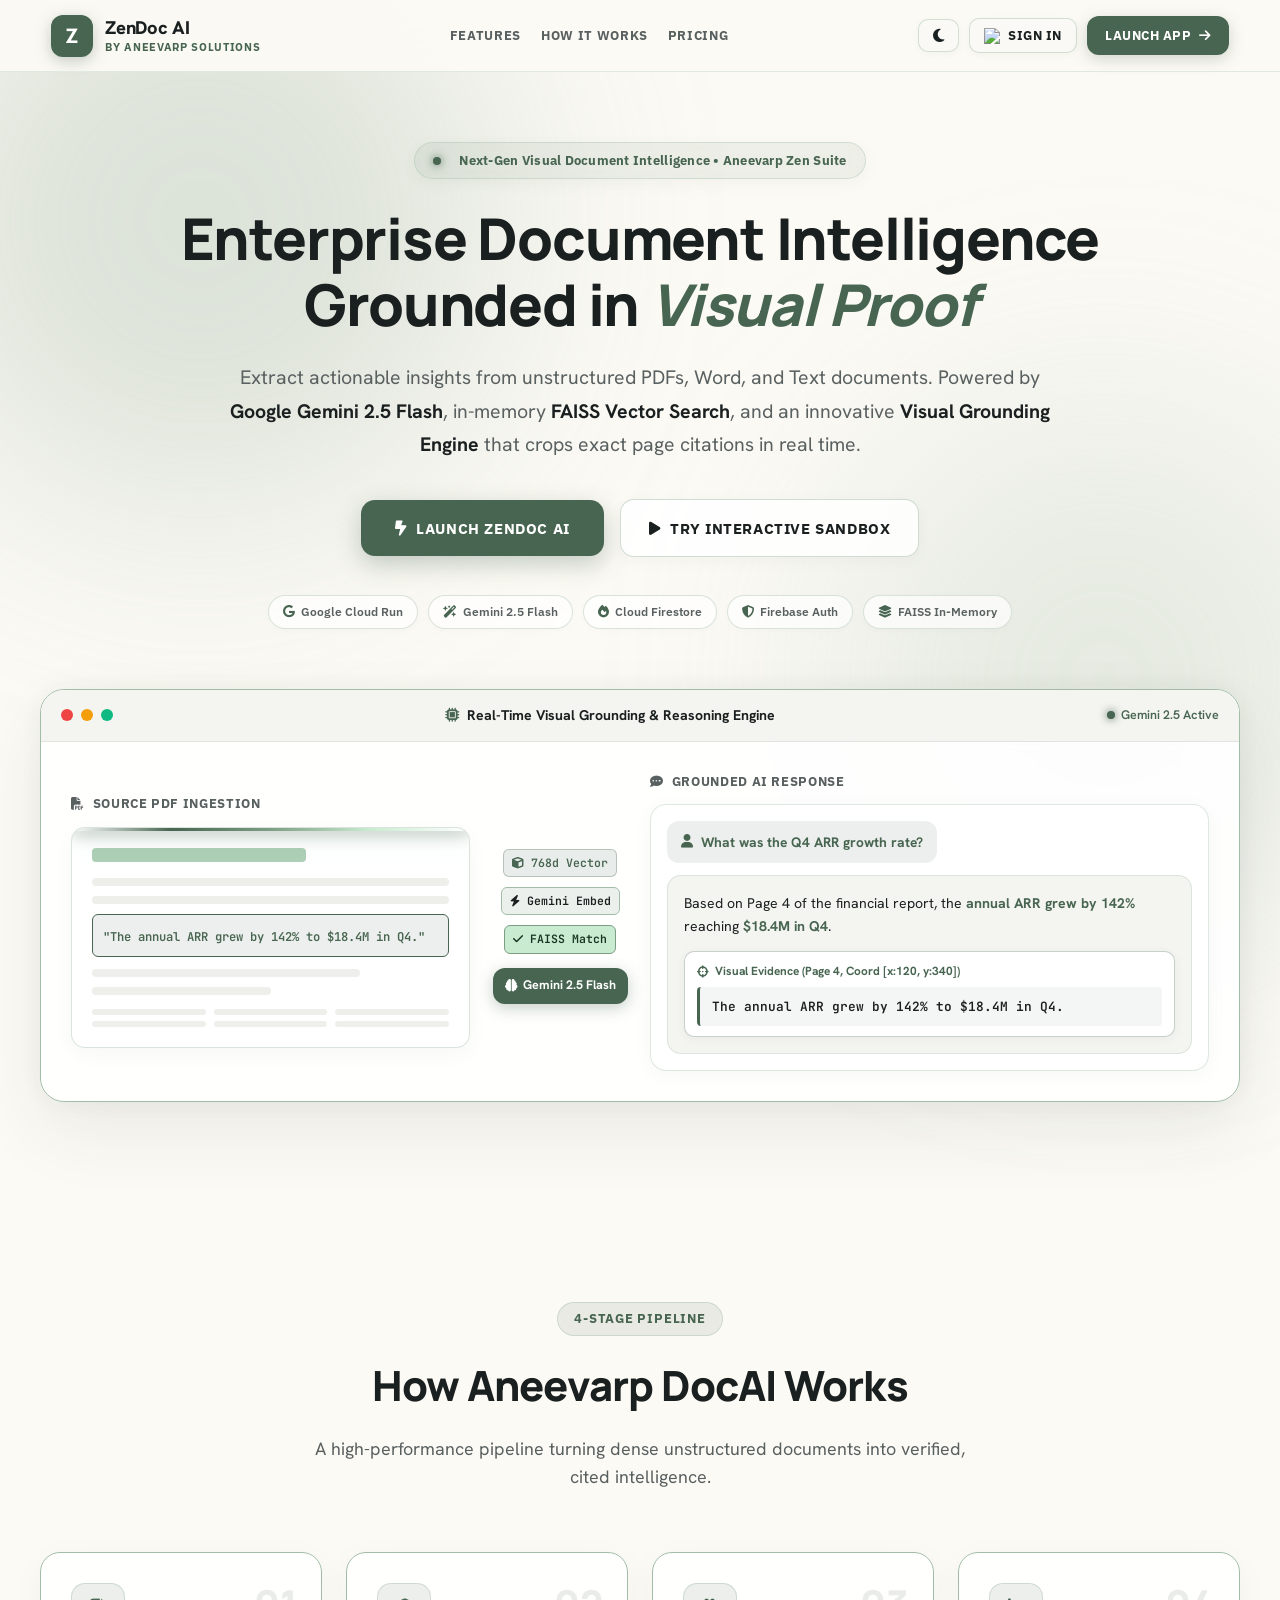
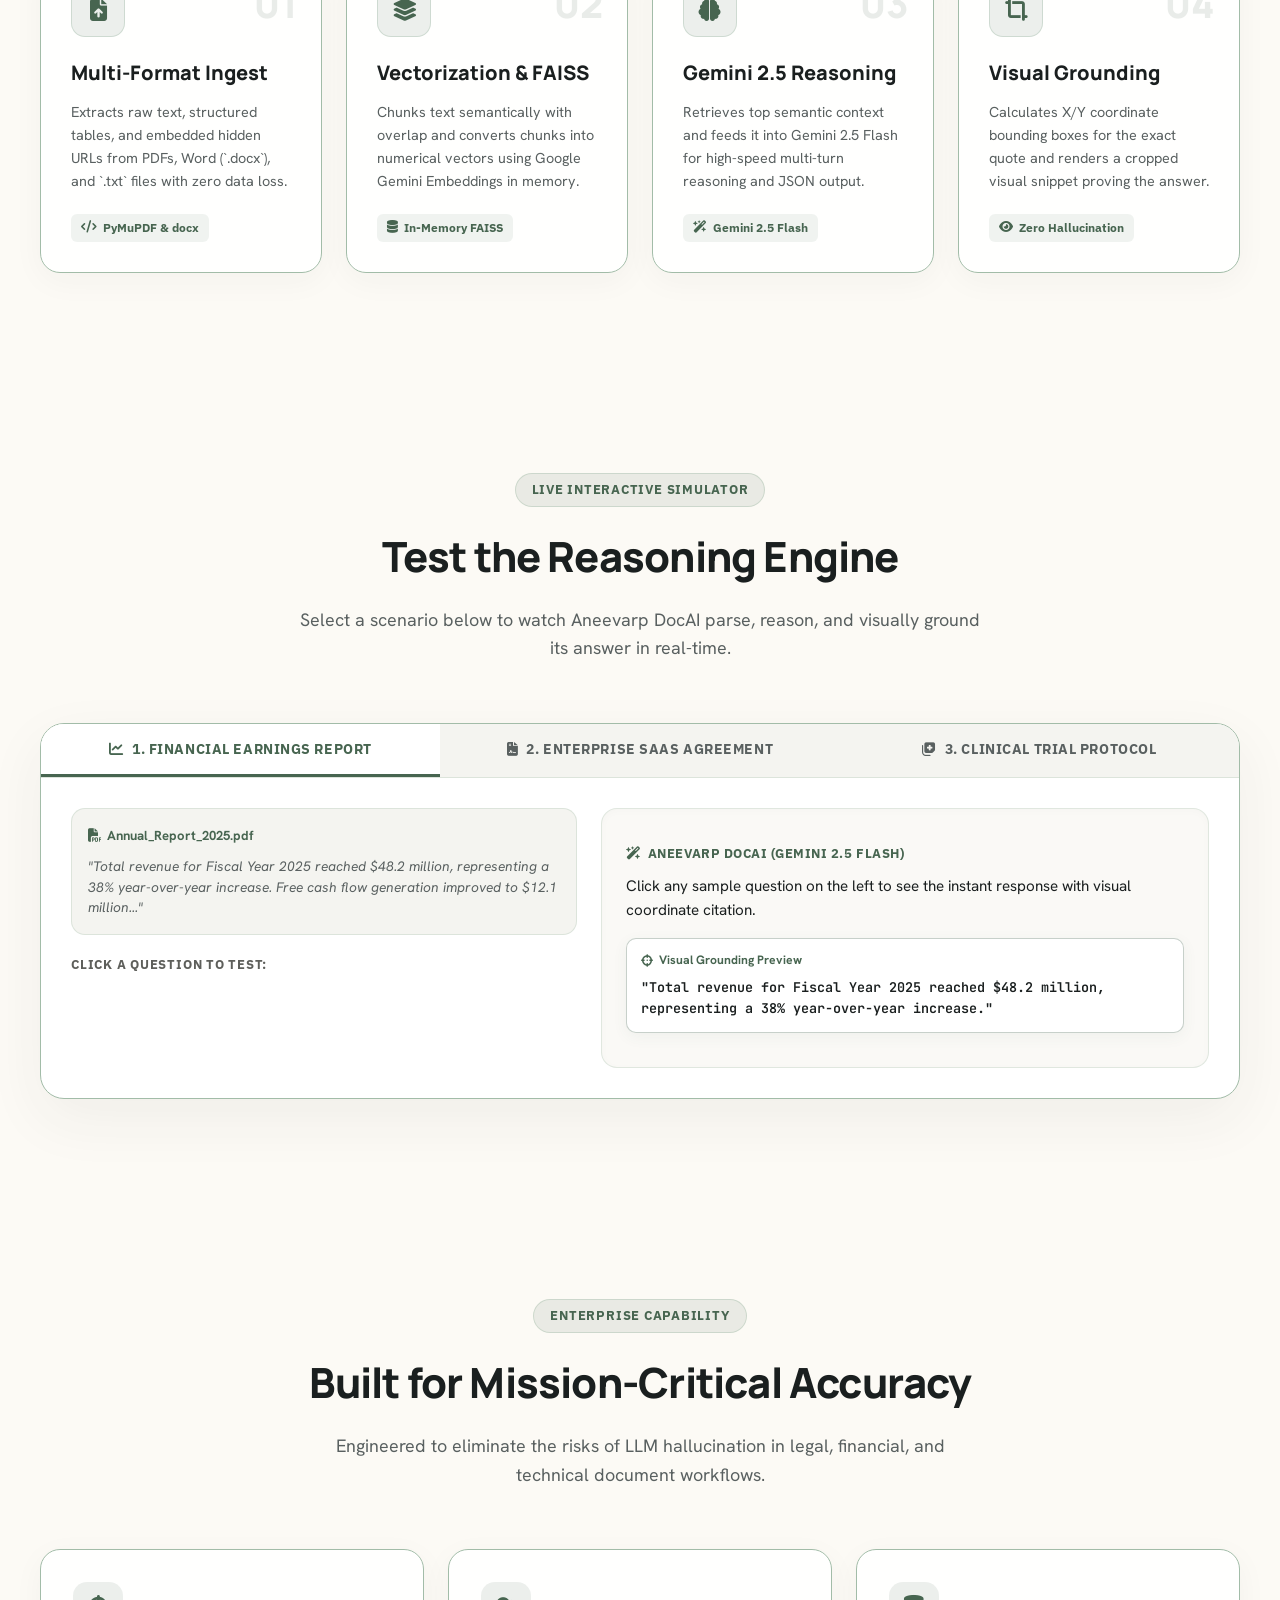
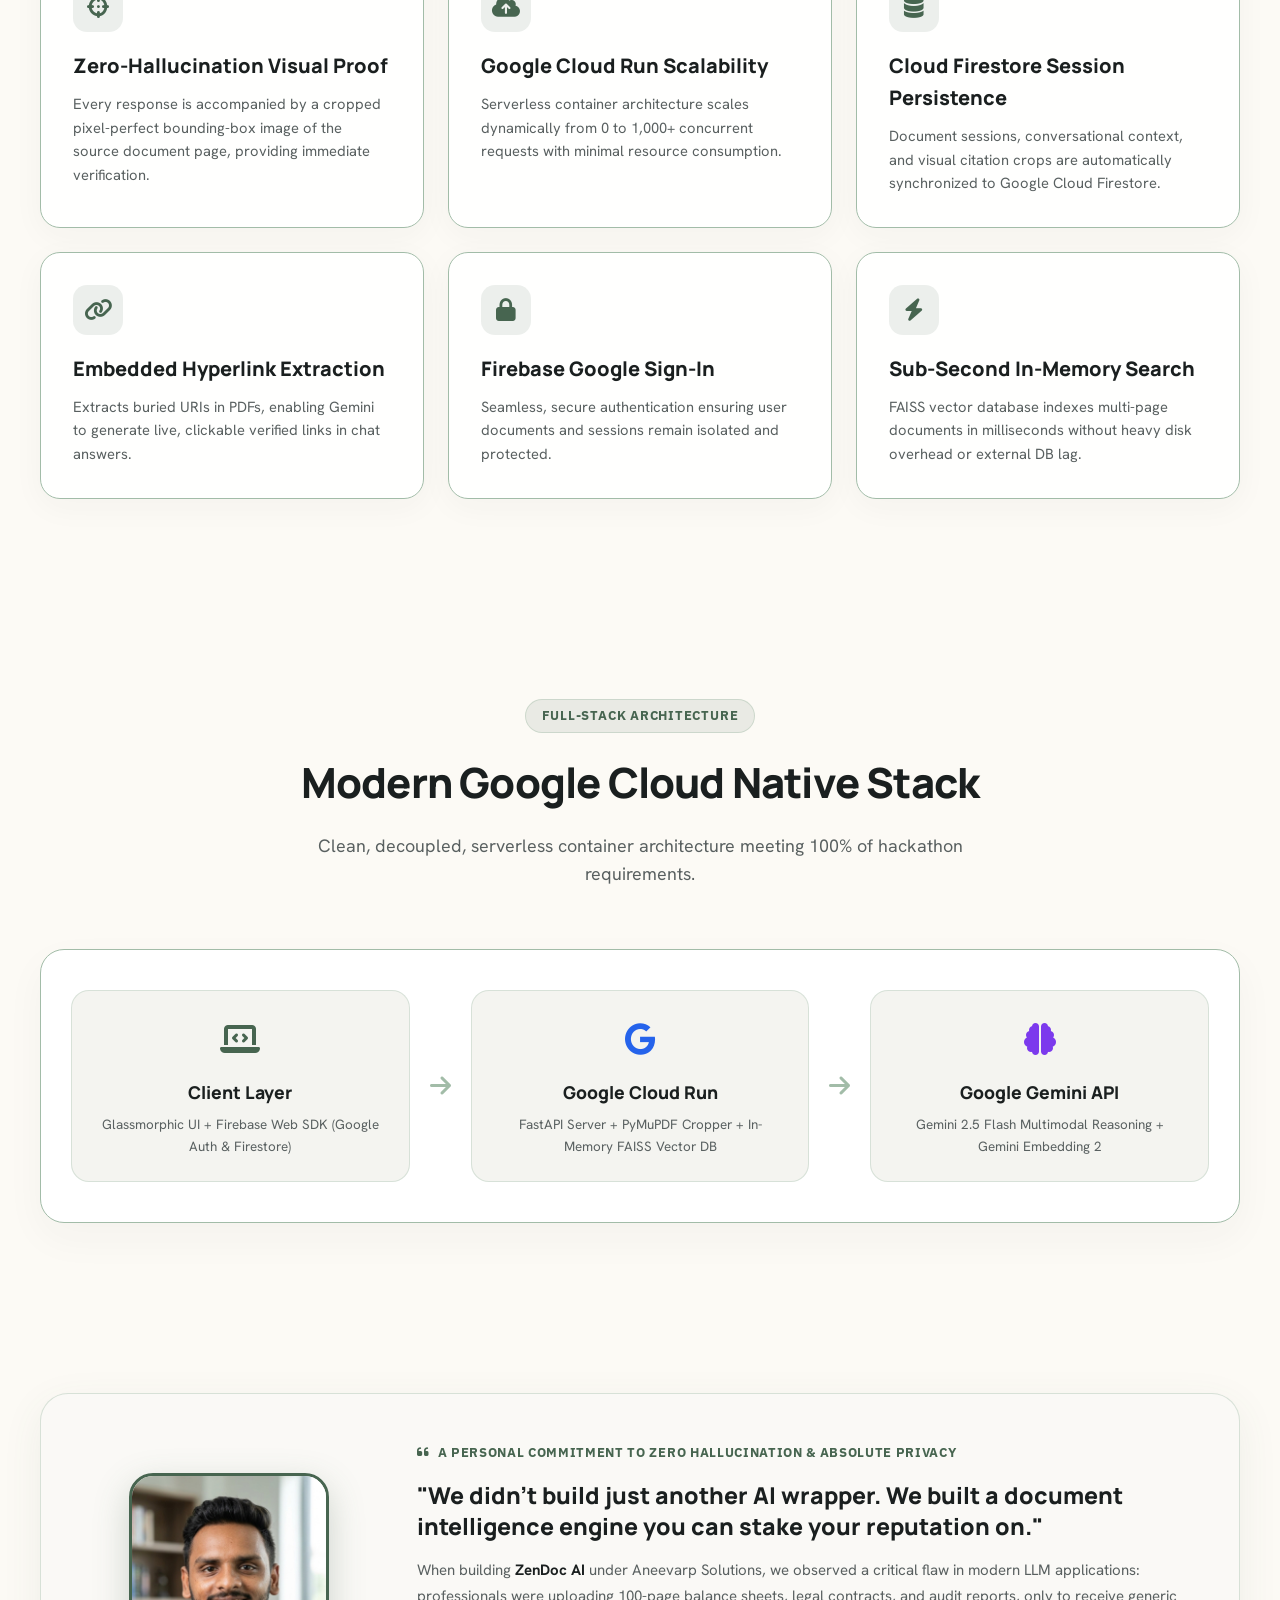
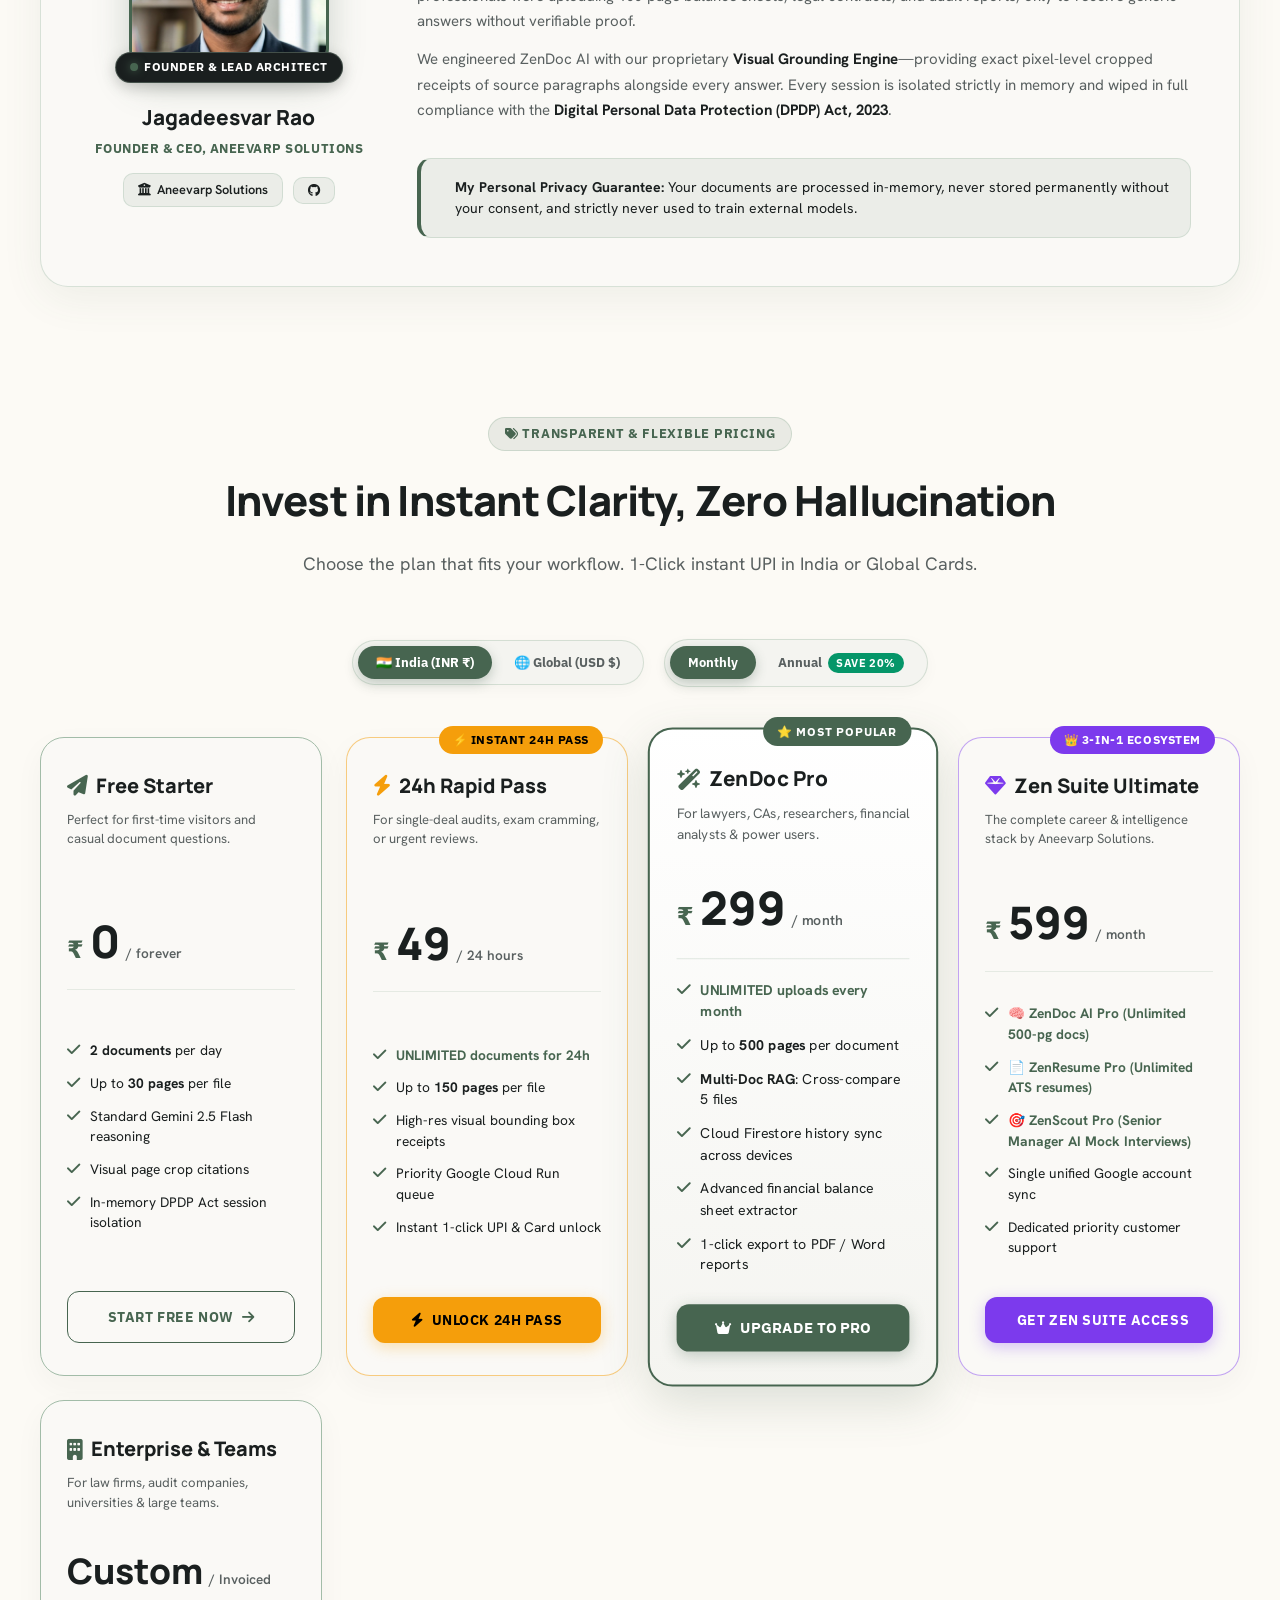
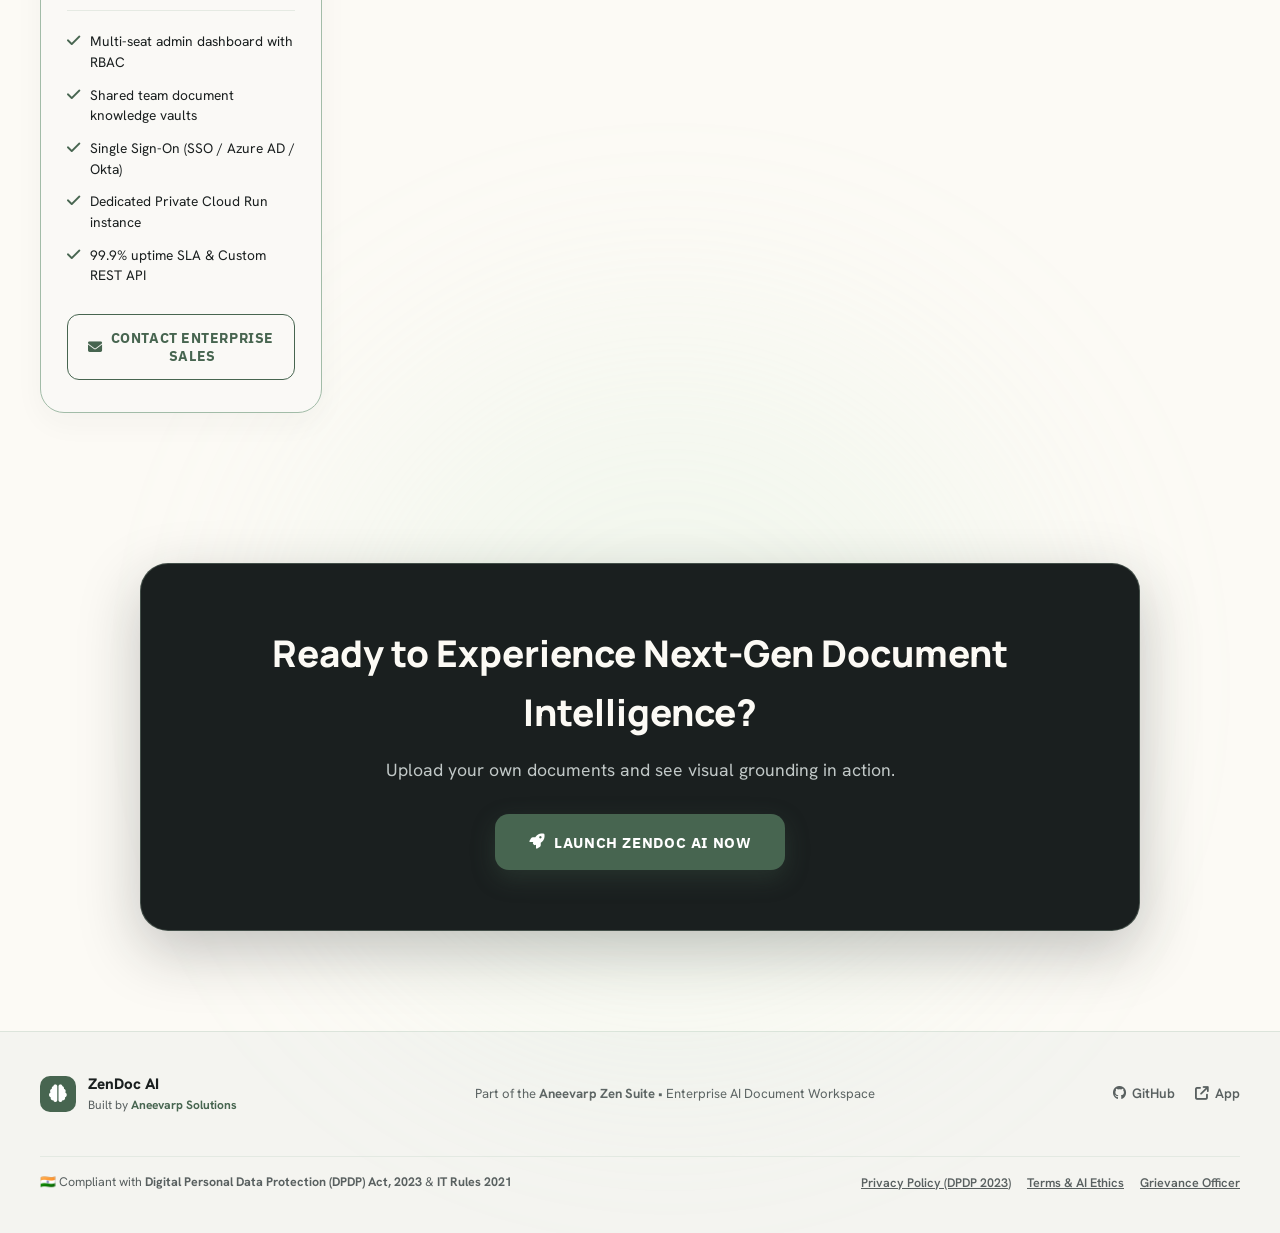
==== frontend/index.html @ c9428174 "Add Founder's Letter & Security Commitment section with founder photo and DPDP guarantee" ====
<!DOCTYPE html>
<html lang="en">
<head>
    <meta charset="UTF-8">
    <meta name="viewport" content="width=device-width, initial-scale=1.0">
    <title>ZenDoc AI — Enterprise Document Intelligence & Visual Grounding | Aneevarp Solutions</title>
    <link rel="stylesheet" href="landing.css">
    <link rel="preconnect" href="https://fonts.googleapis.com">
    <link rel="preconnect" href="https://fonts.gstatic.com" crossorigin>
    <link href="https://fonts.googleapis.com/css2?family=Hanken+Grotesk:wght@400;500;600;700&family=IBM+Plex+Sans:wght@500;600;700&family=Manrope:wght@600;700;800;900&family=JetBrains+Mono:wght@400;600&display=swap" rel="stylesheet">
    <link rel="stylesheet" href="https://cdnjs.cloudflare.com/ajax/libs/font-awesome/6.5.1/css/all.min.css">
</head>
<body>
    <!-- Background Animated Glow Gradients -->
    <div class="bg-glow bg-glow-1"></div>
    <div class="bg-glow bg-glow-2"></div>
    <div class="bg-glow bg-glow-3"></div>

    <!-- Navigation Bar -->
    <nav class="navbar">
        <div class="nav-container">
            <a href="index.html" class="nav-brand">
                <div class="nav-logo">
                    Z
                </div>
                <div class="nav-brand-text">
                    <span class="brand-name">ZenDoc AI</span>
                    <span class="brand-tagline">By Aneevarp Solutions</span>
                </div>
            </a>

            <div class="nav-links">
                <a href="#features">Features</a>
                <a href="#pipeline">How It Works</a>
                <a href="#pricing">Pricing</a>
            </div>

            <div class="nav-actions">
                <!-- Theme Toggle Button (Icon Only) -->
                <button id="landingThemeToggleBtn" class="theme-toggle-btn icon-only" title="Toggle Light / Dark Mode" aria-label="Toggle Theme">
                    <i class="fa-solid fa-moon" id="landingThemeIcon"></i>
                </button>

                <!-- Google Sign-In Button (Landing Page) -->
                <button id="landingGoogleSignInBtn" class="google-auth-btn">
                    <img src="https://www.gstatic.com/firebasejs/ui/2.0.0/images/auth/google.svg" alt="Google">
                    <span>Sign In</span>
                </button>

                <!-- User Profile Dropdown (when logged in) -->
                <div id="landingUserProfile" class="user-profile hidden">
                    <div class="profile-avatar-wrapper" id="landingProfileTrigger">
                        <img id="landingUserAvatar" src="https://lh3.googleusercontent.com/a/default-user=s96-c" alt="Profile" class="user-avatar">
                        <div class="online-badge"></div>
                    </div>
                    
                    <div class="profile-dropdown hidden" id="landingProfileDropdown">
                        <div class="dropdown-header">
                            <p class="dropdown-name" id="landingDropdownUserName">Google Cloud User</p>
                            <p class="dropdown-email" id="landingDropdownUserEmail">user@googlecloud.apac</p>
                        </div>
                        <div class="dropdown-divider"></div>
                        <div class="dropdown-item">
                            <i class="fa-solid fa-database"></i>
                            <span>Firestore Synced</span>
                        </div>
                        <div class="dropdown-divider"></div>
                        <button class="dropdown-logout-btn" id="landingLogoutBtn">
                            <i class="fa-solid fa-arrow-right-from-bracket"></i>
                            <span>Sign Out</span>
                        </button>
                    </div>
                </div>

                <!-- Primary Launch CTA -->
                <a href="app.html" class="cta-nav-btn">
                    <span>Launch App</span>
                    <i class="fa-solid fa-arrow-right"></i>
                </a>

                <!-- Mobile Menu Hamburger Button -->
                <button class="mobile-menu-btn" id="mobileMenuBtn" aria-label="Open Navigation Menu">
                    <i class="fa-solid fa-bars" id="mobileMenuIcon"></i>
                </button>
            </div>
        </div>

        <!-- Mobile Slide-Out Navigation Drawer -->
        <div class="mobile-drawer" id="mobileDrawer">
            <div class="mobile-drawer-content">
                <button id="mobileGoogleSignInBtn" class="google-auth-btn" style="width:100%; justify-content:center; margin-bottom:8px;">
                    <img src="https://www.gstatic.com/firebasejs/ui/2.0.0/images/auth/google.svg" alt="Google">
                    <span>Sign in with Google</span>
                </button>
                <a href="#features" class="mobile-nav-item"><i class="fa-solid fa-layer-group"></i> Features</a>
                <a href="#pipeline" class="mobile-nav-item"><i class="fa-solid fa-diagram-project"></i> How It Works</a>
                <a href="#demo" class="mobile-nav-item"><i class="fa-solid fa-play"></i> Live Sandbox</a>
                <a href="#architecture" class="mobile-nav-item"><i class="fa-solid fa-server"></i> Architecture</a>
                <a href="#pricing" class="mobile-nav-item"><i class="fa-solid fa-tags"></i> Pricing</a>
                <div class="mobile-drawer-divider"></div>
                <a href="https://aneevarpsolutions.vercel.app/" target="_blank" class="mobile-nav-item"><i class="fa-solid fa-building-columns"></i> Parent Holding Portal</a>
                <a href="https://github.com/jagadeesvarrao-design/pdf-analizing-and-answering-bot-" target="_blank" class="mobile-nav-item"><i class="fa-brands fa-github"></i> GitHub Repository</a>
                <a href="app.html" class="mobile-drawer-cta"><i class="fa-solid fa-bolt"></i> Launch ZenDoc AI</a>
            </div>
        </div>
    </nav>

    <!-- HERO SECTION -->
    <header class="hero-section">
        <div class="hero-container">
            <!-- Product Ecosystem Ribbon -->
            <div class="hero-badge animate-fade-up">
                <span class="badge-dot"></span>
                <span class="badge-text"><i class="fa-solid fa-sparkles"></i> Next-Gen Visual Document Intelligence • Aneevarp Zen Suite</span>
            </div>

            <!-- Main Heading -->
            <h1 class="hero-title animate-fade-up delay-1">
                Enterprise Document Intelligence Grounded in <span class="gradient-text">Visual Proof</span>
            </h1>

            <p class="hero-subtitle animate-fade-up delay-2">
                Extract actionable insights from unstructured PDFs, Word, and Text documents. 
                Powered by <strong>Google Gemini 2.5 Flash</strong>, in-memory <strong>FAISS Vector Search</strong>, and an innovative <strong>Visual Grounding Engine</strong> that crops exact page citations in real time.
            </p>

            <!-- Hero Action Buttons -->
            <div class="hero-actions animate-fade-up delay-3">
                <a href="app.html" class="primary-hero-btn">
                    <i class="fa-solid fa-bolt-lightning"></i>
                    <span>Launch ZenDoc AI</span>
                </a>
                <a href="#demo" class="secondary-hero-btn">
                    <i class="fa-solid fa-play"></i>
                    <span>Try Interactive Sandbox</span>
                </a>
            </div>

            <!-- Tech Pills -->
            <div class="hero-tech-row animate-fade-up delay-4">
                <div class="tech-tag"><i class="fa-brands fa-google"></i> Google Cloud Run</div>
                <div class="tech-tag"><i class="fa-solid fa-wand-magic-sparkles"></i> Gemini 2.5 Flash</div>
                <div class="tech-tag"><i class="fa-solid fa-fire"></i> Cloud Firestore</div>
                <div class="tech-tag"><i class="fa-solid fa-shield-halved"></i> Firebase Auth</div>
                <div class="tech-tag"><i class="fa-solid fa-layer-group"></i> FAISS In-Memory</div>
            </div>

            <!-- HERO ANIMATED VISUALIZER (The Core Attraction) -->
            <div class="hero-visualizer-card animate-fade-up delay-5">
                <div class="visualizer-header">
                    <div class="window-controls">
                        <span class="control-dot red"></span>
                        <span class="control-dot yellow"></span>
                        <span class="control-dot green"></span>
                    </div>
                    <div class="visualizer-title">
                        <i class="fa-solid fa-microchip"></i> Real-Time Visual Grounding & Reasoning Engine
                    </div>
                    <div class="visualizer-status">
                        <span class="live-pulse"></span> Gemini 2.5 Active
                    </div>
                </div>

                <div class="visualizer-content">
                    <!-- Column 1: Simulated Document with Laser Scan -->
                    <div class="viz-col viz-doc-col">
                        <div class="viz-col-label"><i class="fa-solid fa-file-pdf"></i> Source PDF Ingestion</div>
                        <div class="mock-pdf-page">
                            <!-- Animated Scanning Laser Bar -->
                            <div class="scanner-laser"></div>
                            
                            <div class="mock-line title-line"></div>
                            <div class="mock-line full"></div>
                            <div class="mock-line full"></div>
                            <div class="mock-line highlighted-line">
                                <span class="highlight-target">"The annual ARR grew by 142% to $18.4M in Q4."</span>
                            </div>
                            <div class="mock-line three-quarter"></div>
                            <div class="mock-line half"></div>
                            <div class="mock-table">
                                <div class="table-row"><span></span><span></span><span></span></div>
                                <div class="table-row"><span></span><span></span><span></span></div>
                            </div>
                        </div>
                    </div>

                    <!-- Column 2: Vector Stream & Neural Brain -->
                    <div class="viz-col viz-stream-col">
                        <div class="particle-stream">
                            <div class="stream-line"></div>
                            <div class="particle p1"><i class="fa-solid fa-cube"></i> 768d Vector</div>
                            <div class="particle p2"><i class="fa-solid fa-bolt"></i> Gemini Embed</div>
                            <div class="particle p3"><i class="fa-solid fa-check"></i> FAISS Match</div>
                        </div>
                        <div class="ai-brain-badge">
                            <i class="fa-solid fa-brain fa-spin"></i>
                            <span>Gemini 2.5 Flash</span>
                        </div>
                    </div>

                    <!-- Column 3: Visual Grounded Output -->
                    <div class="viz-col viz-output-col">
                        <div class="viz-col-label"><i class="fa-solid fa-comment-dots"></i> Grounded AI Response</div>
                        
                        <div class="mock-chat-bubble">
                            <div class="chat-user-query">
                                <i class="fa-solid fa-user"></i> What was the Q4 ARR growth rate?
                            </div>
                            <div class="chat-ai-response">
                                <div class="ai-text">
                                    Based on Page 4 of the financial report, the <b>annual ARR grew by 142%</b> reaching <b>$18.4M in Q4</b>.
                                </div>
                                <!-- Cropped Bounding Box Snippet -->
                                <div class="mock-crop-container">
                                    <div class="crop-header">
                                        <i class="fa-solid fa-crosshairs"></i> Visual Evidence (Page 4, Coord [x:120, y:340])
                                    </div>
                                    <div class="mock-crop-image">
                                        <span class="crop-text">The annual ARR grew by 142% to $18.4M in Q4.</span>
                                    </div>
                                </div>
                            </div>
                        </div>
                    </div>
                </div>
            </div>
        </div>
    </header>

    <!-- SECTION 2: INTERACTIVE PIPELINE (HOW IT WORKS) -->
    <section class="pipeline-section" id="pipeline">
        <div class="section-container">
            <div class="section-badge">4-Stage Pipeline</div>
            <h2 class="section-title">How Aneevarp DocAI Works</h2>
            <p class="section-subtitle">A high-performance pipeline turning dense unstructured documents into verified, cited intelligence.</p>

            <div class="pipeline-grid">
                <!-- Step 1 -->
                <div class="pipeline-card" data-step="1">
                    <div class="step-number">01</div>
                    <div class="step-icon-wrapper">
                        <i class="fa-solid fa-file-arrow-up"></i>
                    </div>
                    <h3 class="step-title">Multi-Format Ingest</h3>
                    <p class="step-desc">Extracts raw text, structured tables, and embedded hidden URLs from PDFs, Word (`.docx`), and `.txt` files with zero data loss.</p>
                    <div class="step-tag"><i class="fa-solid fa-code"></i> PyMuPDF & docx</div>
                </div>

                <!-- Step 2 -->
                <div class="pipeline-card" data-step="2">
                    <div class="step-number">02</div>
                    <div class="step-icon-wrapper">
                        <i class="fa-solid fa-layer-group"></i>
                    </div>
                    <h3 class="step-title">Vectorization & FAISS</h3>
                    <p class="step-desc">Chunks text semantically with overlap and converts chunks into numerical vectors using Google Gemini Embeddings in memory.</p>
                    <div class="step-tag"><i class="fa-solid fa-database"></i> In-Memory FAISS</div>
                </div>

                <!-- Step 3 -->
                <div class="pipeline-card" data-step="3">
                    <div class="step-number">03</div>
                    <div class="step-icon-wrapper">
                        <i class="fa-solid fa-brain"></i>
                    </div>
                    <h3 class="step-title">Gemini 2.5 Reasoning</h3>
                    <p class="step-desc">Retrieves top semantic context and feeds it into Gemini 2.5 Flash for high-speed multi-turn reasoning and JSON output.</p>
                    <div class="step-tag"><i class="fa-solid fa-wand-magic-sparkles"></i> Gemini 2.5 Flash</div>
                </div>

                <!-- Step 4 -->
                <div class="pipeline-card" data-step="4">
                    <div class="step-number">04</div>
                    <div class="step-icon-wrapper">
                        <i class="fa-solid fa-crop-simple"></i>
                    </div>
                    <h3 class="step-title">Visual Grounding</h3>
                    <p class="step-desc">Calculates X/Y coordinate bounding boxes for the exact quote and renders a cropped visual snippet proving the answer.</p>
                    <div class="step-tag"><i class="fa-solid fa-eye"></i> Zero Hallucination</div>
                </div>
            </div>
        </div>
    </section>

    <!-- SECTION 3: INTERACTIVE LIVE SANDBOX DEMO -->
    <section class="demo-section" id="demo">
        <div class="section-container">
            <div class="section-badge">Live Interactive Simulator</div>
            <h2 class="section-title">Test the Reasoning Engine</h2>
            <p class="section-subtitle">Select a scenario below to watch Aneevarp DocAI parse, reason, and visually ground its answer in real-time.</p>

            <div class="sandbox-container">
                <!-- Scenario Selector Tabs -->
                <div class="sandbox-tabs">
                    <button class="sandbox-tab active" data-scenario="finance">
                        <i class="fa-solid fa-chart-line"></i>
                        <span>1. Financial Earnings Report</span>
                    </button>
                    <button class="sandbox-tab" data-scenario="contract">
                        <i class="fa-solid fa-file-contract"></i>
                        <span>2. Enterprise SaaS Agreement</span>
                    </button>
                    <button class="sandbox-tab" data-scenario="medical">
                        <i class="fa-solid fa-notes-medical"></i>
                        <span>3. Clinical Trial Protocol</span>
                    </button>
                </div>

                <!-- Sandbox Play Area -->
                <div class="sandbox-window">
                    <div class="sandbox-left">
                        <div class="doc-card-preview">
                            <div class="doc-badge" id="demoDocType"><i class="fa-solid fa-file-pdf"></i> Annual_Report_2025.pdf</div>
                            <div class="doc-excerpt" id="demoDocExcerpt">
                                "Total revenue for Fiscal Year 2025 reached $48.2 million, representing a 38% year-over-year increase. Free cash flow generation improved to $12.1 million..."
                            </div>
                        </div>
                        <div class="quick-questions">
                            <span class="quick-label">Click a question to test:</span>
                            <div class="quick-buttons" id="quickQuestions">
                                <!-- Populated dynamically by JS -->
                            </div>
                        </div>
                    </div>

                    <div class="sandbox-right">
                        <div class="sandbox-chat-area" id="sandboxChat">
                            <div class="sandbox-ai-msg" id="sandboxResponse">
                                <div class="msg-author"><i class="fa-solid fa-wand-magic-sparkles"></i> Aneevarp DocAI (Gemini 2.5 Flash)</div>
                                <div class="msg-text" id="demoAnswer">
                                    Click any sample question on the left to see the instant response with visual coordinate citation.
                                </div>
                                <div class="demo-evidence-box" id="demoEvidence">
                                    <div class="evidence-title"><i class="fa-solid fa-crosshairs"></i> Visual Grounding Preview</div>
                                    <div class="evidence-snippet" id="demoSnippetText">
                                        "Total revenue for Fiscal Year 2025 reached $48.2 million, representing a 38% year-over-year increase."
                                    </div>
                                </div>
                            </div>
                        </div>
                    </div>
                </div>
            </div>
        </div>
    </section>

    <!-- SECTION 4: ENTERPRISE FEATURES -->
    <section class="features-section" id="features">
        <div class="section-container">
            <div class="section-badge">Enterprise Capability</div>
            <h2 class="section-title">Built for Mission-Critical Accuracy</h2>
            <p class="section-subtitle">Engineered to eliminate the risks of LLM hallucination in legal, financial, and technical document workflows.</p>

            <div class="features-grid">
                <div class="feature-card">
                    <div class="feature-icon"><i class="fa-solid fa-crosshairs"></i></div>
                    <h3>Zero-Hallucination Visual Proof</h3>
                    <p>Every response is accompanied by a cropped pixel-perfect bounding-box image of the source document page, providing immediate verification.</p>
                </div>

                <div class="feature-card">
                    <div class="feature-icon"><i class="fa-solid fa-cloud-arrow-up"></i></div>
                    <h3>Google Cloud Run Scalability</h3>
                    <p>Serverless container architecture scales dynamically from 0 to 1,000+ concurrent requests with minimal resource consumption.</p>
                </div>

                <div class="feature-card">
                    <div class="feature-icon"><i class="fa-solid fa-database"></i></div>
                    <h3>Cloud Firestore Session Persistence</h3>
                    <p>Document sessions, conversational context, and visual citation crops are automatically synchronized to Google Cloud Firestore.</p>
                </div>

                <div class="feature-card">
                    <div class="feature-icon"><i class="fa-solid fa-link"></i></div>
                    <h3>Embedded Hyperlink Extraction</h3>
                    <p>Extracts buried URIs in PDFs, enabling Gemini to generate live, clickable verified links in chat answers.</p>
                </div>

                <div class="feature-card">
                    <div class="feature-icon"><i class="fa-solid fa-lock"></i></div>
                    <h3>Firebase Google Sign-In</h3>
                    <p>Seamless, secure authentication ensuring user documents and sessions remain isolated and protected.</p>
                </div>

                <div class="feature-card">
                    <div class="feature-icon"><i class="fa-solid fa-bolt"></i></div>
                    <h3>Sub-Second In-Memory Search</h3>
                    <p>FAISS vector database indexes multi-page documents in milliseconds without heavy disk overhead or external DB lag.</p>
                </div>
            </div>
        </div>
    </section>

    <!-- SECTION 5: ARCHITECTURE SHOWCASE -->
    <section class="arch-section" id="architecture">
        <div class="section-container">
            <div class="section-badge">Full-Stack Architecture</div>
            <h2 class="section-title">Modern Google Cloud Native Stack</h2>
            <p class="section-subtitle">Clean, decoupled, serverless container architecture meeting 100% of hackathon requirements.</p>

            <div class="arch-diagram-card">
                <div class="arch-layers">
                    <div class="arch-node client-node">
                        <div class="node-icon"><i class="fa-solid fa-laptop-code"></i></div>
                        <h4>Client Layer</h4>
                        <p>Glassmorphic UI + Firebase Web SDK (Google Auth & Firestore)</p>
                    </div>

                    <div class="arch-connector"><i class="fa-solid fa-arrow-right"></i></div>

                    <div class="arch-node run-node">
                        <div class="node-icon"><i class="fa-brands fa-google"></i></div>
                        <h4>Google Cloud Run</h4>
                        <p>FastAPI Server + PyMuPDF Cropper + In-Memory FAISS Vector DB</p>
                    </div>

                    <div class="arch-connector"><i class="fa-solid fa-arrow-right"></i></div>

                    <div class="arch-node gemini-node">
                        <div class="node-icon"><i class="fa-solid fa-brain"></i></div>
                        <h4>Google Gemini API</h4>
                        <p>Gemini 2.5 Flash Multimodal Reasoning + Gemini Embedding 2</p>
                    </div>
                </div>
            </div>
        </div>
    </section>

    <!-- FOUNDER'S LETTER & COMMITMENT SECTION -->
    <section class="founder-section" id="founder">
        <div class="section-container">
            <div class="founder-card animate-fade-up">
                <div class="founder-card-grid">
                    <div class="founder-image-col">
                        <div class="founder-avatar-wrapper">
                            <img src="founder.jpg" alt="Jagadeesvar Rao - Founder & CEO, Aneevarp Solutions" class="founder-photo">
                            <div class="founder-badge-pill">
                                <span class="badge-dot"></span>
                                <span>Founder & Lead Architect</span>
                            </div>
                        </div>
                        <div class="founder-credentials">
                            <h4 class="founder-name">Jagadeesvar Rao</h4>
                            <p class="founder-role">Founder & CEO, Aneevarp Solutions</p>
                            <div class="founder-social-row">
                                <a href="https://aneevarpsolutions.vercel.app/" target="_blank" class="founder-social-link" title="Aneevarp Holding Entity">
                                    <i class="fa-solid fa-building-columns"></i> <span>Aneevarp Solutions</span>
                                </a>
                                <a href="https://github.com/jagadeesvarrao-design" target="_blank" class="founder-social-link" title="GitHub Profile">
                                    <i class="fa-brands fa-github"></i>
                                </a>
                            </div>
                        </div>
                    </div>
                    
                    <div class="founder-text-col">
                        <div class="founder-quote-badge">
                            <i class="fa-solid fa-quote-left"></i>
                            <span>A Personal Commitment to Zero Hallucination & Absolute Privacy</span>
                        </div>
                        
                        <h3 class="founder-heading">
                            "We didn't build just another AI wrapper. We built a document intelligence engine you can stake your reputation on."
                        </h3>
                        
                        <div class="founder-body-text">
                            <p>
                                When building <strong>ZenDoc AI</strong> under Aneevarp Solutions, we observed a critical flaw in modern LLM applications: professionals were uploading 100-page balance sheets, legal contracts, and audit reports, only to receive generic answers without verifiable proof.
                            </p>
                            <p>
                                We engineered ZenDoc AI with our proprietary <strong>Visual Grounding Engine</strong>—providing exact pixel-level cropped receipts of source paragraphs alongside every answer. Every session is isolated strictly in memory and wiped in full compliance with the <strong>Digital Personal Data Protection (DPDP) Act, 2023</strong>.
                            </p>
                        </div>
                        
                        <div class="founder-guarantee-box">
                            <div class="guarantee-icon"><i class="fa-solid fa-shield-check"></i></div>
                            <div class="guarantee-text">
                                <strong>My Personal Privacy Guarantee:</strong> Your documents are processed in-memory, never stored permanently without your consent, and strictly never used to train external models.
                            </div>
                        </div>
                    </div>
                </div>
            </div>
        </div>
    </section>

    <!-- PRICING & PLANS SECTION -->
    <section id="pricing" class="pricing-section">
        <div class="section-container">
            <span class="section-badge"><i class="fa-solid fa-tags"></i> Transparent & Flexible Pricing</span>
            <h2 class="section-title">Invest in Instant Clarity, Zero Hallucination</h2>
            <p class="section-subtitle">
                Choose the plan that fits your workflow. 1-Click instant UPI in India or Global Cards.
            </p>

            <!-- Pricing Controls: Currency & Billing Cycle -->
            <div class="pricing-controls-container">
                <!-- Currency Toggle -->
                <div class="pricing-switch-box">
                    <button id="currInrBtn" class="pricing-pill-btn active" data-currency="INR">
                        <span>🇮🇳 India (INR ₹)</span>
                    </button>
                    <button id="currUsdBtn" class="pricing-pill-btn" data-currency="USD">
                        <span>🌐 Global (USD $)</span>
                    </button>
                </div>

                <!-- Billing Frequency Toggle -->
                <div class="pricing-switch-box">
                    <button id="cycleMonthlyBtn" class="pricing-pill-btn active" data-cycle="monthly">
                        <span>Monthly</span>
                    </button>
                    <button id="cycleAnnualBtn" class="pricing-pill-btn" data-cycle="annual">
                        <span>Annual</span>
                        <span class="discount-badge">Save 20%</span>
                    </button>
                </div>
            </div>

            <!-- 5-Tier Pricing Cards Grid -->
            <div class="pricing-grid">
                <!-- Tier 1: Free Starter -->
                <div class="pricing-card">
                    <div class="pricing-card-header">
                        <div class="tier-title-row">
                            <i class="fa-solid fa-paper-plane tier-icon"></i>
                            <h3 class="tier-name">Free Starter</h3>
                        </div>
                        <p class="tier-tagline">Perfect for first-time visitors and casual document questions.</p>
                    </div>

                    <div class="pricing-price-box">
                        <span class="price-currency" data-currency-symbol>₹</span>
                        <span class="price-amount" data-plan="free">0</span>
                        <span class="price-period">/ forever</span>
                    </div>

                    <ul class="pricing-features-list">
                        <li class="pricing-feature-item"><i class="fa-solid fa-check"></i> <span><strong>2 documents</strong> per day</span></li>
                        <li class="pricing-feature-item"><i class="fa-solid fa-check"></i> <span>Up to <strong>30 pages</strong> per file</span></li>
                        <li class="pricing-feature-item"><i class="fa-solid fa-check"></i> <span>Standard Gemini 2.5 Flash reasoning</span></li>
                        <li class="pricing-feature-item"><i class="fa-solid fa-check"></i> <span>Visual page crop citations</span></li>
                        <li class="pricing-feature-item"><i class="fa-solid fa-check"></i> <span>In-memory DPDP Act session isolation</span></li>
                    </ul>

                    <a href="app.html" class="pricing-cta-btn secondary">
                        <span>Start Free Now</span>
                        <i class="fa-solid fa-arrow-right"></i>
                    </a>
                </div>

                <!-- Tier 2: 24-Hour Rapid Pass -->
                <div class="pricing-card rapid-pass">
                    <div class="pricing-badge-tag gold">⚡ Instant 24h Pass</div>
                    <div class="pricing-card-header">
                        <div class="tier-title-row">
                            <i class="fa-solid fa-bolt tier-icon" style="color:#F59E0B;"></i>
                            <h3 class="tier-name">24h Rapid Pass</h3>
                        </div>
                        <p class="tier-tagline">For single-deal audits, exam cramming, or urgent reviews.</p>
                    </div>

                    <div class="pricing-price-box">
                        <span class="price-currency" data-currency-symbol>₹</span>
                        <span class="price-amount" data-plan="pass" data-inr="49" data-usd="0.99">49</span>
                        <span class="price-period">/ 24 hours</span>
                    </div>

                    <ul class="pricing-features-list">
                        <li class="pricing-feature-item highlight-feature"><i class="fa-solid fa-check"></i> <span><strong>UNLIMITED documents</strong> for 24h</span></li>
                        <li class="pricing-feature-item"><i class="fa-solid fa-check"></i> <span>Up to <strong>150 pages</strong> per file</span></li>
                        <li class="pricing-feature-item"><i class="fa-solid fa-check"></i> <span>High-res visual bounding box receipts</span></li>
                        <li class="pricing-feature-item"><i class="fa-solid fa-check"></i> <span>Priority Google Cloud Run queue</span></li>
                        <li class="pricing-feature-item"><i class="fa-solid fa-check"></i> <span>Instant 1-click UPI & Card unlock</span></li>
                    </ul>

                    <button class="pricing-cta-btn gold-btn open-checkout-btn" data-plan-id="rapid_pass" data-plan-title="24-Hour Rapid Pass" data-inr-price="49" data-usd-price="0.99" data-period="24 hours">
                        <i class="fa-solid fa-bolt"></i>
                        <span>Unlock 24h Pass</span>
                    </button>
                </div>

                <!-- Tier 3: ZenDoc Pro -->
                <div class="pricing-card featured">
                    <div class="pricing-badge-tag green">⭐ Most Popular</div>
                    <div class="pricing-card-header">
                        <div class="tier-title-row">
                            <i class="fa-solid fa-wand-magic-sparkles tier-icon"></i>
                            <h3 class="tier-name">ZenDoc Pro</h3>
                        </div>
                        <p class="tier-tagline">For lawyers, CAs, researchers, financial analysts & power users.</p>
                    </div>

                    <div class="pricing-price-box">
                        <span class="price-currency" data-currency-symbol>₹</span>
                        <span class="price-amount" data-plan="pro" data-inr-monthly="299" data-inr-annual="199" data-usd-monthly="8.99" data-usd-annual="5.75">299</span>
                        <span class="price-period" data-period-label>/ month</span>
                    </div>

                    <ul class="pricing-features-list">
                        <li class="pricing-feature-item highlight-feature"><i class="fa-solid fa-check"></i> <span><strong>UNLIMITED uploads</strong> every month</span></li>
                        <li class="pricing-feature-item"><i class="fa-solid fa-check"></i> <span>Up to <strong>500 pages</strong> per document</span></li>
                        <li class="pricing-feature-item"><i class="fa-solid fa-check"></i> <span><strong>Multi-Doc RAG</strong>: Cross-compare 5 files</span></li>
                        <li class="pricing-feature-item"><i class="fa-solid fa-check"></i> <span>Cloud Firestore history sync across devices</span></li>
                        <li class="pricing-feature-item"><i class="fa-solid fa-check"></i> <span>Advanced financial balance sheet extractor</span></li>
                        <li class="pricing-feature-item"><i class="fa-solid fa-check"></i> <span>1-click export to PDF / Word reports</span></li>
                    </ul>

                    <button class="pricing-cta-btn primary open-checkout-btn" data-plan-id="zendoc_pro" data-plan-title="ZenDoc Pro" data-inr-price="299" data-usd-price="8.99" data-period="month">
                        <i class="fa-solid fa-crown"></i>
                        <span>Upgrade to Pro</span>
                    </button>
                </div>

                <!-- Tier 4: Zen Suite Ultimate -->
                <div class="pricing-card suite-card">
                    <div class="pricing-badge-tag purple">👑 3-in-1 Ecosystem</div>
                    <div class="pricing-card-header">
                        <div class="tier-title-row">
                            <i class="fa-solid fa-gem tier-icon" style="color:#7C3AED;"></i>
                            <h3 class="tier-name">Zen Suite Ultimate</h3>
                        </div>
                        <p class="tier-tagline">The complete career & intelligence stack by Aneevarp Solutions.</p>
                    </div>

                    <div class="pricing-price-box">
                        <span class="price-currency" data-currency-symbol>₹</span>
                        <span class="price-amount" data-plan="suite" data-inr-monthly="599" data-inr-annual="415" data-usd-monthly="15.99" data-usd-annual="10.75">599</span>
                        <span class="price-period" data-period-label>/ month</span>
                    </div>

                    <ul class="pricing-features-list">
                        <li class="pricing-feature-item highlight-feature"><i class="fa-solid fa-check"></i> <span><strong>🧠 ZenDoc AI Pro</strong> (Unlimited 500-pg docs)</span></li>
                        <li class="pricing-feature-item highlight-feature"><i class="fa-solid fa-check"></i> <span><strong>📄 ZenResume Pro</strong> (Unlimited ATS resumes)</span></li>
                        <li class="pricing-feature-item highlight-feature"><i class="fa-solid fa-check"></i> <span><strong>🎯 ZenScout Pro</strong> (Senior Manager AI Mock Interviews)</span></li>
                        <li class="pricing-feature-item"><i class="fa-solid fa-check"></i> <span>Single unified Google account sync</span></li>
                        <li class="pricing-feature-item"><i class="fa-solid fa-check"></i> <span>Dedicated priority customer support</span></li>
                    </ul>

                    <button class="pricing-cta-btn purple-btn open-checkout-btn" data-plan-id="zen_suite" data-plan-title="Zen Suite Ultimate (ZenDoc + ZenResume + ZenScout)" data-inr-price="599" data-usd-price="15.99" data-period="month">
                        <i class="fa-solid fa-sparkles"></i>
                        <span>Get Zen Suite Access</span>
                    </button>
                </div>

                <!-- Tier 5: Enterprise & Teams -->
                <div class="pricing-card">
                    <div class="pricing-card-header">
                        <div class="tier-title-row">
                            <i class="fa-solid fa-building tier-icon"></i>
                            <h3 class="tier-name">Enterprise & Teams</h3>
                        </div>
                        <p class="tier-tagline">For law firms, audit companies, universities & large teams.</p>
                    </div>

                    <div class="pricing-price-box">
                        <span class="price-amount" style="font-size: 2.2rem;">Custom</span>
                        <span class="price-period">/ Invoiced</span>
                    </div>

                    <ul class="pricing-features-list">
                        <li class="pricing-feature-item"><i class="fa-solid fa-check"></i> <span>Multi-seat admin dashboard with RBAC</span></li>
                        <li class="pricing-feature-item"><i class="fa-solid fa-check"></i> <span>Shared team document knowledge vaults</span></li>
                        <li class="pricing-feature-item"><i class="fa-solid fa-check"></i> <span>Single Sign-On (SSO / Azure AD / Okta)</span></li>
                        <li class="pricing-feature-item"><i class="fa-solid fa-check"></i> <span>Dedicated Private Cloud Run instance</span></li>
                        <li class="pricing-feature-item"><i class="fa-solid fa-check"></i> <span>99.9% uptime SLA & Custom REST API</span></li>
                    </ul>

                    <button class="pricing-cta-btn secondary" id="openEnterpriseBtn">
                        <i class="fa-solid fa-envelope"></i>
                        <span>Contact Enterprise Sales</span>
                    </button>
                </div>
            </div>
        </div>
    </section>

    <!-- CTA BANNER -->
    <section class="cta-section">
        <div class="cta-container">
            <h2>Ready to Experience Next-Gen Document Intelligence?</h2>
            <p>Upload your own documents and see visual grounding in action.</p>
            <div class="cta-buttons">
                <a href="app.html" class="primary-hero-btn pulse-anim">
                    <i class="fa-solid fa-rocket"></i>
                    <span>Launch ZenDoc AI Now</span>
                </a>
            </div>
        </div>
    </section>

    <!-- FOOTER (with Indian Regulatory Compliance) -->
    <footer class="footer">
        <div class="footer-container">
            <div class="footer-brand">
                <div class="footer-logo"><i class="fa-solid fa-brain"></i></div>
                <div>
                    <div class="footer-title">ZenDoc AI</div>
                    <div class="footer-subtitle">Built by <strong>Aneevarp Solutions</strong></div>
                </div>
            </div>
            <div class="footer-center">
                <span>Part of the <strong>Aneevarp Zen Suite</strong> • Enterprise AI Document Workspace</span>
            </div>
            <div class="footer-links">
                <a href="https://github.com/jagadeesvarrao-design/pdf-analizing-and-answering-bot-" target="_blank"><i class="fa-brands fa-github"></i> GitHub</a>
                <a href="app.html"><i class="fa-solid fa-arrow-up-right-from-square"></i> App</a>
            </div>

            <!-- Indian Statutory Compliance Row -->
            <div class="footer-compliance-row">
                <div>
                    <span>🇮🇳 Compliant with <strong>Digital Personal Data Protection (DPDP) Act, 2023</strong> & <strong>IT Rules 2021</strong></span>
                </div>
                <div class="compliance-links">
                    <button id="openPrivacyBtn">Privacy Policy (DPDP 2023)</button>
                    <button id="openTermsBtn">Terms & AI Ethics</button>
                    <button id="openGrievanceBtn">Grievance Officer</button>
                </div>
            </div>
        </div>
    </footer>

    <!-- DPDP ACT 2023 STATUTORY CONSENT & NOTICE BANNER -->
    <div id="dpdpConsentBanner" class="dpdp-banner hidden">
        <div class="dpdp-banner-content">
            <i class="fa-solid fa-shield-halved dpdp-icon"></i>
            <div>
                <strong>DPDP Act, 2023 & IT Rules Notice:</strong> ZenDoc AI processes your uploaded files strictly in-memory during your session. We never train foundation models on your private documents. You have full Right to Erasure at any time.
            </div>
        </div>
        <div class="dpdp-banner-actions">
            <button id="dpdpAcceptBtn" class="dpdp-btn-accept">Accept & Proceed</button>
            <button id="dpdpDetailsBtn" class="dpdp-btn-info">View Policy</button>
        </div>
    </div>

    <!-- 1. PRIVACY POLICY MODAL (DPDP ACT 2023 COMPLIANT) -->
    <div id="privacyModal" class="legal-modal-backdrop">
        <div class="legal-modal-card">
            <div class="legal-modal-header">
                <h3><i class="fa-solid fa-user-shield"></i> Privacy Policy (DPDP Act, 2023)</h3>
                <button class="legal-modal-close-btn" data-close="privacyModal">&times;</button>
            </div>
            <div class="legal-modal-body">
                <p><strong>Effective Date:</strong> August 2026 | <strong>Entity:</strong> Aneevarp Solutions (India)</p>
                
                <h4>1. Data Fiduciary & Purpose Limitation</h4>
                <p>Aneevarp Solutions acts as the Data Fiduciary for <strong>ZenDoc AI</strong>. Personal data collected (Google Account email and display name for authentication) and document text are processed strictly for the purpose of vector-indexed search, question-answering, and visual citation rendering.</p>

                <h4>2. Document Data Retention & Processing</h4>
                <p>All document embeddings and text chunks are stored in ephemeral in-memory vectors. Document indexes are tied to your active reasoning session and are completely purged when you click <em>Clear Session</em> or upload a new file.</p>

                <h4>3. Data Principal Rights (Section 11, 12, 13 & 14 of DPDP Act 2023)</h4>
                <ul>
                    <li><strong>Right to Access Information:</strong> You may review the active documents and chat history in your workspace.</li>
                    <li><strong>Right to Correction and Erasure:</strong> You can purge your uploaded documents and delete all stored Firestore chat sessions instantly via the workspace UI.</li>
                    <li><strong>Right of Grievance Redressal:</strong> You have the right to register grievances with our Grievance Officer and escalate to the Data Protection Board of India.</li>
                    <li><strong>Right to Nominate:</strong> You have the right to nominate an individual to exercise your rights in event of death or incapacity.</li>
                </ul>

                <h4>4. Security & Cross-Border Data Storage</h4>
                <p>All data in transit is encrypted using <strong>TLS 1.3 / HTTPS</strong>. In-cloud computation runs on <strong>Google Cloud Run</strong> in compliance with MeitY and CERT-In security standards.</p>
            </div>
            <div class="legal-modal-footer">
                <button class="dpdp-btn-accept" data-close="privacyModal">Understood & Close</button>
            </div>
        </div>
    </div>

    <!-- 2. TERMS OF SERVICE & MEITY AI ADVISORY MODAL -->
    <div id="termsModal" class="legal-modal-backdrop">
        <div class="legal-modal-card">
            <div class="legal-modal-header">
                <h3><i class="fa-solid fa-scale-balanced"></i> Terms of Service & AI Advisory</h3>
                <button class="legal-modal-close-btn" data-close="termsModal">&times;</button>
            </div>
            <div class="legal-modal-body">
                <h4>1. Compliance with Information Technology (Intermediary Guidelines) Rules, 2021</h4>
                <p>By accessing ZenDoc AI, you agree under Rule 3(1)(b) not to host, upload, modify, or transmit any document that:</p>
                <ul>
                    <li>Belongs to another person without authorization or infringes intellectual property;</li>
                    <li>Threatens the unity, integrity, defense, security, or sovereignty of India;</li>
                    <li>Contains malicious software, viruses, or harmful exploits.</li>
                </ul>

                <h4>2. MeitY Generative AI Advisory Compliance</h4>
                <p>ZenDoc AI employs <strong>Google Gemini 2.5 Flash</strong> generative artificial intelligence models. Users are informed that:</p>
                <ul>
                    <li>All synthetic answers are generated algorithmically based on the extracted context.</li>
                    <li>While our <em>Visual Grounding Engine</em> verifies source citations, AI responses should be independently validated for critical financial, legal, or medical decisions.</li>
                </ul>

                <h4>3. Document Ownership</h4>
                <p>You retain 100% intellectual property and ownership rights over all documents uploaded to ZenDoc AI.</p>
            </div>
            <div class="legal-modal-footer">
                <button class="dpdp-btn-accept" data-close="termsModal">I Agree</button>
            </div>
        </div>
    </div>

    <!-- 3. GRIEVANCE REDRESSAL OFFICER MODAL (RULE 3(2) IT RULES 2021) -->
    <div id="grievanceModal" class="legal-modal-backdrop">
        <div class="legal-modal-card">
            <div class="legal-modal-header">
                <h3><i class="fa-solid fa-building-shield"></i> Grievance Redressal Mechanism</h3>
                <button class="legal-modal-close-btn" data-close="grievanceModal">&times;</button>
            </div>
            <div class="legal-modal-body">
                <p>In accordance with the <strong>Information Technology Act, 2000</strong> and <strong>Rule 3(2) of IT Rules, 2021</strong>, the details of the Grievance & Data Protection Officer are published below:</p>
                
                <div class="grievance-box">
                    <p><strong>Designation:</strong> Grievance Redressal & Data Protection Officer</p>
                    <p><strong>Entity:</strong> Aneevarp Solutions</p>
                    <p><strong>Email:</strong> <a href="mailto:grievance@aneevarpsolutions.com" style="color:var(--primary); font-weight:700;">grievance@aneevarpsolutions.com</a></p>
                    <p><strong>Physical Jurisdiction:</strong> Andhra Pradesh & Telangana, India</p>
                    <p><strong>Statutory Timelines:</strong></p>
                    <ul>
                        <li><strong>Acknowledgment of Grievance:</strong> Within 24 hours of receipt.</li>
                        <li><strong>Resolution & Disposal:</strong> Within 15 days from date of receipt.</li>
                    </ul>
                </div>
            </div>
            <div class="legal-modal-footer">
                <button class="dpdp-btn-accept" data-close="grievanceModal">Close</button>
            </div>
        </div>
    </div>

    <!-- 4. CHECKOUT & SECURE PAYMENT MODAL (UPI & Cards) -->
    <div id="checkoutModal" class="legal-modal-backdrop">
        <div class="legal-modal-card checkout-card">
            <div class="legal-modal-header">
                <h3><i class="fa-solid fa-lock" style="color:var(--primary);"></i> Secure Instant Checkout</h3>
                <button class="legal-modal-close-btn" data-close="checkoutModal">&times;</button>
            </div>
            <div class="legal-modal-body">
                <div class="checkout-summary-box">
                    <div class="checkout-plan-info">
                        <h4 id="checkoutPlanTitle">ZenDoc Pro</h4>
                        <p id="checkoutPlanSubtitle">Unlimited 500-page document analysis with Visual Proof</p>
                    </div>
                    <div class="checkout-amount-display">
                        <div class="checkout-price-main" id="checkoutPriceDisplay">₹299</div>
                        <span style="font-size:0.75rem; color:var(--secondary);" id="checkoutBillingPeriod">/ month</span>
                    </div>
                </div>

                <div class="payment-method-selector">
                    <div class="method-label">Select Payment Method</div>
                    <div class="payment-methods-grid">
                        <button class="pay-method-btn active" data-method="upi" id="payMethodUpi">
                            <i class="fa-solid fa-mobile-screen-button"></i>
                            <span>UPI / QR</span>
                        </button>
                        <button class="pay-method-btn" data-method="card" id="payMethodCard">
                            <i class="fa-regular fa-credit-card"></i>
                            <span>Cards</span>
                        </button>
                        <button class="pay-method-btn" data-method="netbanking" id="payMethodNetbanking">
                            <i class="fa-solid fa-building-columns"></i>
                            <span>NetBanking</span>
                        </button>
                    </div>
                </div>

                <!-- UPI Details View -->
                <div id="upiPaymentView">
                    <div class="checkout-input-group">
                        <label for="upiIdInput">Enter UPI VPA (GPay, PhonePe, Paytm, BHIM):</label>
                        <input type="text" id="upiIdInput" placeholder="yourname@okhdfcbank or yourname@paytm">
                    </div>
                </div>

                <!-- Card Details View (Hidden by default) -->
                <div id="cardPaymentView" class="hidden">
                    <div class="checkout-input-group">
                        <label for="cardNumberInput">Card Number:</label>
                        <input type="text" id="cardNumberInput" placeholder="4111 2222 3333 4444" maxlength="19">
                    </div>
                    <div style="display:flex; gap:12px;">
                        <div class="checkout-input-group" style="flex:1;">
                            <label>Expiry (MM/YY):</label>
                            <input type="text" placeholder="12/28" maxlength="5">
                        </div>
                        <div class="checkout-input-group" style="flex:1;">
                            <label>CVV:</label>
                            <input type="password" placeholder="123" maxlength="4">
                        </div>
                    </div>
                </div>

                <!-- NetBanking Details View (Hidden by default) -->
                <div id="netbankingPaymentView" class="hidden">
                    <div class="checkout-input-group">
                        <label>Select Bank:</label>
                        <select id="bankSelect" style="width:100%; padding:12px; border-radius:10px; border:1.5px solid rgba(162,188,168,0.4); background:var(--surface-container-low); color:var(--slate-deep);">
                            <option>HDFC Bank</option>
                            <option>State Bank of India (SBI)</option>
                            <option>ICICI Bank</option>
                            <option>Axis Bank</option>
                            <option>Kotak Mahindra Bank</option>
                            <option>Other Indian Banks / Global Wire</option>
                        </select>
                    </div>
                </div>

                <div class="secure-payment-notice">
                    <i class="fa-solid fa-shield-check"></i>
                    <span>256-Bit TLS Encryption • Instant Plan Activation • GST Invoicing</span>
                </div>
            </div>
            <div class="legal-modal-footer" style="display:flex; gap:10px; justify-content:flex-end;">
                <button class="pricing-cta-btn secondary" data-close="checkoutModal" style="width:auto; padding:12px 20px;">Cancel</button>
                <button class="pricing-cta-btn primary" id="confirmPaymentBtn" style="width:auto; padding:12px 28px;">
                    <i class="fa-solid fa-bolt"></i>
                    <span>Complete & Activate</span>
                </button>
            </div>
        </div>
    </div>

    <!-- 5. ENTERPRISE SALES CONTACT MODAL -->
    <div id="enterpriseModal" class="legal-modal-backdrop">
        <div class="legal-modal-card">
            <div class="legal-modal-header">
                <h3><i class="fa-solid fa-building"></i> Enterprise & Custom Team Invoicing</h3>
                <button class="legal-modal-close-btn" data-close="enterpriseModal">&times;</button>
            </div>
            <div class="legal-modal-body">
                <p>Deploy ZenDoc AI with dedicated Private Tenant isolation, SSO SAML 2.0 integration, and shared team document knowledge vaults.</p>
                
                <form id="enterpriseInquiryForm">
                    <div class="checkout-input-group">
                        <label>Company / Organization Name:</label>
                        <input type="text" required placeholder="e.g. Acme Legal LLP / FinTech Corp">
                    </div>
                    <div class="checkout-input-group">
                        <label>Official Work Email:</label>
                        <input type="email" required placeholder="you@company.com">
                    </div>
                    <div class="checkout-input-group">
                        <label>Expected Team Seats / Document Volume:</label>
                        <input type="text" required placeholder="e.g. 25 Team Seats, ~5,000 documents/mo">
                    </div>
                    <div class="checkout-input-group">
                        <label>Key Requirements / Security Compliance (e.g. On-Prem, SSO, Custom NDA):</label>
                        <textarea rows="3" placeholder="Describe any specific enterprise integrations, SSO requirements, or custom DPA needed."></textarea>
                    </div>
                    <div style="display:flex; justify-content:flex-end; gap:10px; margin-top:20px;">
                        <button type="button" class="pricing-cta-btn secondary" data-close="enterpriseModal" style="width:auto; padding:12px 20px;">Cancel</button>
                        <button type="submit" class="pricing-cta-btn primary" style="width:auto; padding:12px 28px;">
                            <i class="fa-solid fa-paper-plane"></i>
                            <span>Request Enterprise Quote</span>
                        </button>
                    </div>
                </form>
            </div>
        </div>
    </div>

    <!-- Interactive Landing Page & Auth Controller Script -->
    <script type="module">
        import { 
            loginWithGoogle, 
            logoutUser, 
            onUserAuthStateChanged 
        } from './firebase-config.js';

        // ==========================================================================
        // 1. FIREBASE AUTH CONTROLLER (LANDING PAGE)
        // ==========================================================================
        const landingGoogleSignInBtn = document.getElementById('landingGoogleSignInBtn');
        const mobileGoogleSignInBtn = document.getElementById('mobileGoogleSignInBtn');
        const landingUserProfile = document.getElementById('landingUserProfile');
        const landingProfileTrigger = document.getElementById('landingProfileTrigger');
        const landingProfileDropdown = document.getElementById('landingProfileDropdown');
        const landingUserAvatar = document.getElementById('landingUserAvatar');
        const landingDropdownUserName = document.getElementById('landingDropdownUserName');
        const landingDropdownUserEmail = document.getElementById('landingDropdownUserEmail');
        const landingLogoutBtn = document.getElementById('landingLogoutBtn');

        onUserAuthStateChanged((user) => {
            if (user) {
                if (landingGoogleSignInBtn) landingGoogleSignInBtn.classList.add('hidden');
                if (mobileGoogleSignInBtn) mobileGoogleSignInBtn.classList.add('hidden');
                if (landingUserProfile) landingUserProfile.classList.remove('hidden');
                if (landingUserAvatar) landingUserAvatar.src = user.photoURL || "https://lh3.googleusercontent.com/a/default-user=s96-c";
                if (landingDropdownUserName) landingDropdownUserName.textContent = user.displayName || "Google Cloud User";
                if (landingDropdownUserEmail) landingDropdownUserEmail.textContent = user.email || "user@googlecloud.apac";
            } else {
                if (landingGoogleSignInBtn) landingGoogleSignInBtn.classList.remove('hidden');
                if (mobileGoogleSignInBtn) mobileGoogleSignInBtn.classList.remove('hidden');
                if (landingUserProfile) landingUserProfile.classList.add('hidden');
                if (landingProfileDropdown) landingProfileDropdown.classList.add('hidden');
            }
        });

        async function handleGoogleLogin() {
            try {
                await loginWithGoogle();
            } catch (err) {
                alert("Google Sign-In failed: " + err.message);
            }
        }

        if (landingGoogleSignInBtn) {
            landingGoogleSignInBtn.addEventListener('click', handleGoogleLogin);
        }
        if (mobileGoogleSignInBtn) {
            mobileGoogleSignInBtn.addEventListener('click', handleGoogleLogin);
        }

        if (landingProfileTrigger && landingProfileDropdown) {
            landingProfileTrigger.addEventListener('click', (e) => {
                e.stopPropagation();
                landingProfileDropdown.classList.toggle('hidden');
            });
            document.addEventListener('click', (e) => {
                if (!landingProfileDropdown.contains(e.target) && !landingProfileTrigger.contains(e.target)) {
                    landingProfileDropdown.classList.add('hidden');
                }
            });
        }

        if (landingLogoutBtn) {
            landingLogoutBtn.addEventListener('click', async () => {
                await logoutUser();
                if (landingProfileDropdown) landingProfileDropdown.classList.add('hidden');
            });
        }

        // ==========================================================================
        // 2. THEME ENGINE (LIGHT & DARK MODE TOGGLE)
        // ==========================================================================
        const landingThemeToggleBtn = document.getElementById('landingThemeToggleBtn');
        const landingThemeIcon = document.getElementById('landingThemeIcon');
        const landingThemeLabel = document.getElementById('landingThemeLabel');

        function applyLandingTheme(theme) {
            document.documentElement.setAttribute('data-theme', theme);
            localStorage.setItem('aneevarp_theme', theme);
            if (theme === 'dark') {
                if (landingThemeIcon) {
                    landingThemeIcon.className = 'fa-solid fa-sun';
                    landingThemeIcon.style.color = '#F59E0B';
                }
                if (landingThemeLabel) landingThemeLabel.textContent = 'Light Mode';
            } else {
                if (landingThemeIcon) {
                    landingThemeIcon.className = 'fa-solid fa-moon';
                    landingThemeIcon.style.color = 'var(--primary)';
                }
                if (landingThemeLabel) landingThemeLabel.textContent = 'Dark Mode';
            }
        }

        applyLandingTheme(localStorage.getItem('aneevarp_theme') || 'light');

        if (landingThemeToggleBtn) {
            landingThemeToggleBtn.addEventListener('click', () => {
                const current = document.documentElement.getAttribute('data-theme') || 'light';
                const next = current === 'dark' ? 'light' : 'dark';
                applyLandingTheme(next);
            });
        }

        // ==========================================================================
        // 3. INTERACTIVE LIVE SIMULATOR SCENARIOS
        // ==========================================================================
        const scenarios = {
            finance: {
                docType: '<i class="fa-solid fa-file-pdf"></i> Annual_Report_2025.pdf',
                excerpt: '"Total revenue for Fiscal Year 2025 reached $48.2 million, representing a 38% year-over-year increase. Free cash flow generation improved to $12.1 million, driven by cloud software expansion."',
                questions: [
                    {
                        q: "What was the total revenue for FY2025?",
                        a: "According to the financial report on <b>Page 3</b>, the total revenue for Fiscal Year 2025 reached <b>$48.2 million</b>, representing a <b>38% year-over-year increase</b>.",
                        snippet: "Total revenue for Fiscal Year 2025 reached $48.2 million, representing a 38% year-over-year increase."
                    },
                    {
                        q: "How much free cash flow was generated?",
                        a: "The company improved free cash flow generation to <b>$12.1 million</b> during FY2025, primarily driven by cloud software expansion.",
                        snippet: "Free cash flow generation improved to $12.1 million, driven by cloud software expansion."
                    }
                ]
            },
            contract: {
                docType: '<i class="fa-solid fa-file-contract"></i> Master_Services_Agreement.pdf',
                excerpt: '"Section 14.2 (Termination for Cause): Either party may terminate this Agreement immediately upon written notice if the other party breaches any material term and fails to cure such breach within 30 days."',
                questions: [
                    {
                        q: "What is the cure period for a material breach?",
                        a: "Per <b>Section 14.2</b> of the Agreement, either party has a <b>30-day cure period</b> following written notice before the agreement can be terminated for cause.",
                        snippet: "fails to cure such breach within 30 days of receipt of written notice."
                    },
                    {
                        q: "Can the agreement be terminated immediately?",
                        a: "Yes, immediate termination is permitted under Section 14.2 if the breaching party fails to remedy the material breach within the 30-day window.",
                        snippet: "Either party may terminate this Agreement immediately upon written notice if the other party breaches..."
                    }
                ]
            },
            medical: {
                docType: '<i class="fa-solid fa-notes-medical"></i> Phase3_Clinical_Protocol.pdf',
                excerpt: '"Primary Endpoint: Proportion of patients achieving complete remission at Week 24. Key secondary endpoints include duration of overall response and safety tolerability markers."',
                questions: [
                    {
                        q: "What is the patient age eligibility?",
                        a: "Eligible participants must be <b>between 18 and 65 years of age</b> with clinically confirmed Stage II hypertension.",
                        snippet: "Inclusion Criteria: Patients aged 18 to 65 with confirmed Stage II hypertension."
                    },
                    {
                        q: "What is the primary endpoint of the trial?",
                        a: "As defined in the protocol summary, the primary endpoint is the <b>proportion of patients achieving complete remission at Week 24</b>.",
                        snippet: "Primary Endpoint: Proportion of patients achieving complete remission at Week 24."
                    }
                ]
            }
        };

        function loadScenario(key) {
            const data = scenarios[key];
            document.getElementById('demoDocType').innerHTML = data.docType;
            document.getElementById('demoDocExcerpt').textContent = data.excerpt;

            const qContainer = document.getElementById('quickQuestions');
            qContainer.innerHTML = '';
            data.questions.forEach((item, index) => {
                const btn = document.createElement('button');
                btn.classList.add('quick-btn');
                if (index === 0) btn.classList.add('active');
                btn.innerHTML = `<i class="fa-solid fa-circle-question"></i> ${item.q}`;
                btn.addEventListener('click', () => {
                    document.querySelectorAll('.quick-btn').forEach(b => b.classList.remove('active'));
                    btn.classList.add('active');
                    runSimulation(item);
                });
                qContainer.appendChild(btn);
            });

            runSimulation(data.questions[0]);
        }

        function runSimulation(item) {
            const ansElem = document.getElementById('demoAnswer');
            const snippetElem = document.getElementById('demoSnippetText');
            
            ansElem.innerHTML = '<i class="fa-solid fa-spinner fa-spin"></i> Vectorizing & Reasoning with Gemini 2.5...';
            snippetElem.textContent = "Calculating bounding box coordinates...";

            setTimeout(() => {
                ansElem.innerHTML = item.a;
                snippetElem.textContent = `"${item.snippet}"`;
            }, 350);
        }

        document.querySelectorAll('.sandbox-tab').forEach(tab => {
            tab.addEventListener('click', () => {
                document.querySelectorAll('.sandbox-tab').forEach(t => t.classList.remove('active'));
                tab.classList.add('active');
                loadScenario(tab.getAttribute('data-scenario'));
            });
        });

        // ==========================================================================
        // 4. DPDP ACT 2023 STATUTORY BANNER & LEGAL MODALS CONTROLLER
        // ==========================================================================
        const dpdpBanner = document.getElementById('dpdpConsentBanner');
        const dpdpAcceptBtn = document.getElementById('dpdpAcceptBtn');
        const dpdpDetailsBtn = document.getElementById('dpdpDetailsBtn');

        const openPrivacyBtn = document.getElementById('openPrivacyBtn');
        const openTermsBtn = document.getElementById('openTermsBtn');
        const openGrievanceBtn = document.getElementById('openGrievanceBtn');

        const privacyModal = document.getElementById('privacyModal');
        const termsModal = document.getElementById('termsModal');
        const grievanceModal = document.getElementById('grievanceModal');

        // Check if user has consented
        if (dpdpBanner && !localStorage.getItem('aneevarp_dpdp_consent')) {
            setTimeout(() => {
                dpdpBanner.classList.remove('hidden');
            }, 600);
        }

        if (dpdpAcceptBtn && dpdpBanner) {
            dpdpAcceptBtn.addEventListener('click', () => {
                localStorage.setItem('aneevarp_dpdp_consent', 'accepted');
                dpdpBanner.classList.add('hidden');
            });
        }

        function openModal(modal) {
            if (modal) modal.classList.add('active');
        }

        function closeModal(modal) {
            if (modal) modal.classList.remove('active');
        }

        if (dpdpDetailsBtn) dpdpDetailsBtn.addEventListener('click', () => openModal(privacyModal));
        if (openPrivacyBtn) openPrivacyBtn.addEventListener('click', () => openModal(privacyModal));
        if (openTermsBtn) openTermsBtn.addEventListener('click', () => openModal(termsModal));
        if (openGrievanceBtn) openGrievanceBtn.addEventListener('click', () => openModal(grievanceModal));

        // Close on close button or backdrop click
        document.querySelectorAll('[data-close]').forEach(btn => {
            btn.addEventListener('click', () => {
                const targetId = btn.getAttribute('data-close');
                closeModal(document.getElementById(targetId));
            });
        });

        document.querySelectorAll('.legal-modal-backdrop').forEach(backdrop => {
            backdrop.addEventListener('click', (e) => {
                if (e.target === backdrop) closeModal(backdrop);
            });
        });

        // ==========================================================================
        // 5. PRICING & PAYMENT CONTROLLER
        // ==========================================================================
        let currentCurrency = "INR";
        let currentBillingCycle = "monthly"; // "monthly" or "annual"
        let selectedPlan = {
            id: "zendoc_pro",
            title: "ZenDoc Pro",
            priceInr: 299,
            priceUsd: 8.99,
            period: "month"
        };

        const currInrBtn = document.getElementById('currInrBtn');
        const currUsdBtn = document.getElementById('currUsdBtn');
        const cycleMonthlyBtn = document.getElementById('cycleMonthlyBtn');
        const cycleAnnualBtn = document.getElementById('cycleAnnualBtn');

        const checkoutModal = document.getElementById('checkoutModal');
        const enterpriseModal = document.getElementById('enterpriseModal');
        const openEnterpriseBtn = document.getElementById('openEnterpriseBtn');
        const checkoutPlanTitle = document.getElementById('checkoutPlanTitle');
        const checkoutPlanSubtitle = document.getElementById('checkoutPlanSubtitle');
        const checkoutPriceDisplay = document.getElementById('checkoutPriceDisplay');
        const checkoutBillingPeriod = document.getElementById('checkoutBillingPeriod');
        const confirmPaymentBtn = document.getElementById('confirmPaymentBtn');

        // Payment Method Views
        const payMethodUpi = document.getElementById('payMethodUpi');
        const payMethodCard = document.getElementById('payMethodCard');
        const payMethodNetbanking = document.getElementById('payMethodNetbanking');
        const upiPaymentView = document.getElementById('upiPaymentView');
        const cardPaymentView = document.getElementById('cardPaymentView');
        const netbankingPaymentView = document.getElementById('netbankingPaymentView');

        function updatePricingDisplay() {
            const symbol = currentCurrency === "INR" ? "₹" : "$";
            document.querySelectorAll('[data-currency-symbol]').forEach(el => el.textContent = symbol);

            // Update Rapid Pass
            const passEl = document.querySelector('[data-plan="pass"]');
            if (passEl) {
                passEl.textContent = currentCurrency === "INR" ? passEl.getAttribute('data-inr') : passEl.getAttribute('data-usd');
            }

            // Update ZenDoc Pro
            const proEl = document.querySelector('[data-plan="pro"]');
            if (proEl) {
                if (currentCurrency === "INR") {
                    proEl.textContent = currentBillingCycle === "monthly" ? proEl.getAttribute('data-inr-monthly') : proEl.getAttribute('data-inr-annual');
                } else {
                    proEl.textContent = currentBillingCycle === "monthly" ? proEl.getAttribute('data-usd-monthly') : proEl.getAttribute('data-usd-annual');
                }
            }

            // Update Zen Suite
            const suiteEl = document.querySelector('[data-plan="suite"]');
            if (suiteEl) {
                if (currentCurrency === "INR") {
                    suiteEl.textContent = currentBillingCycle === "monthly" ? suiteEl.getAttribute('data-inr-monthly') : suiteEl.getAttribute('data-inr-annual');
                } else {
                    suiteEl.textContent = currentBillingCycle === "monthly" ? suiteEl.getAttribute('data-usd-monthly') : suiteEl.getAttribute('data-usd-annual');
                }
            }

            // Update Period Labels
            document.querySelectorAll('[data-period-label]').forEach(el => {
                el.textContent = currentBillingCycle === "monthly" ? "/ month" : "/ month (billed annually)";
            });
        }

        if (currInrBtn && currUsdBtn) {
            currInrBtn.addEventListener('click', () => {
                currentCurrency = "INR";
                currInrBtn.classList.add('active');
                currUsdBtn.classList.remove('active');
                updatePricingDisplay();
            });

            currUsdBtn.addEventListener('click', () => {
                currentCurrency = "USD";
                currUsdBtn.classList.add('active');
                currInrBtn.classList.remove('active');
                updatePricingDisplay();
            });
        }

        if (cycleMonthlyBtn && cycleAnnualBtn) {
            cycleMonthlyBtn.addEventListener('click', () => {
                currentBillingCycle = "monthly";
                cycleMonthlyBtn.classList.add('active');
                cycleAnnualBtn.classList.remove('active');
                updatePricingDisplay();
            });

            cycleAnnualBtn.addEventListener('click', () => {
                currentBillingCycle = "annual";
                cycleAnnualBtn.classList.add('active');
                cycleMonthlyBtn.classList.remove('active');
                updatePricingDisplay();
            });
        }

        // Open Checkout Modal
        document.querySelectorAll('.open-checkout-btn').forEach(btn => {
            btn.addEventListener('click', () => {
                const planId = btn.getAttribute('data-plan-id');
                const title = btn.getAttribute('data-plan-title');
                const inrPrice = btn.getAttribute('data-inr-price');
                const usdPrice = btn.getAttribute('data-usd-price');
                const period = btn.getAttribute('data-period');

                let finalPrice = currentCurrency === "INR" ? inrPrice : usdPrice;
                let finalSymbol = currentCurrency === "INR" ? "₹" : "$";

                // Adjust for annual discount if applicable
                if (currentBillingCycle === "annual" && planId !== "rapid_pass") {
                    if (planId === "zendoc_pro") finalPrice = currentCurrency === "INR" ? "199" : "5.75";
                    if (planId === "zen_suite") finalPrice = currentCurrency === "INR" ? "415" : "10.75";
                }

                selectedPlan = {
                    id: planId,
                    title: title,
                    price: finalPrice,
                    currency: currentCurrency,
                    period: period
                };

                if (checkoutPlanTitle) checkoutPlanTitle.textContent = title;
                if (checkoutPriceDisplay) checkoutPriceDisplay.textContent = `${finalSymbol}${finalPrice}`;
                if (checkoutBillingPeriod) checkoutBillingPeriod.textContent = ` / ${period}${currentBillingCycle === 'annual' && planId !== 'rapid_pass' ? ' (Annual)' : ''}`;

                openModal(checkoutModal);
            });
        });

        // Payment Method Tabs
        function switchPayMethod(method) {
            [payMethodUpi, payMethodCard, payMethodNetbanking].forEach(b => b?.classList.remove('active'));
            [upiPaymentView, cardPaymentView, netbankingPaymentView].forEach(v => v?.classList.add('hidden'));

            if (method === 'upi') {
                payMethodUpi?.classList.add('active');
                upiPaymentView?.classList.remove('hidden');
            } else if (method === 'card') {
                payMethodCard?.classList.add('active');
                cardPaymentView?.classList.remove('hidden');
            } else if (method === 'netbanking') {
                payMethodNetbanking?.classList.add('active');
                netbankingPaymentView?.classList.remove('hidden');
            }
        }

        if (payMethodUpi) payMethodUpi.addEventListener('click', () => switchPayMethod('upi'));
        if (payMethodCard) payMethodCard.addEventListener('click', () => switchPayMethod('card'));
        if (payMethodNetbanking) payMethodNetbanking.addEventListener('click', () => switchPayMethod('netbanking'));

        // Confirm Payment & Plan Activation
        if (confirmPaymentBtn) {
            confirmPaymentBtn.addEventListener('click', () => {
                confirmPaymentBtn.disabled = true;
                confirmPaymentBtn.innerHTML = `<i class="fa-solid fa-spinner fa-spin"></i> Processing...`;

                setTimeout(() => {
                    // Store active plan in localStorage
                    localStorage.setItem('zendoc_active_plan', JSON.stringify({
                        planId: selectedPlan.id,
                        title: selectedPlan.title,
                        activatedAt: new Date().toISOString(),
                        status: 'active'
                    }));

                    alert(`🎉 Payment Successful!\n\nYour plan "${selectedPlan.title}" has been activated instantly on your account.`);
                    closeModal(checkoutModal);
                    confirmPaymentBtn.disabled = false;
                    confirmPaymentBtn.innerHTML = `<i class="fa-solid fa-bolt"></i> Complete & Activate`;
                    
                    // Redirect to workspace with unlocked plan
                    window.location.href = "app.html";
                }, 1200);
            });
        }

        if (openEnterpriseBtn && enterpriseModal) {
            openEnterpriseBtn.addEventListener('click', () => openModal(enterpriseModal));
        }

        // ==========================================================================
        // 6. MOBILE NAVIGATION DRAWER TOGGLE
        // ==========================================================================
        const mobileMenuBtn = document.getElementById('mobileMenuBtn');
        const mobileMenuIcon = document.getElementById('mobileMenuIcon');
        const mobileDrawer = document.getElementById('mobileDrawer');

        if (mobileMenuBtn && mobileDrawer) {
            mobileMenuBtn.addEventListener('click', () => {
                const isOpen = mobileDrawer.classList.toggle('open');
                if (isOpen) {
                    mobileMenuIcon.className = 'fa-solid fa-xmark';
                } else {
                    mobileMenuIcon.className = 'fa-solid fa-bars';
                }
            });

            document.querySelectorAll('.mobile-nav-item, .mobile-drawer-cta').forEach(link => {
                link.addEventListener('click', () => {
                    mobileDrawer.classList.remove('open');
                    if (mobileMenuIcon) mobileMenuIcon.className = 'fa-solid fa-bars';
                });
            });
        }
    </script>
</body>
</html>
---- frontend/landing.css ----
/* ==============================================================================
   Aneevarp DocAI — Landing Page Styles & Animations
   Brand-aligned with Aneevarp Solutions (https://aneevarpsolutions.vercel.app/)
   ============================================================================== */

:root {
    /* Aneevarp Solutions Official Design System Palette */
    --ivory-base: #FCFAF5;
    --surface-bright: #FAF9F6;
    --surface-container-low: #F4F4F0;
    --surface-container: #EEEEEA;
    --surface-container-high: #E9E8E5;
    
    --slate-deep: #1A1F1F;
    --on-surface: #1A1C1A;
    --secondary: #596060;
    --tertiary: #5E5F5B;
    
    /* Primary Brand: Forest Sage & Emerald Green */
    --primary: #476550;
    --primary-hover: #37503E;
    --primary-container: #7D9D85;
    --primary-fixed: #C9EBD0;
    --primary-fixed-dim: #ADCFB5;
    --on-primary: #FFFFFF;
    --on-primary-container: #173422;
    
    --sage-muted: #A2BCA8;
    --glass-border: rgba(71, 101, 80, 0.15);
    --glass-card-bg: rgba(255, 255, 255, 0.88);
    --glass-card-hover: rgba(255, 255, 255, 0.96);
    
    /* Tech Highlights */
    --gcp-blue: #2563EB;
    --gemini-purple: #7C3AED;
    --gcp-green: #059669;
    
    /* Gradients */
    --primary-gradient: linear-gradient(135deg, #476550 0%, #5E836A 50%, #7D9D85 100%);
    --laser-gradient: linear-gradient(90deg, transparent, #476550, #7D9D85, #C9EBD0, transparent);
    --hero-gradient: linear-gradient(135deg, #FCFAF5 0%, #F4F4F0 50%, #EAE9E4 100%);
}

[data-theme="dark"] {
    --ivory-base: #0B100E;
    --surface-bright: #141C18;
    --surface-container-low: #101714;
    --surface-container: #192520;
    --surface-container-high: #202F28;
    
    --slate-deep: #F8FAFC;
    --on-surface: #F8FAFC;
    --secondary: #A2BCA8;
    --tertiary: #CBD5E1;
    
    --primary: #476550;
    --primary-hover: #5A7D65;
    --primary-container: #7D9D85;
    --primary-fixed: #C9EBD0;
    --primary-fixed-dim: #ADCFB5;
    --on-primary: #FFFFFF;
    --on-primary-container: #C9EBD0;
    
    --sage-muted: #A2BCA8;
    --glass-border: rgba(162, 188, 168, 0.2);
    --glass-card-bg: rgba(20, 28, 24, 0.85);
    --glass-card-hover: rgba(26, 37, 32, 0.95);
    
    --gcp-blue: #60A5FA;
    --gemini-purple: #A78BFA;
    --gcp-green: #10B981;
    
    --hero-gradient: linear-gradient(135deg, #0B100E 0%, #141C18 50%, #192520 100%);
}

* {
    margin: 0;
    padding: 0;
    box-sizing: border-box;
}

html {
    scroll-behavior: smooth;
}

body {
    background-color: var(--ivory-base);
    color: var(--on-surface);
    font-family: 'Hanken Grotesk', 'Inter', system-ui, -apple-system, sans-serif;
    overflow-x: hidden;
    position: relative;
    line-height: 1.6;
}

/* Typography Classes */
h1, h2, h3, h4, .font-headline {
    font-family: 'Manrope', 'Inter', sans-serif;
}

.font-label-caps, .badge-tag {
    font-family: 'IBM Plex Sans', sans-serif;
    letter-spacing: 0.05em;
    text-transform: uppercase;
}

/* ==============================================================================
   BACKGROUND GLOWS & AMBIENCE (Matching Aneevarp Floating Orbs)
   ============================================================================== */
.bg-glow {
    position: absolute;
    border-radius: 50%;
    filter: blur(120px);
    opacity: 0.25;
    pointer-events: none;
    z-index: 0;
}
.bg-glow-1 {
    width: 600px;
    height: 600px;
    top: -80px;
    left: -100px;
    background: #7D9D85;
    animation: floatOrb 12s ease-in-out infinite alternate;
}
.bg-glow-2 {
    width: 550px;
    height: 550px;
    top: 400px;
    right: -100px;
    background: #A2BCA8;
    animation: floatOrb 15s ease-in-out infinite alternate-reverse;
}
.bg-glow-3 {
    width: 700px;
    height: 700px;
    bottom: 200px;
    left: 25%;
    background: #C9EBD0;
    opacity: 0.18;
}

@keyframes floatOrb {
    0% { transform: translateY(0px) scale(1); }
    50% { transform: translateY(-30px) scale(1.08); }
    100% { transform: translateY(20px) scale(0.95); }
}

/* ==============================================================================
   STICKY NAVBAR (Matching Aneevarp Solutions)
   ============================================================================== */
.navbar {
    position: sticky;
    top: 0;
    width: 100%;
    min-height: 72px;
    height: auto;
    padding: 10px 0;
    background: rgba(252, 250, 245, 0.94);
    backdrop-filter: blur(20px);
    -webkit-backdrop-filter: blur(20px);
    border-bottom: 1px solid rgba(162, 188, 168, 0.25);
    z-index: 1000;
    display: flex;
    align-items: center;
}

[data-theme="dark"] .navbar {
    background: rgba(11, 16, 14, 0.94);
    border-bottom-color: rgba(162, 188, 168, 0.18);
}

.nav-container {
    width: 92%;
    max-width: 1300px;
    margin: 0 auto;
    display: flex;
    justify-content: space-between;
    align-items: center;
    gap: 16px;
}

.nav-brand {
    display: flex;
    align-items: center;
    gap: 12px;
    text-decoration: none;
    color: var(--slate-deep);
    flex-shrink: 0;
    white-space: nowrap;
}

.nav-logo {
    width: 42px;
    height: 42px;
    border-radius: 12px;
    background: var(--primary);
    display: flex;
    align-items: center;
    justify-content: center;
    font-family: 'Manrope', sans-serif;
    font-size: 1.25rem;
    font-weight: 800;
    color: var(--on-primary);
    box-shadow: 0 4px 15px rgba(71, 101, 80, 0.3);
    flex-shrink: 0;
}

.nav-brand-text {
    display: flex;
    flex-direction: column;
    white-space: nowrap;
    justify-content: center;
}

.brand-name {
    font-size: 1.15rem;
    font-weight: 800;
    letter-spacing: -0.3px;
    color: var(--slate-deep);
    white-space: nowrap;
    line-height: 1.2;
}

.brand-tagline {
    font-size: 0.70rem;
    color: var(--primary);
    font-weight: 700;
    font-family: 'IBM Plex Sans', sans-serif;
    text-transform: uppercase;
    letter-spacing: 0.06em;
    white-space: nowrap;
    line-height: 1.2;
    margin-top: 2px;
}

.nav-links {
    display: flex;
    gap: 20px;
    align-items: center;
    flex-shrink: 0;
    white-space: nowrap;
}

.nav-links a {
    color: var(--secondary);
    text-decoration: none;
    font-size: 0.82rem;
    font-weight: 700;
    font-family: 'IBM Plex Sans', sans-serif;
    text-transform: uppercase;
    letter-spacing: 0.05em;
    position: relative;
    padding: 6px 0;
    white-space: nowrap;
    transition: color 0.2s ease;
}

.nav-links a::after {
    content: '';
    position: absolute;
    bottom: 0;
    left: 0;
    width: 0%;
    height: 2px;
    background-color: var(--primary);
    transition: width 0.3s ease;
}

.nav-links a:hover {
    color: var(--primary);
}

.nav-links a:hover::after {
    width: 100%;
}

.nav-actions {
    display: flex;
    align-items: center;
    gap: 10px;
    flex-shrink: 0;
    white-space: nowrap;
}

.parent-portal-link {
    color: var(--secondary);
    text-decoration: none;
    font-size: 0.80rem;
    font-weight: 700;
    font-family: 'IBM Plex Sans', sans-serif;
    text-transform: uppercase;
    display: flex;
    align-items: center;
    gap: 6px;
    padding: 8px 12px;
    border-radius: 10px;
    border: 1px solid rgba(162, 188, 168, 0.4);
    white-space: nowrap;
    transition: all 0.2s ease;
}

.parent-portal-link:hover {
    background: rgba(162, 188, 168, 0.15);
    color: var(--primary);
}

.cta-nav-btn {
    background: var(--primary);
    color: var(--on-primary);
    text-decoration: none;
    padding: 9px 18px;
    border-radius: 12px;
    font-size: 0.82rem;
    font-weight: 700;
    font-family: 'IBM Plex Sans', sans-serif;
    text-transform: uppercase;
    letter-spacing: 0.04em;
    display: flex;
    align-items: center;
    gap: 8px;
    white-space: nowrap;
    transition: all 0.3s cubic-bezier(0.16, 1, 0.3, 1);
    box-shadow: 0 4px 15px rgba(71, 101, 80, 0.25);
}

.cta-nav-btn:hover {
    background: var(--primary-hover);
    transform: translateY(-2px);
    box-shadow: 0 8px 25px rgba(71, 101, 80, 0.35);
}

/* THEME TOGGLE BUTTON */
.theme-toggle-btn {
    background: var(--surface-bright, #FFFFFF);
    border: 1px solid rgba(162, 188, 168, 0.45);
    color: var(--slate-deep);
    padding: 8px 14px;
    border-radius: 10px;
    font-size: 0.82rem;
    font-weight: 700;
    font-family: 'IBM Plex Sans', sans-serif;
    text-transform: uppercase;
    letter-spacing: 0.04em;
    cursor: pointer;
    display: flex;
    align-items: center;
    gap: 8px;
    box-shadow: 0 2px 8px rgba(0, 0, 0, 0.04);
    transition: all 0.2s cubic-bezier(0.16, 1, 0.3, 1);
    white-space: nowrap;
}

.theme-toggle-btn:hover {
    border-color: var(--primary);
    color: var(--primary);
    transform: translateY(-1px);
    box-shadow: 0 4px 12px rgba(71, 101, 80, 0.15);
}

.theme-toggle-btn i {
    font-size: 0.95rem;
    transition: transform 0.3s ease, color 0.2s ease;
}

.theme-toggle-btn:hover i {
    transform: rotate(15deg);
}

[data-theme="dark"] .theme-toggle-btn {
    background: #141C18;
    border-color: rgba(162, 188, 168, 0.3);
    color: #F8FAFC;
    box-shadow: 0 2px 8px rgba(0, 0, 0, 0.2);
}

[data-theme="dark"] .theme-toggle-btn:hover {
    background: #192520;
    border-color: var(--primary-fixed-dim);
    color: var(--primary-fixed);
}

/* Google Sign-In Button */
.google-auth-btn {
    background: var(--surface-bright, #FFFFFF);
    color: var(--slate-deep);
    border: 1px solid rgba(162, 188, 168, 0.45);
    padding: 8px 14px;
    border-radius: 10px;
    font-size: 0.82rem;
    font-weight: 700;
    font-family: 'IBM Plex Sans', sans-serif;
    text-transform: uppercase;
    letter-spacing: 0.04em;
    cursor: pointer;
    display: flex;
    align-items: center;
    gap: 8px;
    transition: all 0.2s ease;
    box-shadow: 0 2px 8px rgba(0, 0, 0, 0.04);
    white-space: nowrap;
}

.google-auth-btn img {
    width: 16px;
    height: 16px;
}

.google-auth-btn:hover {
    background: white;
    border-color: var(--primary);
    transform: translateY(-1px);
    box-shadow: 0 4px 12px rgba(71, 101, 80, 0.15);
}

[data-theme="dark"] .google-auth-btn {
    background: #141C18;
    border-color: rgba(162, 188, 168, 0.3);
    color: #F8FAFC;
    box-shadow: 0 2px 8px rgba(0, 0, 0, 0.2);
}

[data-theme="dark"] .google-auth-btn:hover {
    background: #192520;
    border-color: var(--primary-fixed-dim);
    color: var(--primary-fixed);
}

[data-theme="dark"] .parent-portal-link {
    background: #141C18;
    border-color: rgba(162, 188, 168, 0.3);
    color: #CBD5E1;
}

[data-theme="dark"] .parent-portal-link:hover {
    background: #192520;
    border-color: var(--primary-fixed-dim);
    color: var(--primary-fixed);
}

/* User Profile */
.user-profile {
    position: relative;
    display: flex;
    align-items: center;
}

.profile-avatar-wrapper {
    position: relative;
    cursor: pointer;
}

.user-avatar {
    width: 38px;
    height: 38px;
    border-radius: 12px;
    border: 2px solid var(--primary);
    object-fit: cover;
    display: block;
    transition: transform 0.2s ease;
}

.profile-avatar-wrapper:hover .user-avatar {
    transform: scale(1.05);
}

.online-badge {
    position: absolute;
    bottom: -2px;
    right: -2px;
    width: 10px;
    height: 10px;
    background: #059669;
    border-radius: 50%;
    border: 2px solid var(--ivory-base, #FCFAF5);
}

.profile-dropdown {
    position: absolute;
    top: calc(100% + 12px);
    right: 0;
    width: 240px;
    background: var(--surface-bright, #FFFFFF);
    border: 1px solid rgba(162, 188, 168, 0.4);
    border-radius: 16px;
    padding: 12px;
    box-shadow: 0 10px 30px rgba(0, 0, 0, 0.12);
    z-index: 1000;
}

[data-theme="dark"] .profile-dropdown {
    background: #141C18;
    border-color: rgba(162, 188, 168, 0.25);
}

.dropdown-header {
    padding: 8px 10px;
}

.dropdown-name {
    font-size: 0.92rem;
    font-weight: 700;
    color: var(--slate-deep);
}

.dropdown-email {
    font-size: 0.78rem;
    color: var(--secondary);
    overflow: hidden;
    text-overflow: ellipsis;
    white-space: nowrap;
    margin-top: 2px;
}

.dropdown-divider {
    height: 1px;
    background: rgba(162, 188, 168, 0.25);
    margin: 8px 0;
}

.dropdown-item {
    padding: 8px 10px;
    font-size: 0.82rem;
    color: var(--secondary);
    display: flex;
    align-items: center;
    gap: 10px;
    font-weight: 600;
}

.dropdown-logout-btn {
    width: 100%;
    background: rgba(220, 38, 38, 0.08);
    color: #DC2626;
    border: 1px solid rgba(220, 38, 38, 0.25);
    padding: 9px;
    border-radius: 8px;
    font-size: 0.85rem;
    font-weight: 700;
    font-family: 'IBM Plex Sans', sans-serif;
    text-transform: uppercase;
    cursor: pointer;
    display: flex;
    align-items: center;
    justify-content: center;
    gap: 8px;
    transition: all 0.2s ease;
}

.dropdown-logout-btn:hover {
    background: rgba(220, 38, 38, 0.16);
}

.hidden {
    display: none !important;
}

/* Mobile Hamburger Menu Button */
.mobile-menu-btn {
    display: none;
    width: 42px;
    height: 42px;
    border-radius: 10px;
    background: rgba(71, 101, 80, 0.08);
    border: 1px solid rgba(162, 188, 168, 0.4);
    color: var(--primary);
    font-size: 1.15rem;
    cursor: pointer;
    align-items: center;
    justify-content: center;
    transition: all 0.2s ease;
}

.mobile-menu-btn:hover {
    background: rgba(71, 101, 80, 0.15);
}

/* Mobile Slide-down Drawer */
.mobile-drawer {
    position: absolute;
    top: 100%;
    left: 0;
    width: 100%;
    max-height: 0;
    overflow: hidden;
    background: var(--ivory-base, #FCFAF5);
    border-bottom: 1px solid rgba(162, 188, 168, 0.3);
    transition: max-height 0.35s cubic-bezier(0.16, 1, 0.3, 1);
    z-index: 999;
}

[data-theme="dark"] .mobile-drawer {
    background: #0E1512;
    border-bottom-color: rgba(162, 188, 168, 0.2);
}

.mobile-drawer.open {
    max-height: 500px;
    box-shadow: 0 20px 40px rgba(0, 0, 0, 0.1);
}

.mobile-drawer-content {
    padding: 20px 24px;
    display: flex;
    flex-direction: column;
    gap: 8px;
}

.mobile-nav-item {
    display: flex;
    align-items: center;
    gap: 12px;
    padding: 12px 14px;
    border-radius: 10px;
    font-size: 0.95rem;
    font-weight: 700;
    color: var(--slate-deep);
    text-decoration: none;
    transition: all 0.2s ease;
}

.mobile-nav-item i {
    color: var(--primary);
    width: 20px;
    text-align: center;
}

.mobile-nav-item:hover {
    background: rgba(71, 101, 80, 0.08);
    color: var(--primary);
}

.mobile-drawer-divider {
    height: 1px;
    background: rgba(162, 188, 168, 0.25);
    margin: 6px 0;
}

.mobile-drawer-cta {
    background: var(--primary);
    color: var(--on-primary);
    padding: 14px;
    border-radius: 12px;
    text-align: center;
    font-weight: 800;
    font-family: 'IBM Plex Sans', sans-serif;
    text-transform: uppercase;
    text-decoration: none;
    letter-spacing: 0.04em;
    display: flex;
    align-items: center;
    justify-content: center;
    gap: 8px;
    margin-top: 6px;
    box-shadow: 0 4px 15px rgba(71, 101, 80, 0.25);
}

/* ==============================================================================
   HERO SECTION
   ============================================================================== */
.hero-section {
    padding: 70px 20px 100px;
    position: relative;
    z-index: 10;
}

.hero-container {
    max-width: 1200px;
    margin: 0 auto;
    text-align: center;
}

.hero-badge {
    display: inline-flex;
    align-items: center;
    gap: 10px;
    background: rgba(71, 101, 80, 0.08);
    border: 1px solid rgba(162, 188, 168, 0.35);
    padding: 7px 18px;
    border-radius: 30px;
    margin-bottom: 26px;
    backdrop-filter: blur(8px);
    box-shadow: 0 4px 15px rgba(71, 101, 80, 0.06);
    transition: all 0.3s ease;
}

.hero-badge:hover {
    border-color: var(--primary);
    background: rgba(71, 101, 80, 0.12);
    transform: translateY(-1px);
}

[data-theme="dark"] .hero-badge {
    background: rgba(20, 28, 24, 0.85);
    border-color: rgba(162, 188, 168, 0.25);
    box-shadow: 0 4px 20px rgba(0, 0, 0, 0.3);
}

.badge-dot {
    width: 8px;
    height: 8px;
    border-radius: 50%;
    background: var(--primary);
    box-shadow: 0 0 10px var(--primary);
    animation: pulsePing 2s infinite;
}

[data-theme="dark"] .badge-dot {
    background: var(--primary-fixed);
    box-shadow: 0 0 10px var(--primary-fixed);
}

@keyframes pulsePing {
    0% { transform: scale(1); opacity: 1; }
    50% { transform: scale(1.4); opacity: 0.6; }
    100% { transform: scale(1); opacity: 1; }
}

.badge-text {
    font-size: 0.82rem;
    font-weight: 700;
    color: var(--primary);
    font-family: 'IBM Plex Sans', sans-serif;
    letter-spacing: 0.02em;
    display: flex;
    align-items: center;
    gap: 8px;
}

[data-theme="dark"] .badge-text {
    color: #E2E8F0;
}

[data-theme="dark"] .badge-text i {
    color: var(--primary-fixed);
}

.hero-title {
    font-size: 3.6rem;
    font-weight: 900;
    line-height: 1.15;
    letter-spacing: -1.2px;
    color: var(--slate-deep);
    margin-bottom: 24px;
}

.gradient-text {
    color: var(--primary);
    font-style: italic;
}

.hero-subtitle {
    font-size: 1.22rem;
    color: var(--secondary);
    max-width: 840px;
    margin: 0 auto 38px;
    line-height: 1.7;
}

.hero-subtitle strong {
    color: var(--slate-deep);
}

.hero-actions {
    display: flex;
    justify-content: center;
    align-items: center;
    gap: 16px;
    margin-bottom: 38px;
}

.primary-hero-btn {
    background: var(--primary);
    color: var(--on-primary);
    text-decoration: none;
    padding: 16px 34px;
    border-radius: 14px;
    font-size: 0.95rem;
    font-weight: 700;
    font-family: 'IBM Plex Sans', sans-serif;
    text-transform: uppercase;
    letter-spacing: 0.04em;
    display: flex;
    align-items: center;
    gap: 10px;
    transition: all 0.3s cubic-bezier(0.16, 1, 0.3, 1);
    box-shadow: 0 8px 25px rgba(71, 101, 80, 0.3);
}

.primary-hero-btn:hover {
    background: var(--primary-hover);
    transform: translateY(-3px) scale(1.02);
    box-shadow: 0 14px 35px rgba(71, 101, 80, 0.4);
}

.secondary-hero-btn {
    background: rgba(255, 255, 255, 0.85);
    color: var(--slate-deep);
    text-decoration: none;
    border: 1px solid rgba(162, 188, 168, 0.5);
    padding: 16px 28px;
    border-radius: 14px;
    font-size: 0.95rem;
    font-weight: 700;
    font-family: 'IBM Plex Sans', sans-serif;
    text-transform: uppercase;
    letter-spacing: 0.04em;
    display: flex;
    align-items: center;
    gap: 10px;
    transition: all 0.3s ease;
    box-shadow: 0 4px 15px rgba(44, 51, 51, 0.04);
}

.secondary-hero-btn:hover {
    background: white;
    border-color: var(--primary);
    color: var(--primary);
    transform: translateY(-2px);
}

[data-theme="dark"] .secondary-hero-btn {
    background: rgba(20, 28, 24, 0.85);
    color: #F8FAFC;
    border-color: rgba(162, 188, 168, 0.35);
    box-shadow: 0 4px 15px rgba(0, 0, 0, 0.25);
}

[data-theme="dark"] .secondary-hero-btn:hover {
    background: rgba(26, 37, 32, 0.95);
    border-color: var(--primary-fixed-dim);
    color: var(--primary-fixed);
}

.hero-tech-row {
    display: flex;
    justify-content: center;
    flex-wrap: wrap;
    gap: 10px;
    margin-bottom: 60px;
}

.tech-tag {
    background: rgba(255, 255, 255, 0.7);
    border: 1px solid rgba(162, 188, 168, 0.4);
    padding: 6px 14px;
    border-radius: 20px;
    font-size: 0.78rem;
    font-weight: 600;
    font-family: 'IBM Plex Sans', sans-serif;
    color: var(--secondary);
    display: flex;
    align-items: center;
    gap: 6px;
    box-shadow: 0 2px 6px rgba(0, 0, 0, 0.02);
    transition: all 0.2s ease;
}

.tech-tag i {
    color: var(--primary);
}

[data-theme="dark"] .tech-tag {
    background: rgba(20, 28, 24, 0.85);
    border-color: rgba(162, 188, 168, 0.3);
    color: #E2E8F0;
    box-shadow: 0 2px 8px rgba(0, 0, 0, 0.25);
}

[data-theme="dark"] .tech-tag i {
    color: #A2BCA8;
}

[data-theme="dark"] .hero-badge {
    background: rgba(71, 101, 80, 0.25);
    border-color: rgba(162, 188, 168, 0.35);
}

[data-theme="dark"] .hero-badge .badge-text {
    color: #C9EBD0;
}

/* ==============================================================================
   HERO ANIMATED VISUALIZER (Aneevarp Styled Glass Card)
   ============================================================================== */
.hero-visualizer-card {
    background: rgba(255, 255, 255, 0.9);
    backdrop-filter: blur(25px);
    -webkit-backdrop-filter: blur(25px);
    border: 1px solid var(--sage-muted);
    border-radius: 24px;
    box-shadow: 0 30px 70px rgba(44, 51, 51, 0.08), 0 0 30px rgba(71, 101, 80, 0.06);
    overflow: hidden;
    text-align: left;
}

.visualizer-header {
    background: var(--surface-container-low);
    padding: 14px 20px;
    display: flex;
    justify-content: space-between;
    align-items: center;
    border-bottom: 1px solid rgba(162, 188, 168, 0.25);
}

.window-controls {
    display: flex;
    gap: 8px;
}

.control-dot {
    width: 12px;
    height: 12px;
    border-radius: 50%;
}
.control-dot.red { background: #EF4444; }
.control-dot.yellow { background: #F59E0B; }
.control-dot.green { background: #10B981; }

.visualizer-title {
    font-size: 0.88rem;
    font-weight: 700;
    color: var(--slate-deep);
    display: flex;
    align-items: center;
    gap: 8px;
}
.visualizer-title i {
    color: var(--primary);
}

.visualizer-status {
    font-size: 0.78rem;
    font-weight: 600;
    color: var(--primary);
    display: flex;
    align-items: center;
    gap: 6px;
}

.live-pulse {
    width: 8px;
    height: 8px;
    background: var(--primary);
    border-radius: 50%;
    box-shadow: 0 0 8px var(--primary);
    animation: pulsePing 1.5s infinite;
}

/* Visualizer Grid */
.visualizer-content {
    display: grid;
    grid-template-columns: 1fr 140px 1.4fr;
    padding: 30px;
    gap: 20px;
    align-items: center;
}

.viz-col-label {
    font-size: 0.8rem;
    font-weight: 700;
    font-family: 'IBM Plex Sans', sans-serif;
    text-transform: uppercase;
    letter-spacing: 0.05em;
    color: var(--secondary);
    margin-bottom: 12px;
    display: flex;
    align-items: center;
    gap: 8px;
}

/* Simulated Document & Laser Scan */
.mock-pdf-page {
    background: white;
    border: 1px solid rgba(162, 188, 168, 0.4);
    border-radius: 14px;
    padding: 20px;
    position: relative;
    overflow: hidden;
    box-shadow: 0 6px 20px rgba(44, 51, 51, 0.04);
}

/* SCANNER LASER ANIMATION (Forest Sage Gradient) */
.scanner-laser {
    position: absolute;
    top: 0;
    left: 0;
    width: 100%;
    height: 3px;
    background: var(--laser-gradient);
    box-shadow: 0 0 15px #476550, 0 0 25px #7D9D85;
    animation: laserScan 3.5s ease-in-out infinite alternate;
}

@keyframes laserScan {
    0% { top: 5%; opacity: 0.2; }
    50% { opacity: 1; }
    100% { top: 92%; opacity: 0.5; }
}

.mock-line {
    height: 8px;
    background: var(--surface-container);
    border-radius: 4px;
    margin-bottom: 10px;
}
.mock-line.title-line { height: 14px; width: 60%; background: var(--primary-fixed-dim); margin-bottom: 16px; }
.mock-line.full { width: 100%; }
.mock-line.three-quarter { width: 75%; }
.mock-line.half { width: 50%; }

.mock-line.highlighted-line {
    height: auto;
    background: rgba(71, 101, 80, 0.1);
    border: 1px solid var(--primary);
    border-radius: 6px;
    padding: 8px 10px;
    margin-bottom: 12px;
    animation: highlightPulse 3s infinite ease-in-out;
}

@keyframes highlightPulse {
    0% { border-color: rgba(71, 101, 80, 0.3); }
    50% { border-color: var(--primary); box-shadow: 0 0 15px rgba(71, 101, 80, 0.2); }
    100% { border-color: rgba(71, 101, 80, 0.3); }
}

.highlight-target {
    font-size: 0.76rem;
    font-family: 'JetBrains Mono', monospace;
    font-weight: 600;
    color: var(--primary);
}

.mock-table {
    display: flex;
    flex-direction: column;
    gap: 6px;
    margin-top: 14px;
}
.table-row {
    display: flex;
    gap: 8px;
}
.table-row span {
    flex: 1;
    height: 6px;
    background: var(--surface-container);
    border-radius: 3px;
}

/* Middle Particle Stream */
.viz-stream-col {
    display: flex;
    flex-direction: column;
    align-items: center;
    justify-content: center;
    position: relative;
}

.particle-stream {
    display: flex;
    flex-direction: column;
    gap: 10px;
    align-items: center;
    margin-bottom: 14px;
}

.particle {
    font-size: 0.72rem;
    font-family: 'JetBrains Mono', monospace;
    font-weight: 600;
    padding: 4px 8px;
    border-radius: 6px;
    background: rgba(71, 101, 80, 0.12);
    border: 1px solid rgba(71, 101, 80, 0.3);
    color: var(--primary);
    animation: floatAnim 3s infinite ease-in-out;
}
.particle.p2 { animation-delay: 0.8s; background: rgba(125, 157, 133, 0.15); border-color: var(--sage-muted); color: var(--slate-deep); }
.particle.p3 { animation-delay: 1.6s; background: var(--primary-fixed); border-color: var(--primary-container); color: var(--on-primary-container); }

@keyframes floatAnim {
    0%, 100% { transform: translateY(0); }
    50% { transform: translateY(-4px); }
}

.ai-brain-badge {
    background: var(--primary);
    padding: 8px 12px;
    border-radius: 12px;
    font-size: 0.78rem;
    font-weight: 700;
    color: white;
    display: flex;
    align-items: center;
    gap: 6px;
    box-shadow: 0 4px 15px rgba(71, 101, 80, 0.3);
}

/* Right Output Column */
.mock-chat-bubble {
    background: white;
    border: 1px solid rgba(162, 188, 168, 0.35);
    border-radius: 16px;
    padding: 16px;
    display: flex;
    flex-direction: column;
    gap: 12px;
    box-shadow: 0 4px 20px rgba(44, 51, 51, 0.04);
}

.chat-user-query {
    background: rgba(71, 101, 80, 0.1);
    color: var(--primary);
    padding: 10px 14px;
    border-radius: 12px;
    font-size: 0.86rem;
    font-weight: 700;
    align-self: flex-start;
    display: flex;
    align-items: center;
    gap: 8px;
}

.chat-ai-response {
    background: var(--surface-container-low);
    border: 1px solid rgba(162, 188, 168, 0.3);
    padding: 16px;
    border-radius: 14px;
    font-size: 0.88rem;
    color: var(--slate-deep);
    line-height: 1.6;
}

.chat-ai-response b {
    color: var(--primary);
}

.mock-crop-container {
    margin-top: 14px;
    background: white;
    border: 1px solid rgba(71, 101, 80, 0.3);
    border-radius: 10px;
    padding: 10px 12px;
    box-shadow: 0 2px 10px rgba(71, 101, 80, 0.06);
}

.crop-header {
    font-size: 0.74rem;
    font-weight: 700;
    color: var(--primary);
    margin-bottom: 6px;
    display: flex;
    align-items: center;
    gap: 6px;
}

.mock-crop-image {
    background: rgba(71, 101, 80, 0.06);
    border-left: 3px solid var(--primary);
    padding: 8px 12px;
    border-radius: 4px;
}

.crop-text {
    font-size: 0.8rem;
    font-family: 'JetBrains Mono', monospace;
    font-weight: 600;
    color: var(--slate-deep);
}

/* DARK MODE VISUALIZER OVERRIDES */
[data-theme="dark"] .hero-visualizer-card {
    background: rgba(20, 28, 24, 0.95);
    border-color: rgba(162, 188, 168, 0.25);
    box-shadow: 0 30px 70px rgba(0, 0, 0, 0.5), 0 0 30px rgba(71, 101, 80, 0.15);
}

[data-theme="dark"] .visualizer-header {
    background: #101714;
    border-bottom-color: rgba(162, 188, 168, 0.2);
}

[data-theme="dark"] .mock-pdf-page {
    background: #141C18;
    border-color: rgba(162, 188, 168, 0.25);
}

[data-theme="dark"] .mock-line {
    background: #202F28;
}

[data-theme="dark"] .mock-line.highlighted-line {
    background: rgba(71, 101, 80, 0.25);
    border-color: var(--primary-fixed-dim);
}

[data-theme="dark"] .table-row span {
    background: #202F28;
}

[data-theme="dark"] .mock-chat-bubble {
    background: #141C18;
    border-color: rgba(162, 188, 168, 0.25);
}

[data-theme="dark"] .chat-user-query {
    background: rgba(71, 101, 80, 0.25);
    color: var(--primary-fixed);
}

[data-theme="dark"] .chat-ai-response {
    background: #101714;
    border-color: rgba(162, 188, 168, 0.2);
}

[data-theme="dark"] .mock-crop-container {
    background: #101714;
    border-color: rgba(71, 101, 80, 0.4);
}

[data-theme="dark"] .mock-crop-image {
    background: rgba(71, 101, 80, 0.15);
}

[data-theme="dark"] .sandbox-window {
    background: #141C18;
    border-color: rgba(162, 188, 168, 0.25);
}

[data-theme="dark"] .sandbox-left {
    background: #101714;
    border-color: rgba(162, 188, 168, 0.2);
}

[data-theme="dark"] .sandbox-right {
    background: #101714;
    border-color: rgba(162, 188, 168, 0.2);
}

[data-theme="dark"] .quick-btn {
    background: #141C18;
    border-color: rgba(162, 188, 168, 0.25);
    color: #E2E8F0;
}

[data-theme="dark"] .quick-btn:hover,
[data-theme="dark"] .quick-btn.active {
    background: rgba(71, 101, 80, 0.3);
    border-color: var(--primary-fixed-dim);
    color: #FFFFFF;
}

[data-theme="dark"] .feature-card {
    background: #141C18;
    border-color: rgba(162, 188, 168, 0.25);
}

[data-theme="dark"] .arch-diagram-card {
    background: #141C18;
    border-color: rgba(162, 188, 168, 0.25);
}

[data-theme="dark"] .arch-node {
    background: #101714;
    border-color: rgba(162, 188, 168, 0.2);
}

/* ==============================================================================
   SECTION HEADERS & CONTAINERS
   ============================================================================== */
section {
    padding: 100px 20px;
    position: relative;
    z-index: 10;
}

.section-container {
    max-width: 1200px;
    margin: 0 auto;
    text-align: center;
}

.section-badge {
    display: inline-block;
    background: rgba(71, 101, 80, 0.1);
    color: var(--primary);
    border: 1px solid rgba(162, 188, 168, 0.4);
    padding: 6px 16px;
    border-radius: 20px;
    font-size: 0.8rem;
    font-weight: 700;
    font-family: 'IBM Plex Sans', sans-serif;
    text-transform: uppercase;
    letter-spacing: 0.06em;
    margin-bottom: 16px;
}

.section-title {
    font-size: 2.6rem;
    font-weight: 800;
    letter-spacing: -0.8px;
    color: var(--slate-deep);
    margin-bottom: 16px;
}

.section-subtitle {
    font-size: 1.12rem;
    color: var(--secondary);
    max-width: 680px;
    margin: 0 auto 60px;
}

/* ==============================================================================
   PIPELINE GRID (4 STEPS)
   ============================================================================== */
.pipeline-grid {
    display: grid;
    grid-template-columns: repeat(auto-fit, minmax(250px, 1fr));
    gap: 24px;
    text-align: left;
}

.pipeline-card {
    background: var(--glass-card-bg);
    backdrop-filter: blur(20px);
    border: 1px solid var(--sage-muted);
    border-radius: 20px;
    padding: 30px;
    position: relative;
    transition: all 0.4s cubic-bezier(0.16, 1, 0.3, 1);
    box-shadow: 0 8px 32px rgba(44, 51, 51, 0.04);
}

.pipeline-card:hover {
    background: var(--glass-card-hover);
    border-color: var(--primary);
    transform: translateY(-6px);
    box-shadow: 0 20px 40px rgba(44, 51, 51, 0.08);
}

.step-number {
    font-size: 2.4rem;
    font-weight: 900;
    color: rgba(71, 101, 80, 0.12);
    position: absolute;
    top: 20px;
    right: 24px;
    font-family: 'Manrope', sans-serif;
}

.step-icon-wrapper {
    width: 54px;
    height: 54px;
    border-radius: 14px;
    background: rgba(71, 101, 80, 0.1);
    border: 1px solid rgba(162, 188, 168, 0.4);
    color: var(--primary);
    display: flex;
    align-items: center;
    justify-content: center;
    font-size: 1.4rem;
    margin-bottom: 20px;
}

.step-title {
    font-size: 1.25rem;
    font-weight: 800;
    color: var(--slate-deep);
    margin-bottom: 12px;
}

.step-desc {
    font-size: 0.9rem;
    color: var(--secondary);
    line-height: 1.6;
    margin-bottom: 20px;
}

.step-tag {
    display: inline-flex;
    align-items: center;
    gap: 6px;
    font-size: 0.78rem;
    font-weight: 700;
    font-family: 'IBM Plex Sans', sans-serif;
    color: var(--primary);
    background: rgba(71, 101, 80, 0.08);
    padding: 4px 10px;
    border-radius: 6px;
}

/* ==============================================================================
   INTERACTIVE LIVE SANDBOX DEMO
   ============================================================================== */
.sandbox-container {
    background: white;
    border: 1px solid var(--sage-muted);
    border-radius: 24px;
    overflow: hidden;
    text-align: left;
    box-shadow: 0 20px 60px rgba(44, 51, 51, 0.06);
}

.sandbox-tabs {
    display: flex;
    background: var(--surface-container-low);
    border-bottom: 1px solid rgba(162, 188, 168, 0.3);
    overflow-x: auto;
}

.sandbox-tab {
    flex: 1;
    min-width: 200px;
    background: transparent;
    border: none;
    color: var(--secondary);
    padding: 16px 20px;
    font-size: 0.88rem;
    font-weight: 700;
    font-family: 'IBM Plex Sans', sans-serif;
    text-transform: uppercase;
    letter-spacing: 0.04em;
    cursor: pointer;
    display: flex;
    align-items: center;
    justify-content: center;
    gap: 8px;
    transition: all 0.2s ease;
    border-bottom: 3px solid transparent;
}

.sandbox-tab:hover {
    color: var(--slate-deep);
    background: rgba(255, 255, 255, 0.5);
}

.sandbox-tab.active {
    color: var(--primary);
    background: white;
    border-bottom: 3px solid var(--primary);
}

.sandbox-window {
    display: grid;
    grid-template-columns: 1fr 1.2fr;
    gap: 24px;
    padding: 30px;
}

.doc-card-preview {
    background: var(--surface-container-low);
    border: 1px solid rgba(162, 188, 168, 0.3);
    border-radius: 14px;
    padding: 16px;
    margin-bottom: 20px;
}

.doc-badge {
    font-size: 0.82rem;
    font-weight: 700;
    color: var(--primary);
    margin-bottom: 10px;
    display: flex;
    align-items: center;
    gap: 6px;
}

.doc-excerpt {
    font-size: 0.86rem;
    font-style: italic;
    color: var(--secondary);
    line-height: 1.5;
}

.quick-label {
    display: block;
    font-size: 0.8rem;
    font-weight: 700;
    font-family: 'IBM Plex Sans', sans-serif;
    text-transform: uppercase;
    letter-spacing: 0.06em;
    color: var(--tertiary);
    margin-bottom: 10px;
}

.quick-buttons {
    display: flex;
    flex-direction: column;
    gap: 8px;
}

.quick-btn {
    background: white;
    border: 1px solid rgba(162, 188, 168, 0.4);
    color: var(--slate-deep);
    padding: 12px 16px;
    border-radius: 10px;
    font-size: 0.88rem;
    font-weight: 600;
    text-align: left;
    cursor: pointer;
    display: flex;
    align-items: center;
    gap: 8px;
    transition: all 0.2s ease;
}

.quick-btn:hover {
    background: rgba(71, 101, 80, 0.08);
    border-color: var(--primary);
    color: var(--primary);
}

.quick-btn.active {
    background: rgba(71, 101, 80, 0.12);
    border-color: var(--primary);
    color: var(--primary);
}

.sandbox-chat-area {
    background: var(--surface-bright);
    border: 1px solid rgba(162, 188, 168, 0.3);
    border-radius: 16px;
    padding: 24px;
    min-height: 260px;
    display: flex;
    flex-direction: column;
    justify-content: center;
    box-shadow: inset 0 2px 8px rgba(0, 0, 0, 0.02);
}

.msg-author {
    font-size: 0.82rem;
    font-weight: 800;
    color: var(--primary);
    font-family: 'IBM Plex Sans', sans-serif;
    text-transform: uppercase;
    letter-spacing: 0.04em;
    margin-bottom: 10px;
    display: flex;
    align-items: center;
    gap: 6px;
}

.msg-text {
    font-size: 0.95rem;
    color: var(--slate-deep);
    line-height: 1.6;
    margin-bottom: 16px;
}
.msg-text b {
    color: var(--primary);
}

.demo-evidence-box {
    background: white;
    border: 1px solid rgba(71, 101, 80, 0.3);
    border-radius: 10px;
    padding: 12px 14px;
    box-shadow: 0 4px 15px rgba(71, 101, 80, 0.06);
}

.evidence-title {
    font-size: 0.76rem;
    font-weight: 700;
    color: var(--primary);
    margin-bottom: 6px;
    display: flex;
    align-items: center;
    gap: 6px;
}

.evidence-snippet {
    font-size: 0.84rem;
    font-family: 'JetBrains Mono', monospace;
    font-weight: 600;
    color: var(--slate-deep);
}

/* ==============================================================================
   FEATURES GRID
   ============================================================================== */
.features-grid {
    display: grid;
    grid-template-columns: repeat(auto-fit, minmax(320px, 1fr));
    gap: 24px;
    text-align: left;
}

.feature-card {
    background: var(--glass-card-bg);
    backdrop-filter: blur(20px);
    border: 1px solid var(--sage-muted);
    border-radius: 20px;
    padding: 32px;
    transition: all 0.4s cubic-bezier(0.16, 1, 0.3, 1);
    box-shadow: 0 8px 32px rgba(44, 51, 51, 0.04);
}

.feature-card:hover {
    background: var(--glass-card-hover);
    border-color: var(--primary);
    transform: translateY(-5px);
    box-shadow: 0 20px 40px rgba(44, 51, 51, 0.08);
}

.feature-icon {
    width: 50px;
    height: 50px;
    border-radius: 14px;
    background: rgba(71, 101, 80, 0.1);
    color: var(--primary);
    display: flex;
    align-items: center;
    justify-content: center;
    font-size: 1.4rem;
    margin-bottom: 18px;
}

.feature-card h3 {
    font-size: 1.25rem;
    font-weight: 800;
    color: var(--slate-deep);
    margin-bottom: 10px;
}

.feature-card p {
    font-size: 0.92rem;
    color: var(--secondary);
    line-height: 1.6;
}

/* ==============================================================================
   ARCHITECTURE SHOWCASE
   ============================================================================== */
.arch-diagram-card {
    background: white;
    border: 1px solid var(--sage-muted);
    border-radius: 24px;
    padding: 40px 30px;
    box-shadow: 0 15px 40px rgba(44, 51, 51, 0.04);
}

.arch-layers {
    display: flex;
    align-items: center;
    justify-content: space-between;
    gap: 20px;
}

.arch-node {
    flex: 1;
    background: var(--surface-container-low);
    border: 1px solid rgba(162, 188, 168, 0.35);
    border-radius: 18px;
    padding: 24px;
    text-align: center;
    transition: all 0.3s ease;
}

.arch-node:hover {
    transform: translateY(-4px);
    border-color: var(--primary);
    box-shadow: 0 10px 25px rgba(71, 101, 80, 0.1);
}

.node-icon {
    font-size: 2rem;
    margin-bottom: 12px;
}
.client-node .node-icon { color: var(--primary); }
.run-node .node-icon { color: #2563EB; }
.gemini-node .node-icon { color: #7C3AED; }

.arch-node h4 {
    font-size: 1.1rem;
    font-weight: 800;
    color: var(--slate-deep);
    margin-bottom: 8px;
}

.arch-node p {
    font-size: 0.84rem;
    color: var(--secondary);
}

.arch-connector {
    font-size: 1.5rem;
    color: var(--sage-muted);
}

/* ==============================================================================
   PRICING & MONETIZATION SECTION (Aneevarp Solutions Style)
   ============================================================================== */
.pricing-section {
    padding: 90px 20px;
    position: relative;
    z-index: 10;
}

.pricing-controls-container {
    display: flex;
    justify-content: center;
    align-items: center;
    flex-wrap: wrap;
    gap: 20px;
    margin-bottom: 50px;
}

.pricing-switch-box {
    background: var(--surface-container-low);
    border: 1px solid rgba(162, 188, 168, 0.4);
    border-radius: 30px;
    padding: 5px;
    display: inline-flex;
    align-items: center;
    gap: 4px;
    box-shadow: 0 4px 15px rgba(0, 0, 0, 0.03);
}

.pricing-pill-btn {
    background: transparent;
    border: none;
    padding: 8px 18px;
    border-radius: 24px;
    font-size: 0.82rem;
    font-weight: 700;
    font-family: 'IBM Plex Sans', sans-serif;
    color: var(--secondary);
    cursor: pointer;
    display: flex;
    align-items: center;
    gap: 6px;
    transition: all 0.25s ease;
    white-space: nowrap;
}

.pricing-pill-btn.active {
    background: var(--primary);
    color: #FFFFFF;
    box-shadow: 0 4px 12px rgba(71, 101, 80, 0.3);
}

.discount-badge {
    background: #059669;
    color: white;
    font-size: 0.68rem;
    font-weight: 800;
    padding: 3px 8px;
    border-radius: 12px;
    text-transform: uppercase;
    letter-spacing: 0.04em;
}

.pricing-grid {
    display: grid;
    grid-template-columns: repeat(auto-fit, minmax(280px, 1fr));
    gap: 24px;
    max-width: 1300px;
    margin: 0 auto;
    align-items: stretch;
}

.pricing-card {
    background: var(--surface-bright, #FFFFFF);
    border: 1px solid var(--sage-muted);
    border-radius: 24px;
    padding: 32px 26px;
    display: flex;
    flex-direction: column;
    justify-content: space-between;
    position: relative;
    transition: all 0.35s cubic-bezier(0.16, 1, 0.3, 1);
    box-shadow: 0 10px 30px rgba(44, 51, 51, 0.04);
    text-align: left;
}

.pricing-card:hover {
    transform: translateY(-6px);
    box-shadow: 0 20px 50px rgba(71, 101, 80, 0.12);
}

[data-theme="dark"] .pricing-card {
    background: #141C18;
    border-color: rgba(162, 188, 168, 0.25);
    box-shadow: 0 10px 30px rgba(0, 0, 0, 0.25);
}

[data-theme="dark"] .pricing-card:hover {
    box-shadow: 0 20px 50px rgba(0, 0, 0, 0.5), 0 0 25px rgba(71, 101, 80, 0.2);
}

/* Featured / Most Popular Tier */
.pricing-card.featured {
    border: 2px solid var(--primary);
    background: linear-gradient(180deg, rgba(255, 255, 255, 0.98) 0%, rgba(244, 244, 240, 0.95) 100%);
    box-shadow: 0 15px 45px rgba(71, 101, 80, 0.18);
    transform: scale(1.03);
}

[data-theme="dark"] .pricing-card.featured {
    background: linear-gradient(180deg, #17221D 0%, #121A16 100%);
    border-color: var(--primary-fixed-dim);
}

.pricing-card.featured:hover {
    transform: scale(1.05) translateY(-6px);
}

/* Rapid Pass & Suite Card Styling */
.pricing-card.rapid-pass {
    border-color: rgba(245, 158, 11, 0.5);
}
.pricing-card.suite-card {
    border-color: rgba(124, 58, 237, 0.45);
}

.pricing-badge-tag {
    position: absolute;
    top: -12px;
    right: 24px;
    padding: 5px 14px;
    border-radius: 20px;
    font-size: 0.72rem;
    font-weight: 800;
    font-family: 'IBM Plex Sans', sans-serif;
    text-transform: uppercase;
    letter-spacing: 0.05em;
}

.pricing-badge-tag.gold {
    background: #F59E0B;
    color: #000000;
}
.pricing-badge-tag.green {
    background: var(--primary);
    color: #FFFFFF;
}
.pricing-badge-tag.purple {
    background: #7C3AED;
    color: #FFFFFF;
}

.pricing-card-header {
    margin-bottom: 20px;
}

.tier-title-row {
    display: flex;
    align-items: center;
    gap: 8px;
    margin-bottom: 8px;
}

.tier-icon {
    font-size: 1.3rem;
    color: var(--primary);
}

.tier-name {
    font-size: 1.25rem;
    font-weight: 800;
    color: var(--slate-deep);
}

.tier-tagline {
    font-size: 0.82rem;
    color: var(--secondary);
    line-height: 1.5;
}

.pricing-price-box {
    margin: 20px 0;
    padding-bottom: 20px;
    border-bottom: 1px solid rgba(162, 188, 168, 0.25);
    display: flex;
    align-items: baseline;
    gap: 6px;
}

.price-currency {
    font-size: 1.5rem;
    font-weight: 800;
    color: var(--primary);
}

.price-amount {
    font-size: 2.8rem;
    font-weight: 900;
    color: var(--slate-deep);
    font-family: 'Manrope', sans-serif;
    line-height: 1;
}

.price-period {
    font-size: 0.85rem;
    font-weight: 600;
    color: var(--secondary);
}

.pricing-features-list {
    list-style: none;
    margin: 0 0 28px 0;
    padding: 0;
    display: flex;
    flex-direction: column;
    gap: 12px;
}

.pricing-feature-item {
    display: flex;
    align-items: flex-start;
    gap: 10px;
    font-size: 0.86rem;
    color: var(--slate-deep);
    line-height: 1.5;
}

.pricing-feature-item i {
    font-size: 0.95rem;
    color: var(--primary);
    margin-top: 2px;
    flex-shrink: 0;
}

.pricing-feature-item.highlight-feature {
    font-weight: 700;
    color: var(--primary);
}

.pricing-cta-btn {
    width: 100%;
    padding: 14px 20px;
    border-radius: 12px;
    font-size: 0.88rem;
    font-weight: 700;
    font-family: 'IBM Plex Sans', sans-serif;
    text-transform: uppercase;
    letter-spacing: 0.04em;
    cursor: pointer;
    text-align: center;
    text-decoration: none;
    display: flex;
    align-items: center;
    justify-content: center;
    gap: 8px;
    transition: all 0.3s cubic-bezier(0.16, 1, 0.3, 1);
}

.pricing-cta-btn.primary {
    background: var(--primary);
    color: white;
    border: none;
    box-shadow: 0 4px 15px rgba(71, 101, 80, 0.3);
}

.pricing-cta-btn.primary:hover {
    background: var(--primary-hover);
    transform: translateY(-2px);
    box-shadow: 0 8px 25px rgba(71, 101, 80, 0.4);
}

.pricing-cta-btn.secondary {
    background: transparent;
    border: 1.5px solid var(--primary);
    color: var(--primary);
}

.pricing-cta-btn.secondary:hover {
    background: rgba(71, 101, 80, 0.1);
    transform: translateY(-2px);
}

.pricing-cta-btn.gold-btn {
    background: #F59E0B;
    color: #000000;
    border: none;
    box-shadow: 0 4px 15px rgba(245, 158, 11, 0.3);
}

.pricing-cta-btn.gold-btn:hover {
    background: #D97706;
    transform: translateY(-2px);
}

.pricing-cta-btn.purple-btn {
    background: #7C3AED;
    color: #FFFFFF;
    border: none;
    box-shadow: 0 4px 15px rgba(124, 58, 237, 0.3);
}

.pricing-cta-btn.purple-btn:hover {
    background: #6D28D9;
    transform: translateY(-2px);
}

/* ==============================================================================
   CHECKOUT & PAYMENT MODAL (Simulated Razorpay / Stripe Gateway)
   ============================================================================== */
.checkout-card {
    max-width: 580px;
}

.checkout-summary-box {
    background: var(--surface-container-low);
    border: 1px solid rgba(162, 188, 168, 0.35);
    border-radius: 16px;
    padding: 18px 20px;
    margin-bottom: 20px;
    display: flex;
    justify-content: space-between;
    align-items: center;
}

.checkout-plan-info h4 {
    font-size: 1.15rem;
    font-weight: 800;
    color: var(--slate-deep);
    margin-bottom: 4px;
}

.checkout-plan-info p {
    font-size: 0.8rem;
    color: var(--secondary);
    margin: 0;
}

.checkout-amount-display {
    text-align: right;
}

.checkout-price-main {
    font-size: 1.8rem;
    font-weight: 900;
    color: var(--primary);
}

.payment-method-selector {
    margin-bottom: 20px;
}

.method-label {
    font-size: 0.82rem;
    font-weight: 700;
    color: var(--secondary);
    margin-bottom: 10px;
    text-transform: uppercase;
    letter-spacing: 0.04em;
}

.payment-methods-grid {
    display: grid;
    grid-template-columns: repeat(3, 1fr);
    gap: 10px;
}

.pay-method-btn {
    background: var(--surface-bright, #FFFFFF);
    border: 1px solid rgba(162, 188, 168, 0.4);
    border-radius: 12px;
    padding: 12px 10px;
    display: flex;
    flex-direction: column;
    align-items: center;
    gap: 6px;
    font-size: 0.78rem;
    font-weight: 700;
    color: var(--slate-deep);
    cursor: pointer;
    transition: all 0.2s ease;
}

[data-theme="dark"] .pay-method-btn {
    background: #101714;
    border-color: rgba(162, 188, 168, 0.2);
}

.pay-method-btn i {
    font-size: 1.25rem;
    color: var(--primary);
}

.pay-method-btn.active {
    border-color: var(--primary);
    background: rgba(71, 101, 80, 0.12);
    color: var(--primary);
    box-shadow: 0 0 0 2px var(--primary);
}

.checkout-input-group {
    margin-bottom: 16px;
}

.checkout-input-group label {
    display: block;
    font-size: 0.8rem;
    font-weight: 700;
    color: var(--slate-deep);
    margin-bottom: 6px;
}

.checkout-input-group input, 
.checkout-input-group textarea {
    width: 100%;
    padding: 12px 14px;
    border-radius: 10px;
    border: 1.5px solid rgba(162, 188, 168, 0.4);
    background: var(--surface-container-low);
    color: var(--slate-deep);
    font-family: inherit;
    font-size: 0.9rem;
    outline: none;
    transition: border-color 0.2s;
}

.checkout-input-group input:focus, 
.checkout-input-group textarea:focus {
    border-color: var(--primary);
}

.secure-payment-notice {
    display: flex;
    align-items: center;
    justify-content: center;
    gap: 8px;
    font-size: 0.75rem;
    color: var(--secondary);
    margin-top: 14px;
}

.secure-payment-notice i {
    color: #059669;
}

/* ==============================================================================
   CTA BANNER (Matching Aneevarp Slate Deep / Emerald Style)
   ============================================================================== */
.cta-section {
    padding: 60px 20px 100px;
}

.cta-container {
    max-width: 1000px;
    margin: 0 auto;
    background: var(--slate-deep);
    border: 1px solid rgba(162, 188, 168, 0.3);
    border-radius: 28px;
    padding: 60px 40px;
    text-align: center;
    color: var(--ivory-base);
    box-shadow: 0 20px 60px rgba(26, 31, 31, 0.25);
}

.cta-container h2 {
    font-size: 2.3rem;
    font-weight: 800;
    margin-bottom: 14px;
    color: var(--ivory-base);
}

.cta-container p {
    font-size: 1.1rem;
    color: var(--secondary-fixed-dim, #C1C8C7);
    margin-bottom: 30px;
}

.cta-buttons {
    display: flex;
    justify-content: center;
}

/* ==============================================================================
   FOOTER (Matching Aneevarp Solutions)
   ============================================================================== */
.footer {
    border-top: 1px solid rgba(162, 188, 168, 0.3);
    padding: 40px 20px;
    background: var(--surface-container-low);
}

.footer-container {
    max-width: 1200px;
    margin: 0 auto;
    display: flex;
    justify-content: space-between;
    align-items: center;
    flex-wrap: wrap;
    gap: 20px;
}

.footer-brand {
    display: flex;
    align-items: center;
    gap: 12px;
}

.footer-logo {
    width: 36px;
    height: 36px;
    border-radius: 10px;
    background: var(--primary);
    color: white;
    display: flex;
    align-items: center;
    justify-content: center;
    font-weight: 800;
    font-size: 1.1rem;
}

.footer-title {
    font-size: 0.95rem;
    font-weight: 800;
    color: var(--slate-deep);
}

.footer-subtitle {
    font-size: 0.75rem;
    color: var(--secondary);
}
.footer-subtitle strong {
    color: var(--primary);
}

.footer-center {
    font-size: 0.82rem;
    color: var(--secondary);
}

.footer-links {
    display: flex;
    gap: 20px;
}

.footer-links a {
    color: var(--secondary);
    text-decoration: none;
    font-size: 0.85rem;
    font-weight: 600;
    transition: color 0.2s;
    display: flex;
    align-items: center;
    gap: 6px;
}

.footer-links a:hover {
    color: var(--primary);
}

.footer-compliance-row {
    width: 100%;
    border-top: 1px solid rgba(162, 188, 168, 0.2);
    margin-top: 20px;
    padding-top: 16px;
    display: flex;
    justify-content: space-between;
    align-items: center;
    flex-wrap: wrap;
    gap: 12px;
    font-size: 0.78rem;
    color: var(--secondary);
}

.compliance-links {
    display: flex;
    gap: 16px;
    flex-wrap: wrap;
}

.compliance-links a, .compliance-links button {
    color: var(--secondary);
    background: none;
    border: none;
    padding: 0;
    font-family: inherit;
    font-size: 0.78rem;
    font-weight: 600;
    cursor: pointer;
    text-decoration: underline;
    transition: color 0.2s ease;
}

.compliance-links a:hover, .compliance-links button:hover {
    color: var(--primary);
}

/* ==============================================================================
   INDIAN DPDP ACT 2023 CONSENT & NOTICE BANNER
   ============================================================================== */
.dpdp-banner {
    position: fixed;
    bottom: 20px;
    left: 50%;
    transform: translateX(-50%);
    width: 92%;
    max-width: 900px;
    background: rgba(252, 250, 245, 0.96);
    backdrop-filter: blur(24px);
    -webkit-backdrop-filter: blur(24px);
    border: 1px solid var(--primary);
    border-radius: 16px;
    padding: 16px 20px;
    display: flex;
    align-items: center;
    justify-content: space-between;
    gap: 16px;
    box-shadow: 0 10px 40px rgba(0, 0, 0, 0.15);
    z-index: 9999;
    animation: bannerSlideUp 0.4s cubic-bezier(0.16, 1, 0.3, 1);
}

[data-theme="dark"] .dpdp-banner {
    background: rgba(14, 22, 18, 0.96);
    border-color: rgba(162, 188, 168, 0.35);
}

@keyframes bannerSlideUp {
    from { opacity: 0; transform: translate(-50%, 30px); }
    to { opacity: 1; transform: translate(-50%, 0); }
}

.dpdp-banner-content {
    display: flex;
    align-items: center;
    gap: 12px;
    font-size: 0.82rem;
    color: var(--slate-deep);
    line-height: 1.5;
}

.dpdp-icon {
    font-size: 1.4rem;
    color: var(--primary);
    flex-shrink: 0;
}

.dpdp-banner-actions {
    display: flex;
    align-items: center;
    gap: 10px;
    flex-shrink: 0;
}

.dpdp-btn-accept {
    background: var(--primary);
    color: white;
    border: none;
    padding: 8px 16px;
    border-radius: 8px;
    font-size: 0.80rem;
    font-weight: 700;
    font-family: 'IBM Plex Sans', sans-serif;
    cursor: pointer;
    white-space: nowrap;
    transition: all 0.2s ease;
}

.dpdp-btn-accept:hover {
    background: var(--primary-hover);
    transform: translateY(-1px);
}

.dpdp-btn-info {
    background: transparent;
    color: var(--secondary);
    border: 1px solid rgba(162, 188, 168, 0.4);
    padding: 7px 12px;
    border-radius: 8px;
    font-size: 0.80rem;
    font-weight: 600;
    cursor: pointer;
    white-space: nowrap;
    transition: all 0.2s ease;
}

.dpdp-btn-info:hover {
    background: rgba(162, 188, 168, 0.15);
    color: var(--primary);
}

/* ==============================================================================
   INDIAN LEGAL & COMPLIANCE MODALS
   ============================================================================== */
.legal-modal-backdrop {
    position: fixed;
    top: 0;
    left: 0;
    width: 100%;
    height: 100%;
    background: rgba(11, 16, 14, 0.7);
    backdrop-filter: blur(12px);
    -webkit-backdrop-filter: blur(12px);
    z-index: 10000;
    display: flex;
    align-items: center;
    justify-content: center;
    padding: 20px;
    opacity: 0;
    pointer-events: none;
    transition: opacity 0.3s ease;
}

.legal-modal-backdrop.active {
    opacity: 1;
    pointer-events: auto;
}

.legal-modal-card {
    background: var(--surface-bright, #FFFFFF);
    border: 1px solid var(--sage-muted);
    border-radius: 20px;
    width: 100%;
    max-width: 780px;
    max-height: 85vh;
    display: flex;
    flex-direction: column;
    box-shadow: 0 25px 60px rgba(0, 0, 0, 0.25);
    animation: modalPop 0.3s cubic-bezier(0.16, 1, 0.3, 1);
}

[data-theme="dark"] .legal-modal-card {
    background: #141C18;
    border-color: rgba(162, 188, 168, 0.3);
}

@keyframes modalPop {
    from { transform: scale(0.95); opacity: 0; }
    to { transform: scale(1); opacity: 1; }
}

.legal-modal-header {
    padding: 20px 24px;
    border-bottom: 1px solid rgba(162, 188, 168, 0.25);
    display: flex;
    justify-content: space-between;
    align-items: center;
}

.legal-modal-header h3 {
    font-size: 1.25rem;
    font-weight: 800;
    color: var(--slate-deep);
    display: flex;
    align-items: center;
    gap: 10px;
}

.legal-modal-close-btn {
    background: transparent;
    border: none;
    font-size: 1.3rem;
    color: var(--secondary);
    cursor: pointer;
    transition: color 0.2s ease;
}

.legal-modal-close-btn:hover {
    color: #DC2626;
}

.legal-modal-body {
    padding: 24px;
    overflow-y: auto;
    font-size: 0.88rem;
    color: var(--slate-deep);
    line-height: 1.7;
}

.legal-modal-body h4 {
    font-size: 1.02rem;
    font-weight: 700;
    color: var(--primary);
    margin: 18px 0 8px;
}

.legal-modal-body p {
    margin-bottom: 12px;
    color: var(--secondary);
}

.legal-modal-body ul {
    margin: 8px 0 14px 20px;
    color: var(--secondary);
}

.legal-modal-body li {
    margin-bottom: 6px;
}

.grievance-box {
    background: var(--surface-container-low);
    border: 1px solid rgba(162, 188, 168, 0.35);
    border-radius: 12px;
    padding: 16px;
    margin-top: 14px;
}

.legal-modal-footer {
    padding: 16px 24px;
    border-top: 1px solid rgba(162, 188, 168, 0.25);
    display: flex;
    justify-content: flex-end;
}

/* ==============================================================================
   RESPONSIVE MEDIA QUERIES (Ultra-Wide, Desktop, Tablet, Mobile & Foldable)
   ============================================================================== */

/* 1. Ultra-Wide & 4K Displays (>= 1440px) */
@media (min-width: 1440px) {
    .nav-container, 
    .hero-container, 
    .section-container, 
    .cta-container, 
    .footer-container {
        max-width: 1360px;
    }
    .hero-title {
        font-size: 3.8rem;
    }
}

/* 2. Large Tablets & Compact Desktops (< 1240px) */
@media (max-width: 1240px) {
    .nav-links {
        display: none !important; /* Collapses into mobile drawer */
    }
    .mobile-menu-btn {
        display: flex !important; /* Activate hamburger menu */
    }
    .brand-tagline {
        display: none; /* Clean single-line logo */
    }
    .hero-title {
        font-size: clamp(2.4rem, 5vw, 3.2rem);
    }
    .features-grid {
        grid-template-columns: repeat(2, 1fr);
    }
    .pipeline-grid {
        grid-template-columns: repeat(2, 1fr);
    }
}

/* 3. Tablets & Phablets (< 992px) */
@media (max-width: 992px) {
    .hero-section {
        padding: 40px 16px 70px;
    }
    .hero-title {
        font-size: clamp(2.1rem, 5.5vw, 2.8rem);
        letter-spacing: -0.8px;
        margin-bottom: 18px;
    }
    .hero-subtitle {
        font-size: 1.02rem;
        margin-bottom: 28px;
        line-height: 1.6;
    }
    .hero-actions {
        flex-direction: column;
        width: 100%;
        max-width: 420px;
        margin: 0 auto 32px;
        gap: 12px;
    }
    .primary-hero-btn, 
    .secondary-hero-btn {
        width: 100%;
        justify-content: center;
        padding: 14px 20px;
    }
    .hero-tech-row {
        gap: 8px;
        margin-bottom: 36px;
    }
    .tech-tag {
        font-size: 0.76rem;
        padding: 5px 10px;
    }

    /* FIX: Hero Visualizer Stream - Horizontal Flow on Tablets */
    .visualizer-content {
        grid-template-columns: 1fr;
        gap: 20px;
        padding: 20px 16px;
    }
    .viz-stream-col {
        transform: none !important;
        margin: 8px 0;
        flex-direction: column;
        align-items: center;
        gap: 10px;
    }
    .particle-stream {
        flex-direction: row;
        flex-wrap: wrap;
        justify-content: center;
        gap: 8px;
        margin-bottom: 4px;
    }
    .particle {
        font-size: 0.74rem;
        padding: 5px 10px;
    }
    .ai-brain-badge {
        margin-top: 4px;
    }

    /* Sandbox Demo */
    .sandbox-window {
        grid-template-columns: 1fr;
        padding: 16px;
        gap: 20px;
    }
    .sandbox-tabs {
        flex-wrap: nowrap;
        overflow-x: auto;
        -webkit-overflow-scrolling: touch;
        gap: 8px;
        padding: 10px;
    }
    .sandbox-tab {
        flex-shrink: 0;
        font-size: 0.82rem;
        padding: 10px 14px;
    }

    /* Grids */
    .features-grid {
        grid-template-columns: 1fr;
        gap: 16px;
    }
    .pipeline-grid {
        grid-template-columns: 1fr;
        gap: 16px;
    }

    /* Architecture Diagram */
    .arch-diagram-card {
        padding: 26px 18px;
    }
    .arch-layers {
        flex-direction: column;
        gap: 14px;
    }
    .arch-connector {
        transform: rotate(90deg);
        margin: 4px 0;
        font-size: 1.2rem;
    }

    /* CTA Section */
    .cta-container {
        padding: 40px 20px;
    }
    .cta-container h2 {
        font-size: 1.8rem;
    }
}

/* 4. Standard Mobile (< 768px) */
@media (max-width: 768px) {
    .navbar {
        height: auto;
        min-height: 64px;
        padding: 8px 0;
    }
    .nav-container {
        width: 94%;
        gap: 8px;
    }
    .nav-logo {
        width: 36px;
        height: 36px;
        font-size: 1.1rem;
        border-radius: 10px;
    }
    .brand-name {
        font-size: 1.02rem;
    }
    .nav-actions {
        gap: 6px;
    }
    .parent-portal-link span {
        display: none;
    }
    .parent-portal-link {
        padding: 8px 10px;
    }
    .parent-portal-link.github-icon-link {
        display: none; /* Available inside mobile drawer */
    }
    .cta-nav-btn {
        padding: 8px 12px;
        font-size: 0.78rem;
    }
    #landingThemeLabel {
        display: none;
    }
    .theme-toggle-btn {
        padding: 8px 10px !important;
    }
    .hero-badge {
        padding: 6px 14px;
        font-size: 0.72rem;
    }
    .badge-text {
        font-size: 0.72rem;
    }
    .footer-container {
        flex-direction: column;
        text-align: center;
        gap: 16px;
    }
    .footer-links {
        justify-content: center;
    }
    .footer-compliance-row {
        flex-direction: column;
        text-align: center;
        gap: 10px;
    }
    .compliance-links {
        justify-content: center;
    }
    .dpdp-banner {
        flex-direction: column;
        align-items: flex-start;
        bottom: 10px;
        width: 95%;
        padding: 14px;
        gap: 12px;
    }
    .dpdp-banner-actions {
        width: 100%;
        justify-content: stretch;
    }
    .dpdp-btn-accept, .dpdp-btn-info {
        flex: 1;
        text-align: center;
    }
    .legal-modal-card {
        max-height: 90vh;
        border-radius: 16px;
    }
    .legal-modal-header {
        padding: 16px;
    }
    .legal-modal-header h3 {
        font-size: 1.05rem;
    }
    .legal-modal-body {
        padding: 16px;
    }
}

/* 5. Extra Small Mobile & Foldables (< 420px) */
@media (max-width: 420px) {
    .brand-name {
        font-size: 0.92rem;
    }
    .cta-nav-btn span {
        display: none; /* Just icon on very small screen */
    }
    .cta-nav-btn {
        padding: 8px 10px;
    }
    .hero-title {
        font-size: 1.85rem;
    }
    .hero-subtitle {
        font-size: 0.92rem;
    }
    .mock-crop-header {
        font-size: 0.7rem;
    }
    .quick-btn {
        font-size: 0.82rem;
        padding: 10px 12px;
    }
}

/* ==============================================================================
   FOUNDER'S LETTER & COMMITMENT SECTION
   ============================================================================== */
.founder-section {
    padding: 70px 20px 40px;
    background: transparent;
    position: relative;
    z-index: 10;
}

.founder-card {
    background: var(--surface-bright, #FFFFFF);
    border: 1px solid rgba(162, 188, 168, 0.4);
    border-radius: 28px;
    padding: 48px;
    box-shadow: 0 12px 40px rgba(71, 101, 80, 0.08);
    position: relative;
    overflow: hidden;
}

[data-theme="dark"] .founder-card {
    background: #141C18;
    border-color: rgba(162, 188, 168, 0.25);
    box-shadow: 0 16px 50px rgba(0, 0, 0, 0.35);
}

.founder-card-grid {
    display: grid;
    grid-template-columns: 280px 1fr;
    gap: 48px;
    align-items: center;
}

.founder-image-col {
    display: flex;
    flex-direction: column;
    align-items: center;
    text-align: center;
}

.founder-avatar-wrapper {
    position: relative;
    width: 200px;
    height: 200px;
    margin-bottom: 18px;
}

.founder-photo {
    width: 100%;
    height: 100%;
    object-fit: cover;
    border-radius: 24px;
    border: 3px solid var(--primary);
    box-shadow: 0 12px 35px rgba(71, 101, 80, 0.25);
    transition: transform 0.3s ease;
}

.founder-photo:hover {
    transform: scale(1.02);
}

.founder-badge-pill {
    position: absolute;
    bottom: -10px;
    left: 50%;
    transform: translateX(-50%);
    background: var(--slate-deep);
    color: #FFFFFF;
    font-size: 0.72rem;
    font-weight: 700;
    font-family: 'IBM Plex Sans', sans-serif;
    text-transform: uppercase;
    letter-spacing: 0.05em;
    padding: 5px 14px;
    border-radius: 20px;
    white-space: nowrap;
    display: flex;
    align-items: center;
    gap: 6px;
    box-shadow: 0 4px 15px rgba(0,0,0,0.2);
    border: 1px solid rgba(162, 188, 168, 0.3);
}

[data-theme="dark"] .founder-badge-pill {
    background: var(--primary);
}

.founder-credentials {
    margin-top: 10px;
}

.founder-name {
    font-size: 1.3rem;
    font-weight: 800;
    color: var(--slate-deep);
    margin-bottom: 4px;
    font-family: 'Manrope', sans-serif;
}

[data-theme="dark"] .founder-name {
    color: #F8FAFC;
}

.founder-role {
    font-size: 0.82rem;
    color: var(--primary);
    font-weight: 700;
    font-family: 'IBM Plex Sans', sans-serif;
    text-transform: uppercase;
    letter-spacing: 0.04em;
    margin-bottom: 14px;
}

.founder-social-row {
    display: flex;
    align-items: center;
    justify-content: center;
    gap: 10px;
}

.founder-social-link {
    background: rgba(71, 101, 80, 0.08);
    border: 1px solid rgba(162, 188, 168, 0.35);
    color: var(--slate-deep);
    padding: 6px 14px;
    border-radius: 10px;
    font-size: 0.8rem;
    font-weight: 600;
    text-decoration: none;
    display: flex;
    align-items: center;
    gap: 6px;
    transition: all 0.2s ease;
}

.founder-social-link:hover {
    background: var(--primary);
    color: #FFFFFF;
    border-color: var(--primary);
}

[data-theme="dark"] .founder-social-link {
    color: #E2E8F0;
    background: rgba(26, 37, 32, 0.8);
}

.founder-text-col {
    display: flex;
    flex-direction: column;
    gap: 16px;
    text-align: left;
}

.founder-quote-badge {
    display: inline-flex;
    align-items: center;
    gap: 8px;
    color: var(--primary);
    font-size: 0.84rem;
    font-weight: 700;
    font-family: 'IBM Plex Sans', sans-serif;
    text-transform: uppercase;
    letter-spacing: 0.05em;
}

.founder-heading {
    font-size: 1.45rem;
    font-weight: 800;
    line-height: 1.35;
    color: var(--slate-deep);
    font-family: 'Manrope', sans-serif;
}

[data-theme="dark"] .founder-heading {
    color: #F8FAFC;
}

.founder-body-text p {
    font-size: 0.94rem;
    line-height: 1.7;
    color: var(--secondary);
    margin-bottom: 12px;
}

.founder-body-text strong {
    color: var(--slate-deep);
}

[data-theme="dark"] .founder-body-text strong {
    color: #F8FAFC;
}

.founder-guarantee-box {
    background: rgba(71, 101, 80, 0.08);
    border: 1px solid rgba(162, 188, 168, 0.35);
    border-left: 4px solid var(--primary);
    border-radius: 14px;
    padding: 16px 20px;
    display: flex;
    align-items: center;
    gap: 14px;
    margin-top: 6px;
}

[data-theme="dark"] .founder-guarantee-box {
    background: rgba(20, 28, 24, 0.9);
    border-color: rgba(162, 188, 168, 0.25);
    border-left-color: var(--primary-fixed);
}

.guarantee-icon {
    font-size: 1.8rem;
    color: var(--primary);
    flex-shrink: 0;
}

.guarantee-text {
    font-size: 0.88rem;
    color: var(--slate-deep);
    line-height: 1.5;
}

[data-theme="dark"] .guarantee-text {
    color: #E2E8F0;
}

@media (max-width: 900px) {
    .founder-card-grid {
        grid-template-columns: 1fr;
        gap: 32px;
        text-align: center;
    }
    .founder-text-col {
        text-align: center;
    }
    .founder-heading {
        font-size: 1.25rem;
    }
    .founder-guarantee-box {
        text-align: left;
    }
    .founder-card {
        padding: 32px 20px;
    }
}
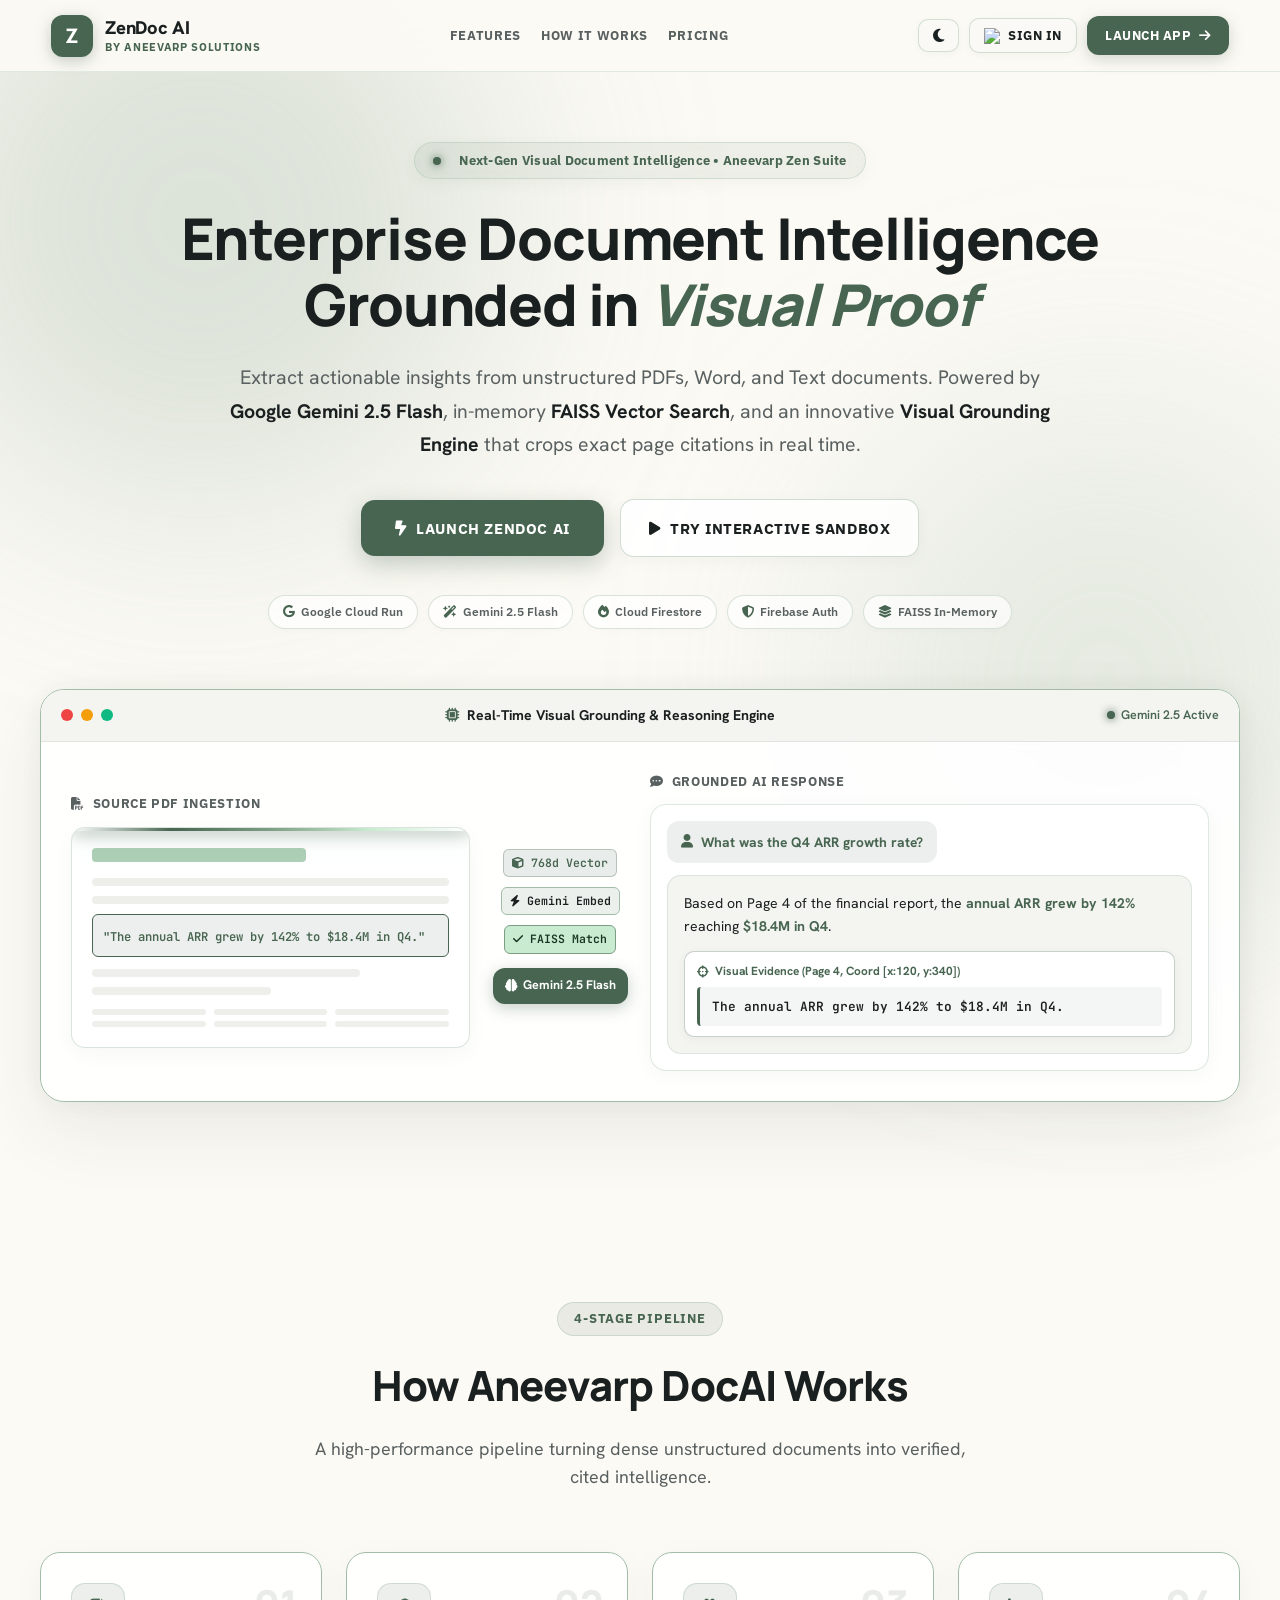
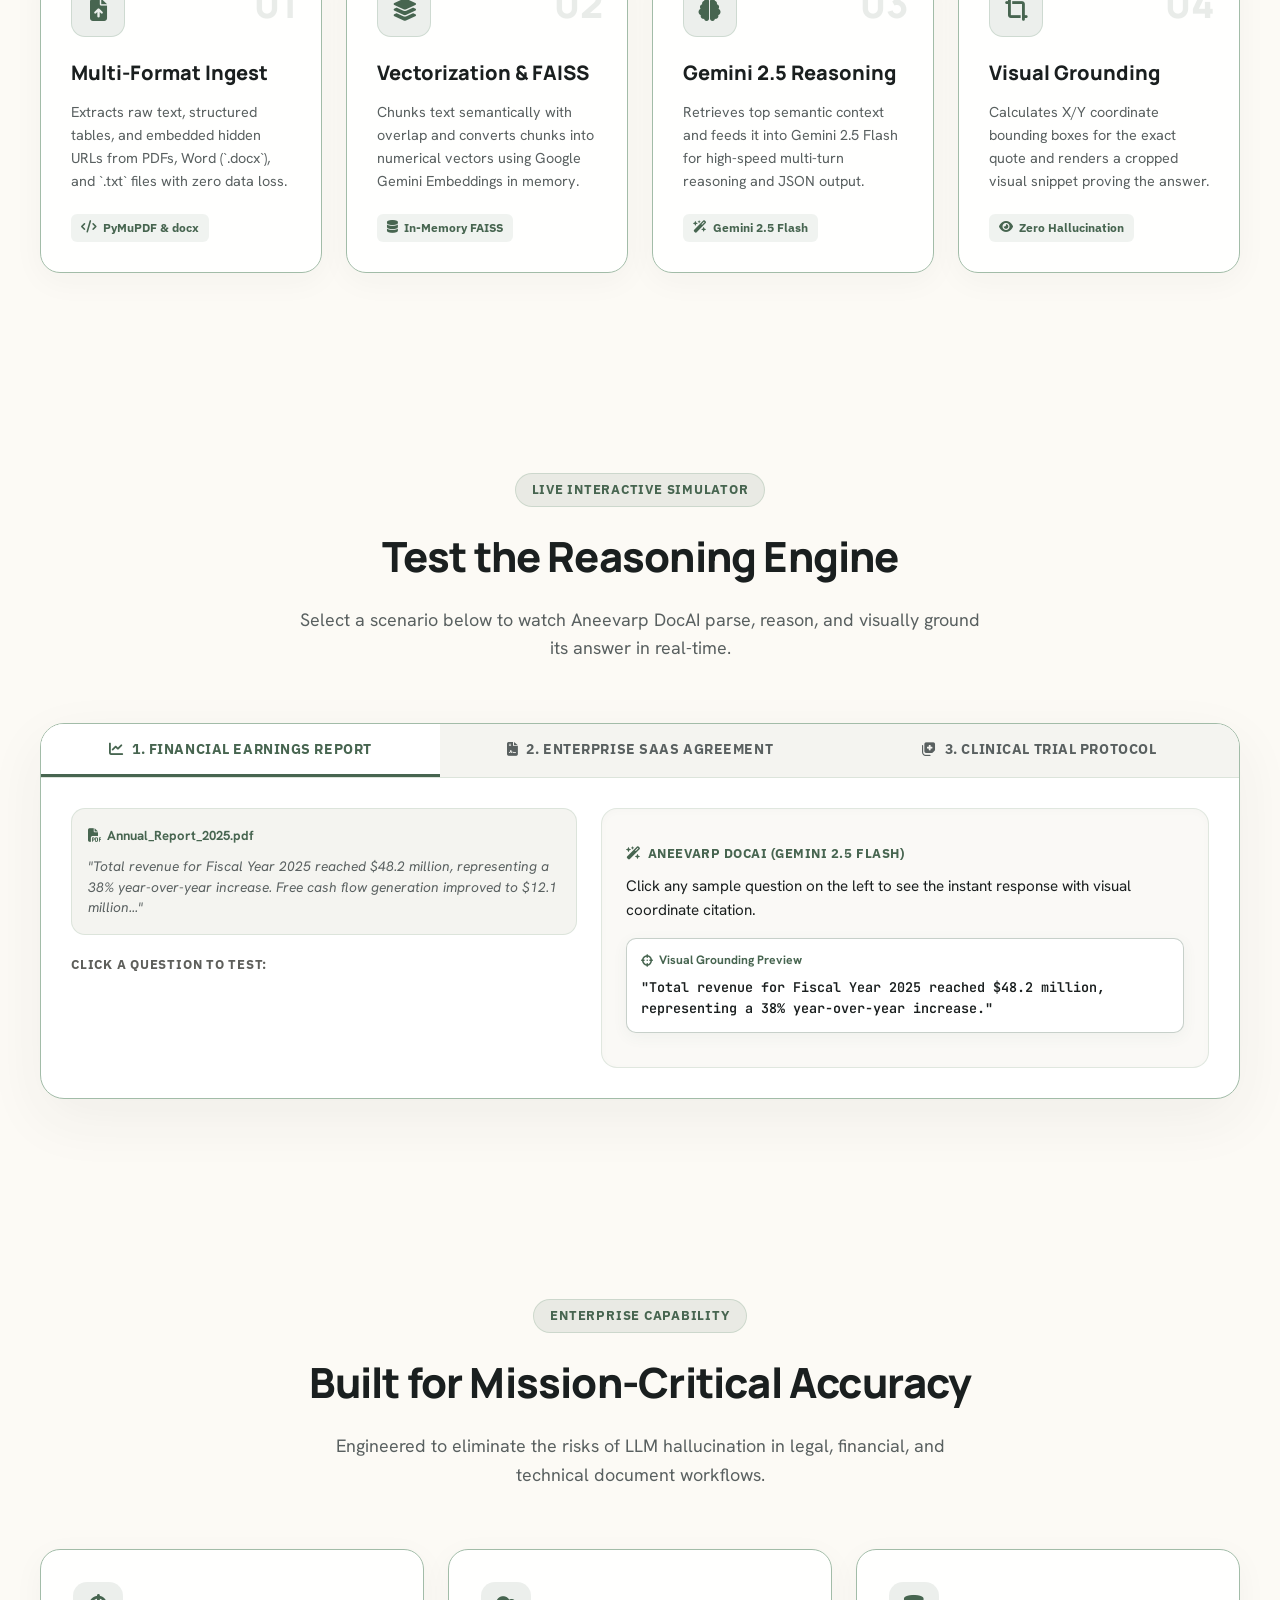
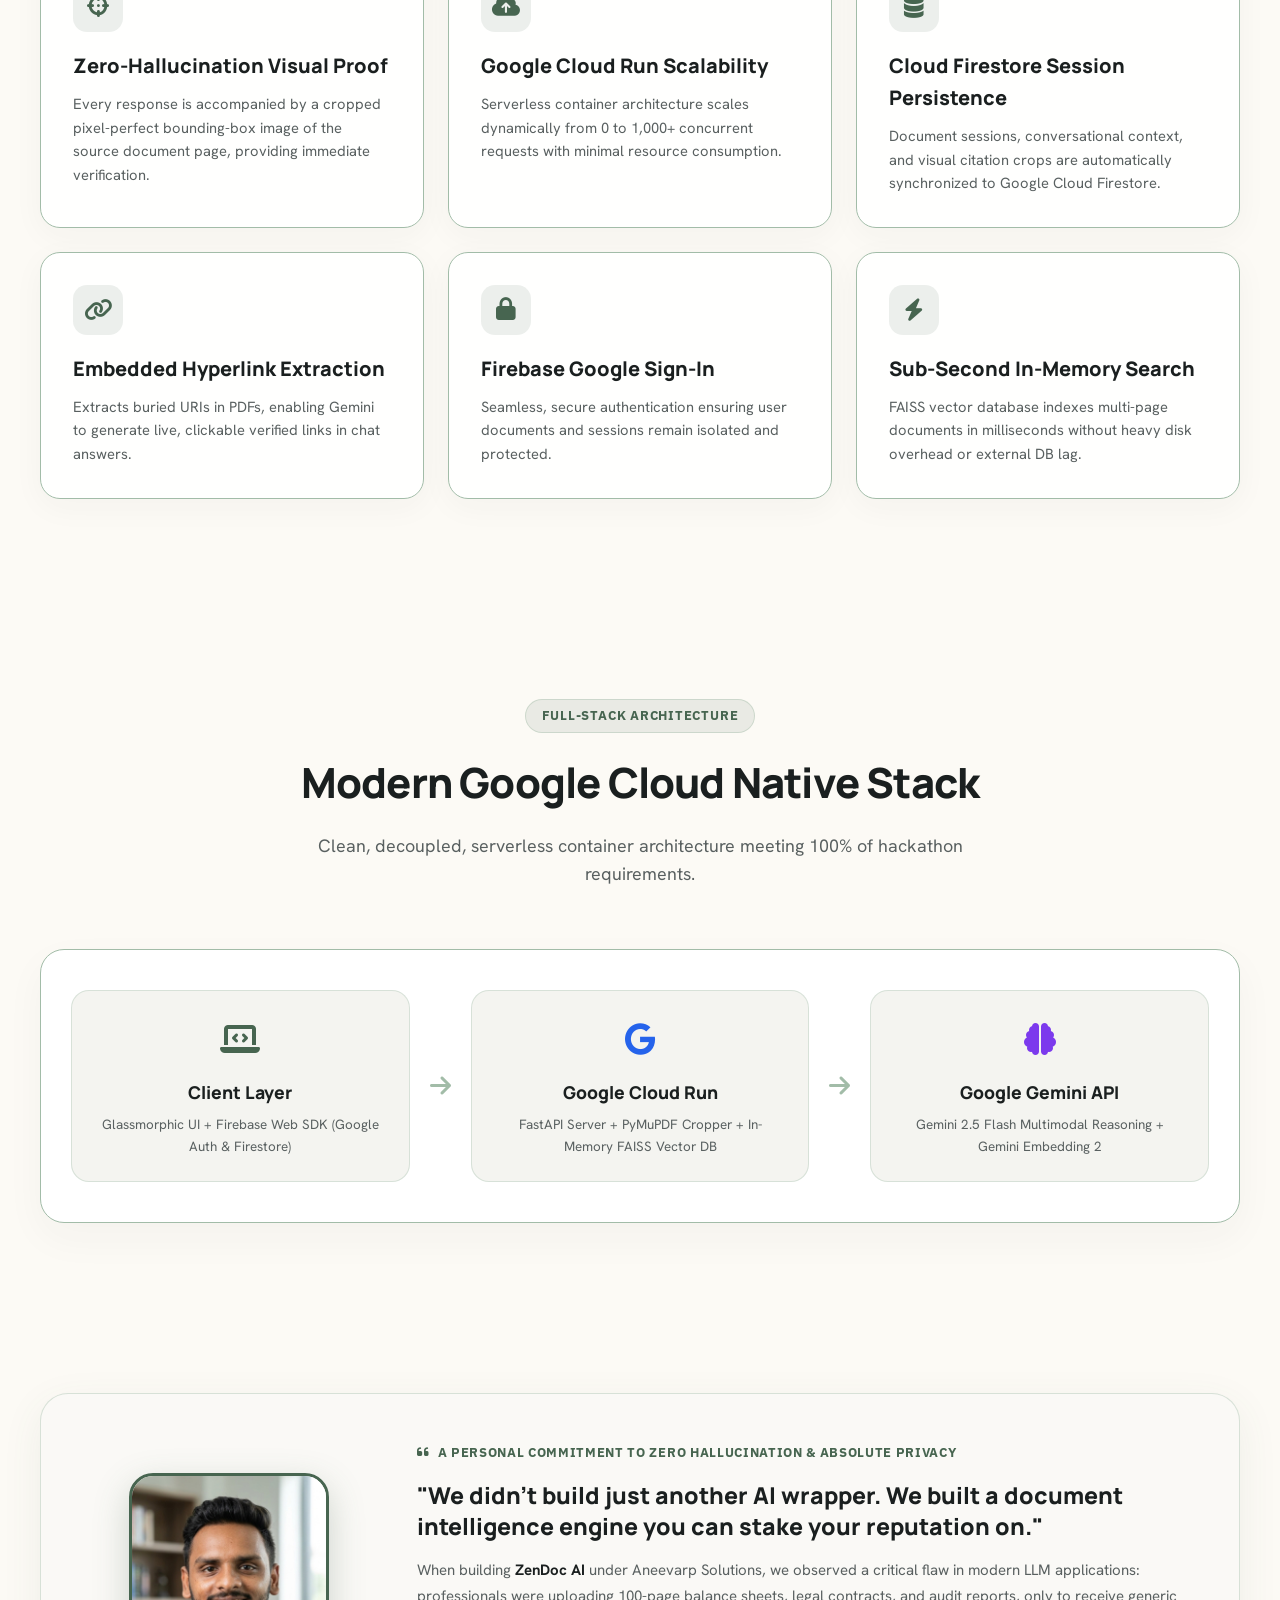
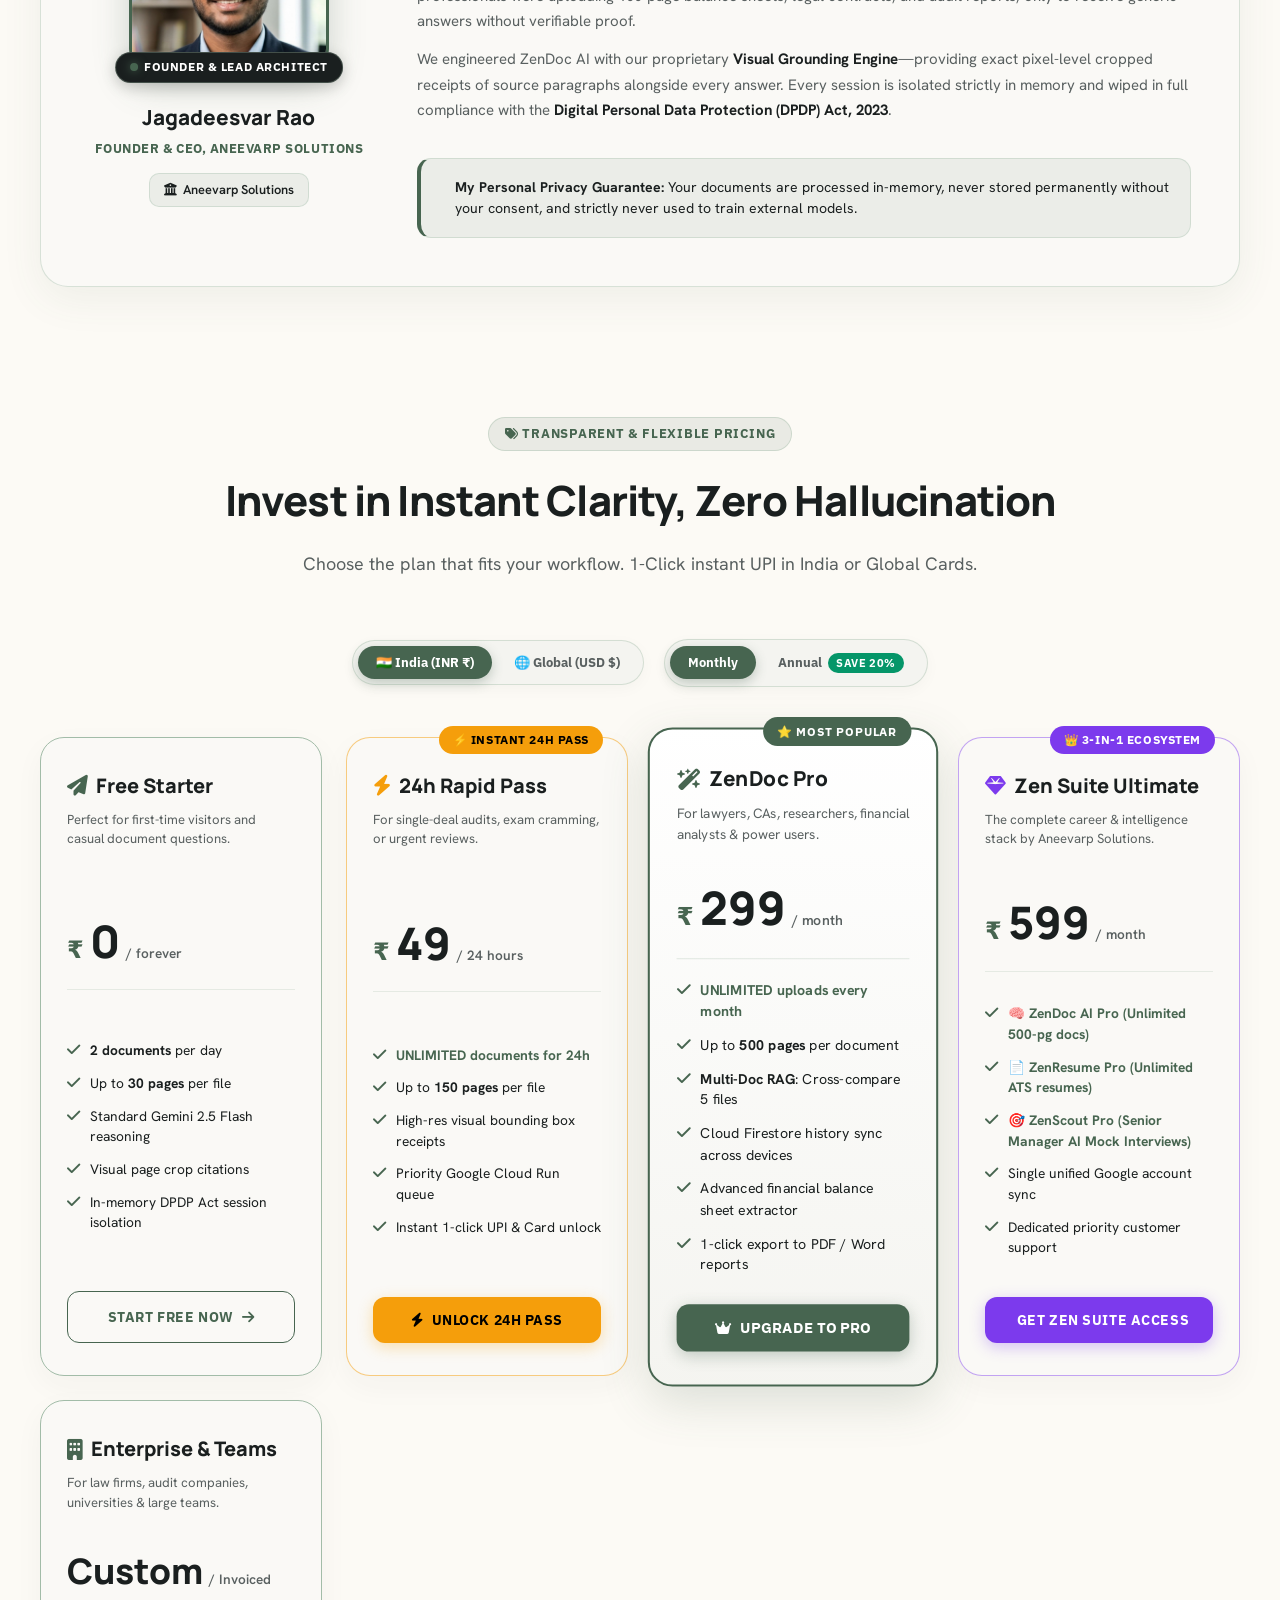
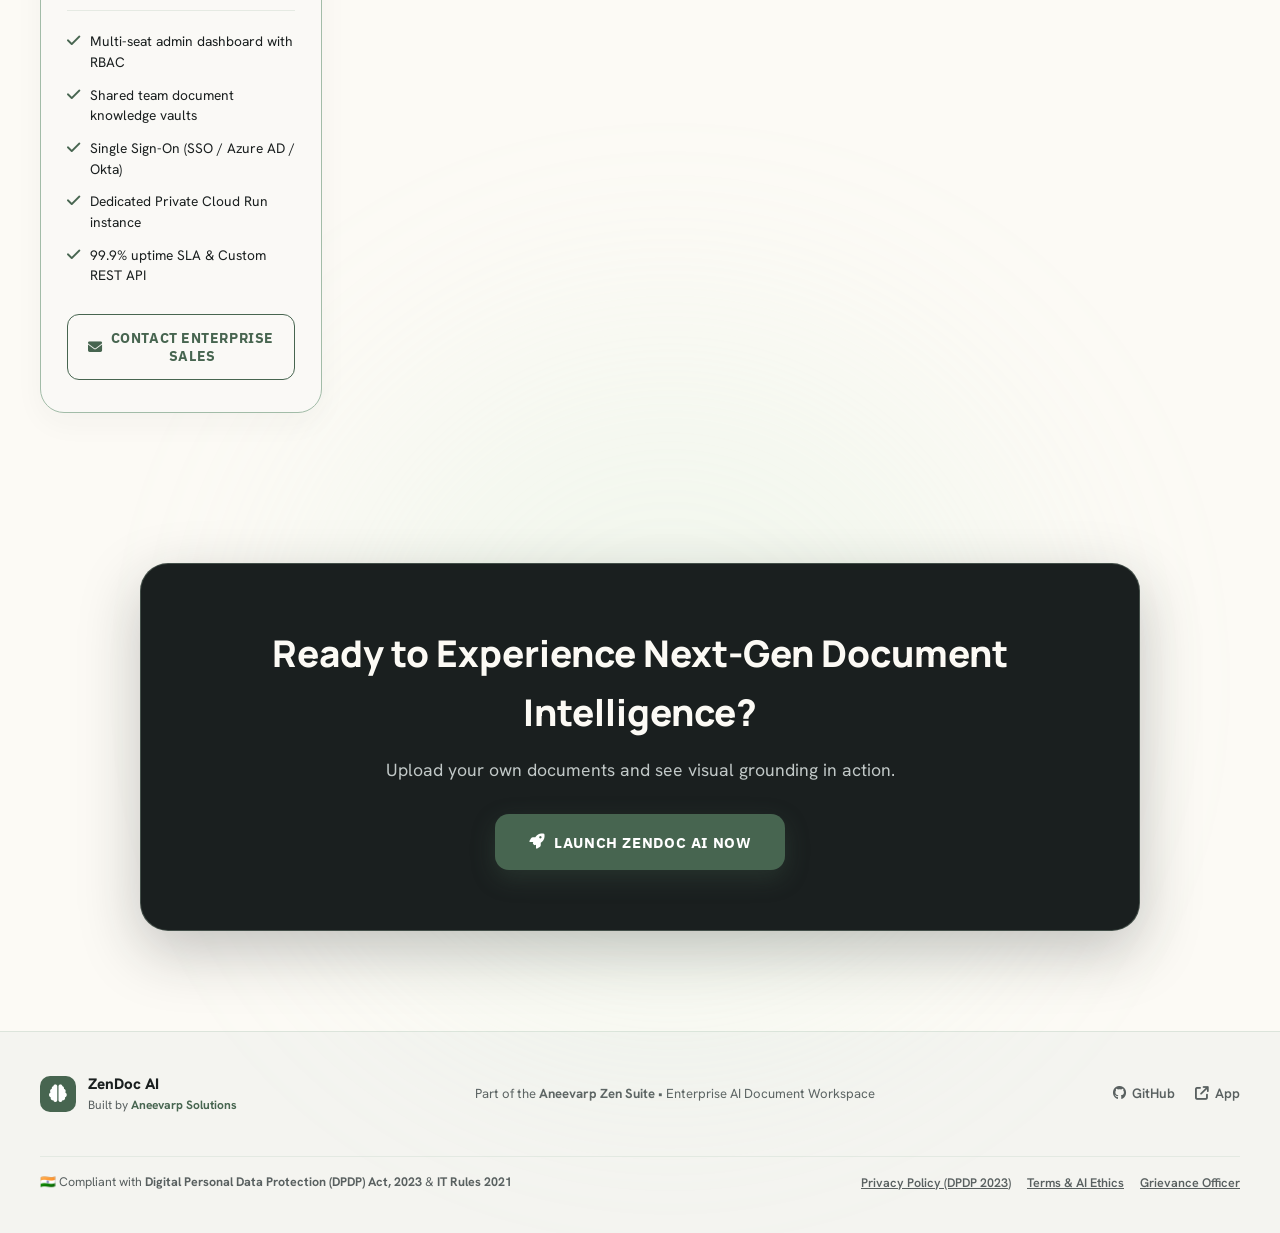
==== commit 8f1a8356: "Remove GitHub profile link from founder section" ====
--- a/frontend/index.html
+++ b/frontend/index.html
@@ -445,9 +445,6 @@
                             <div class="founder-social-row">
                                 <a href="https://aneevarpsolutions.vercel.app/" target="_blank" class="founder-social-link" title="Aneevarp Holding Entity">
                                     <i class="fa-solid fa-building-columns"></i> <span>Aneevarp Solutions</span>
-                                </a>
-                                <a href="https://github.com/jagadeesvarrao-design" target="_blank" class="founder-social-link" title="GitHub Profile">
-                                    <i class="fa-brands fa-github"></i>
                                 </a>
                             </div>
                         </div>
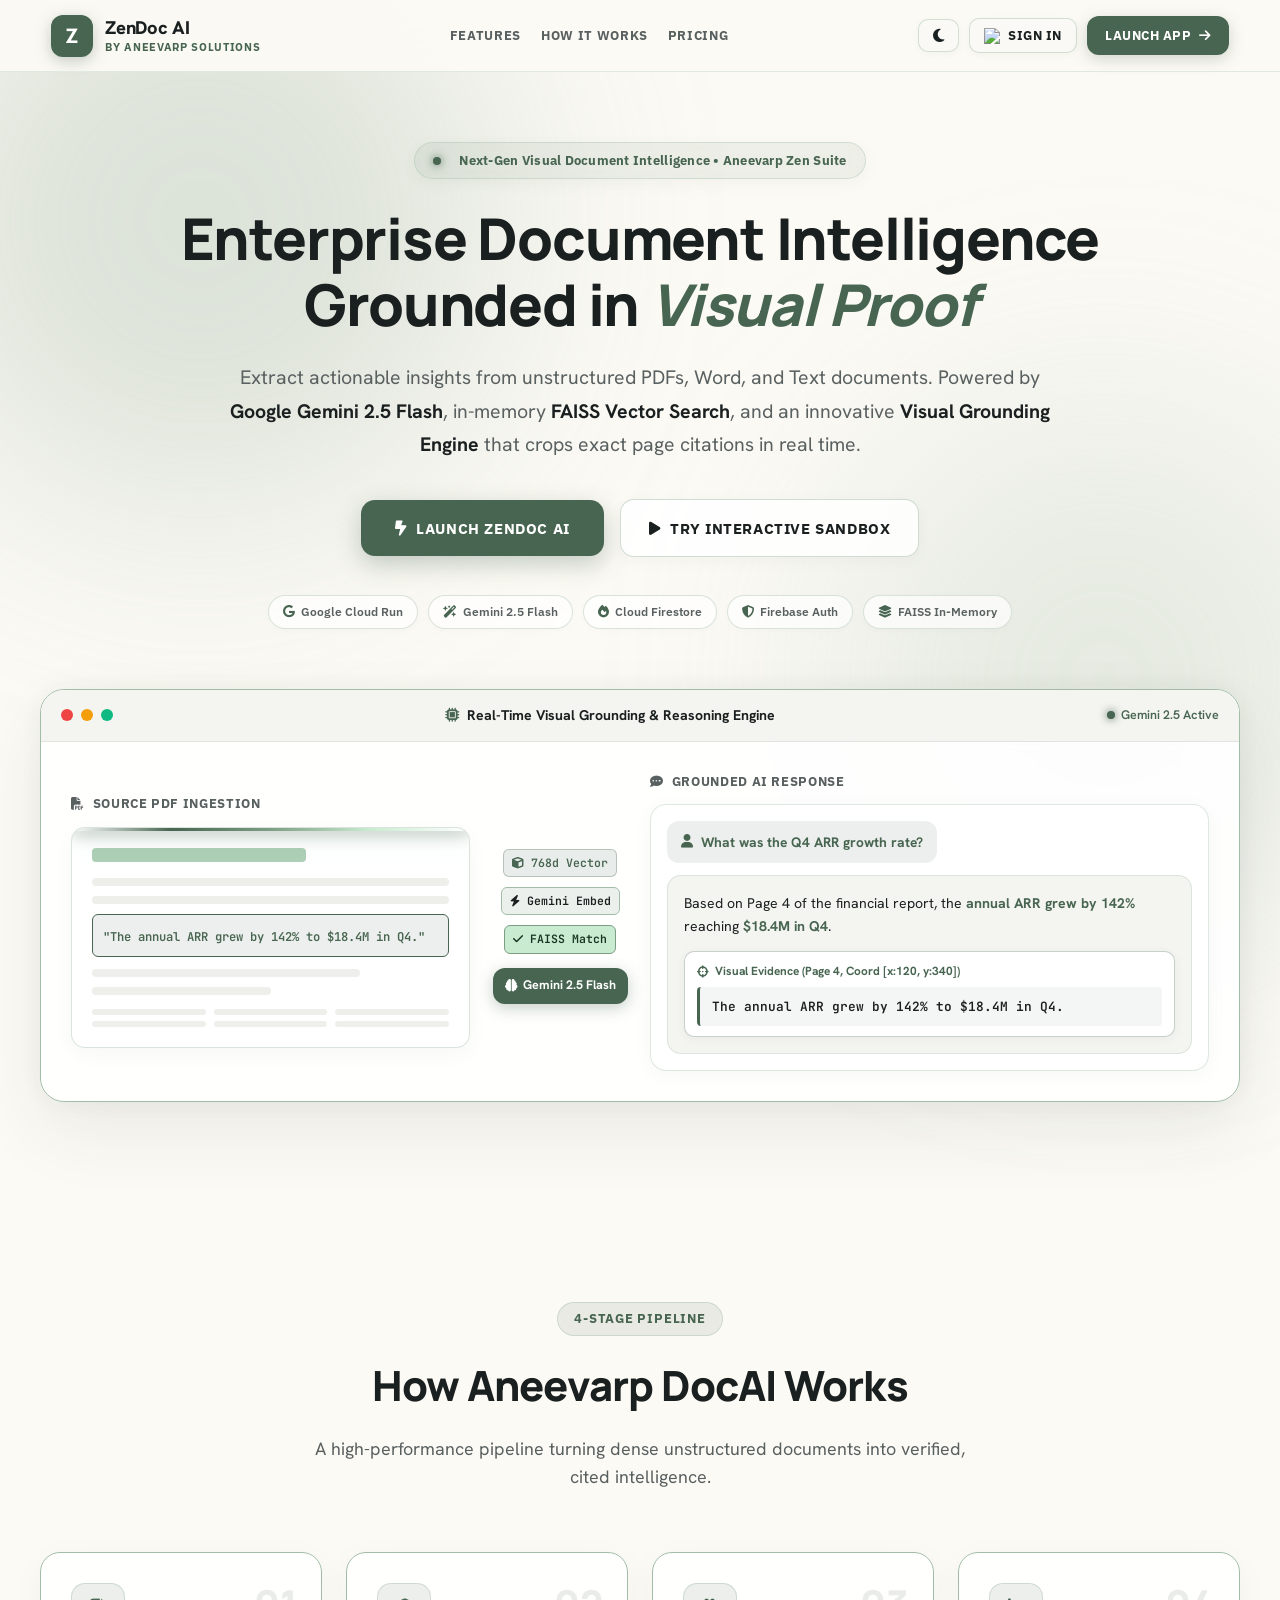
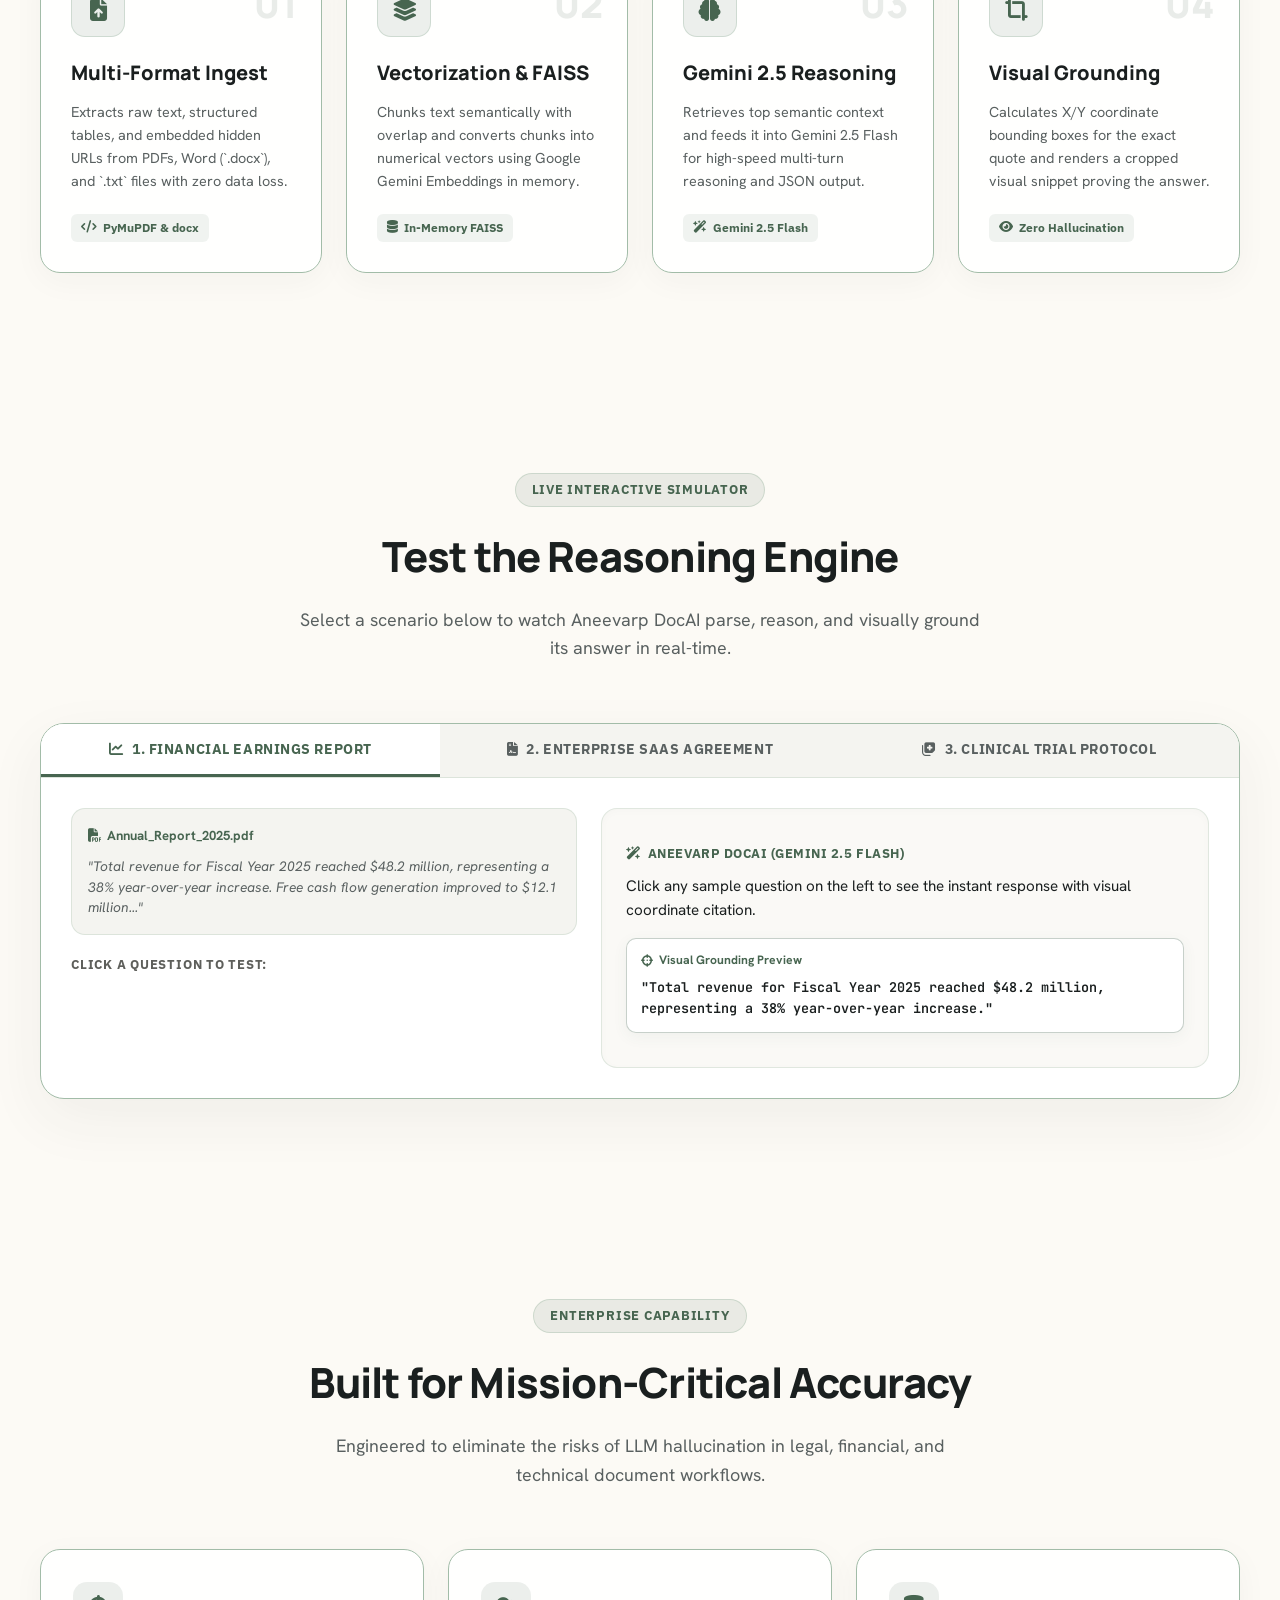
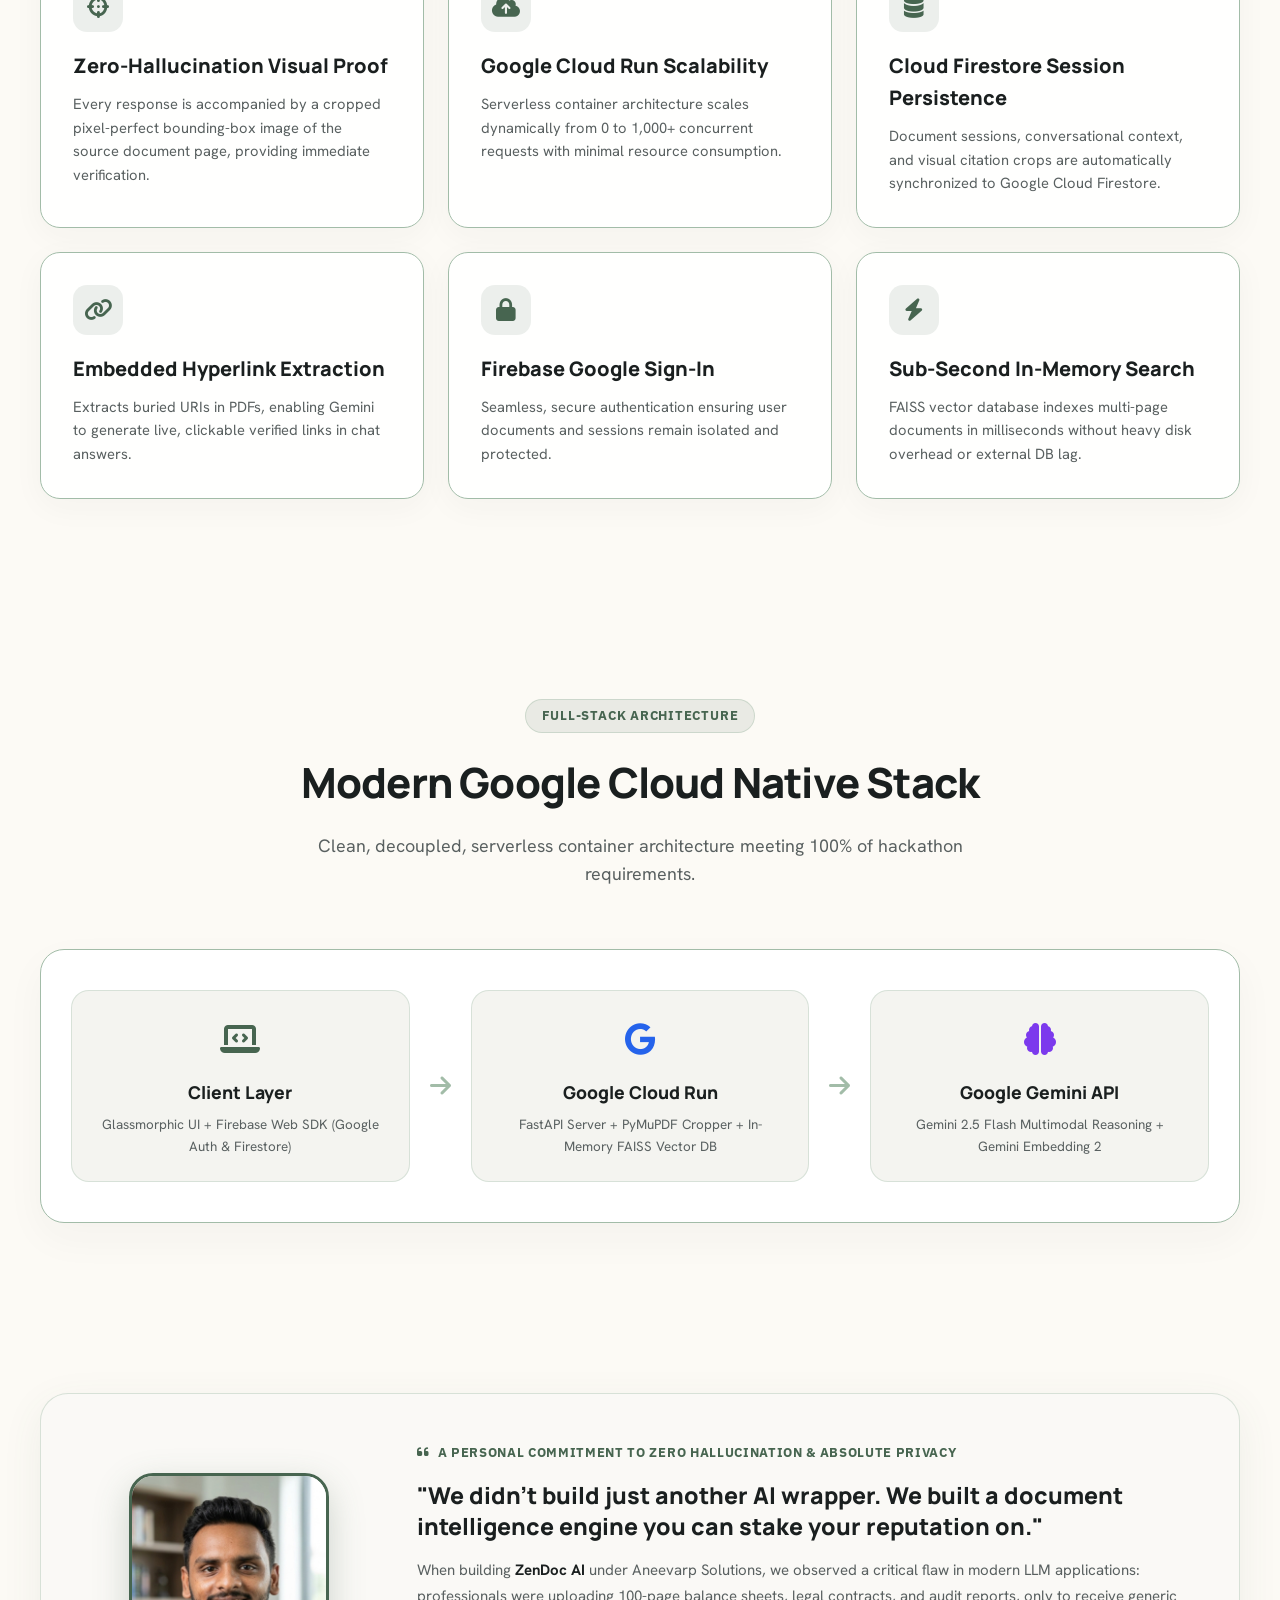
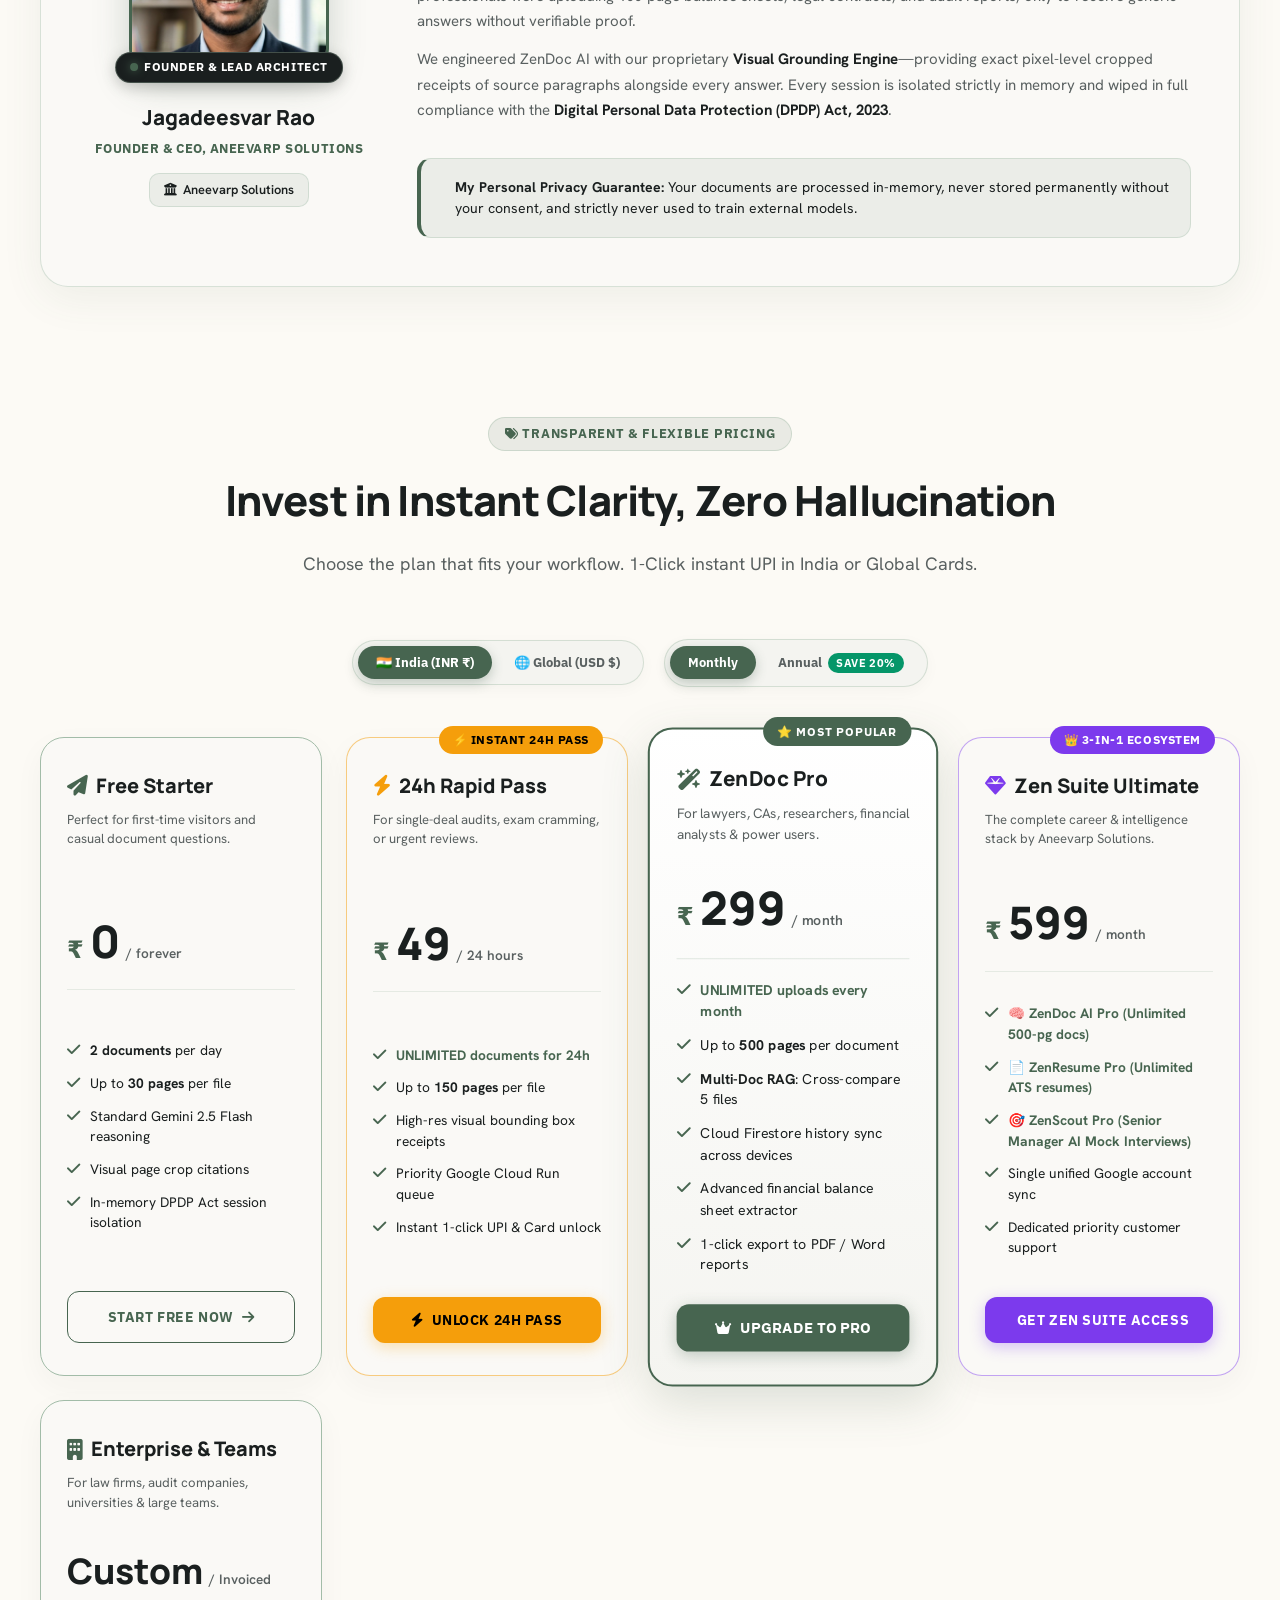
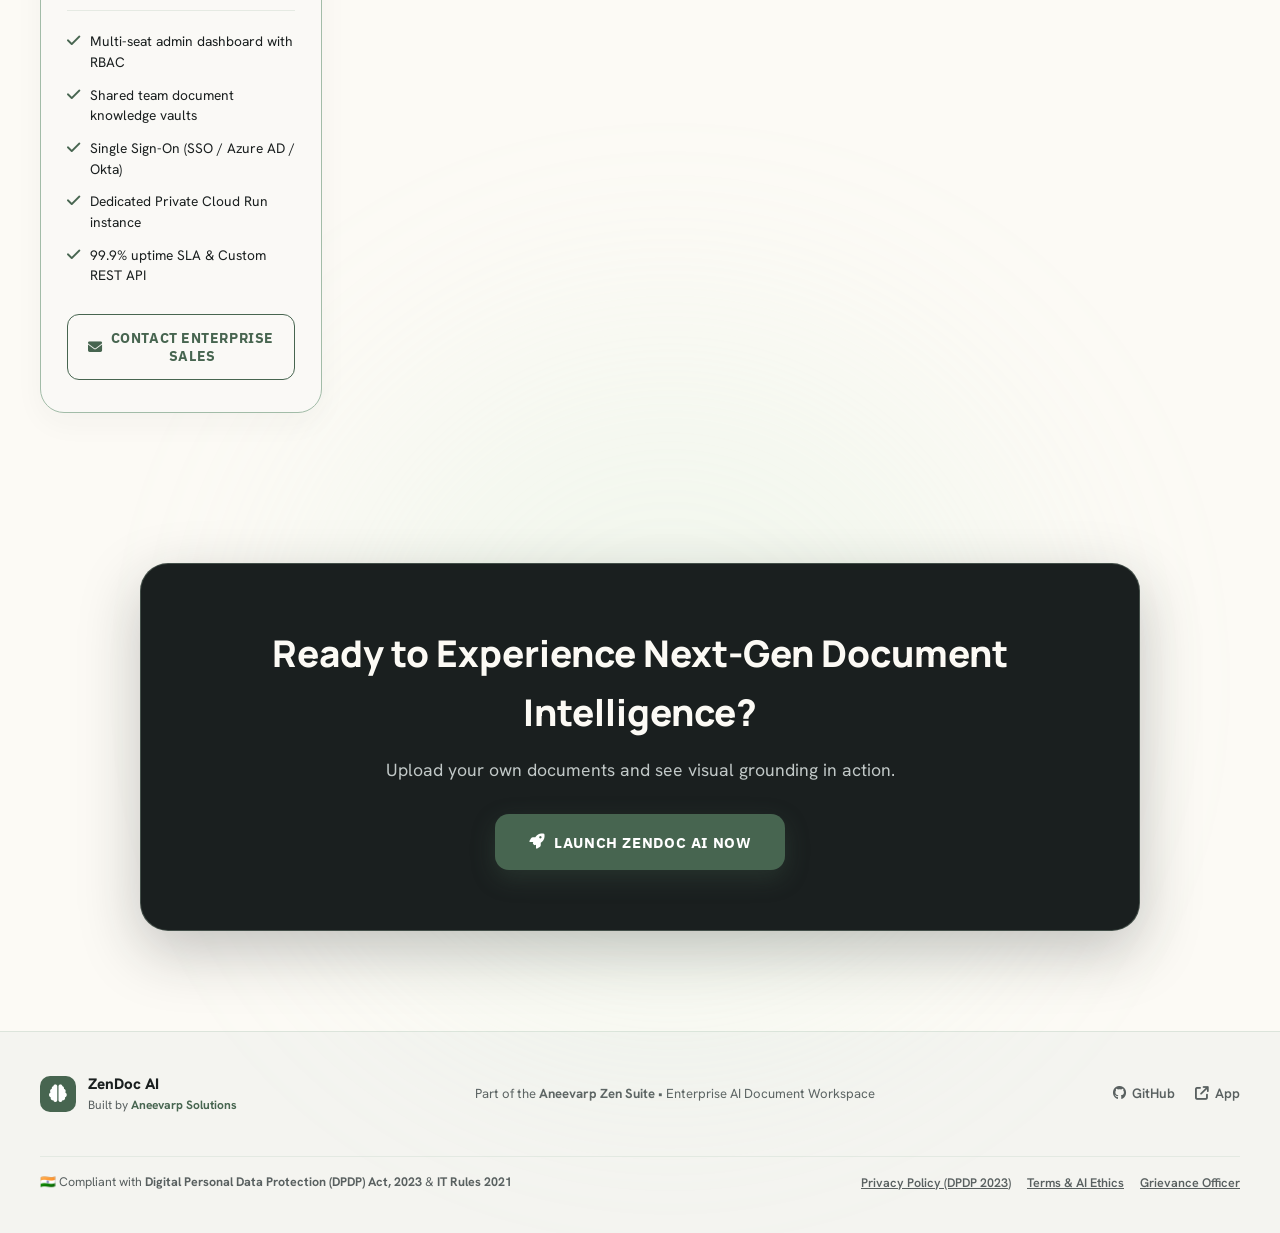
==== commit ac7a84b1: "Revert unapproved brand logo assets and favicon links" ====
(no text change in the page or its own stylesheets)
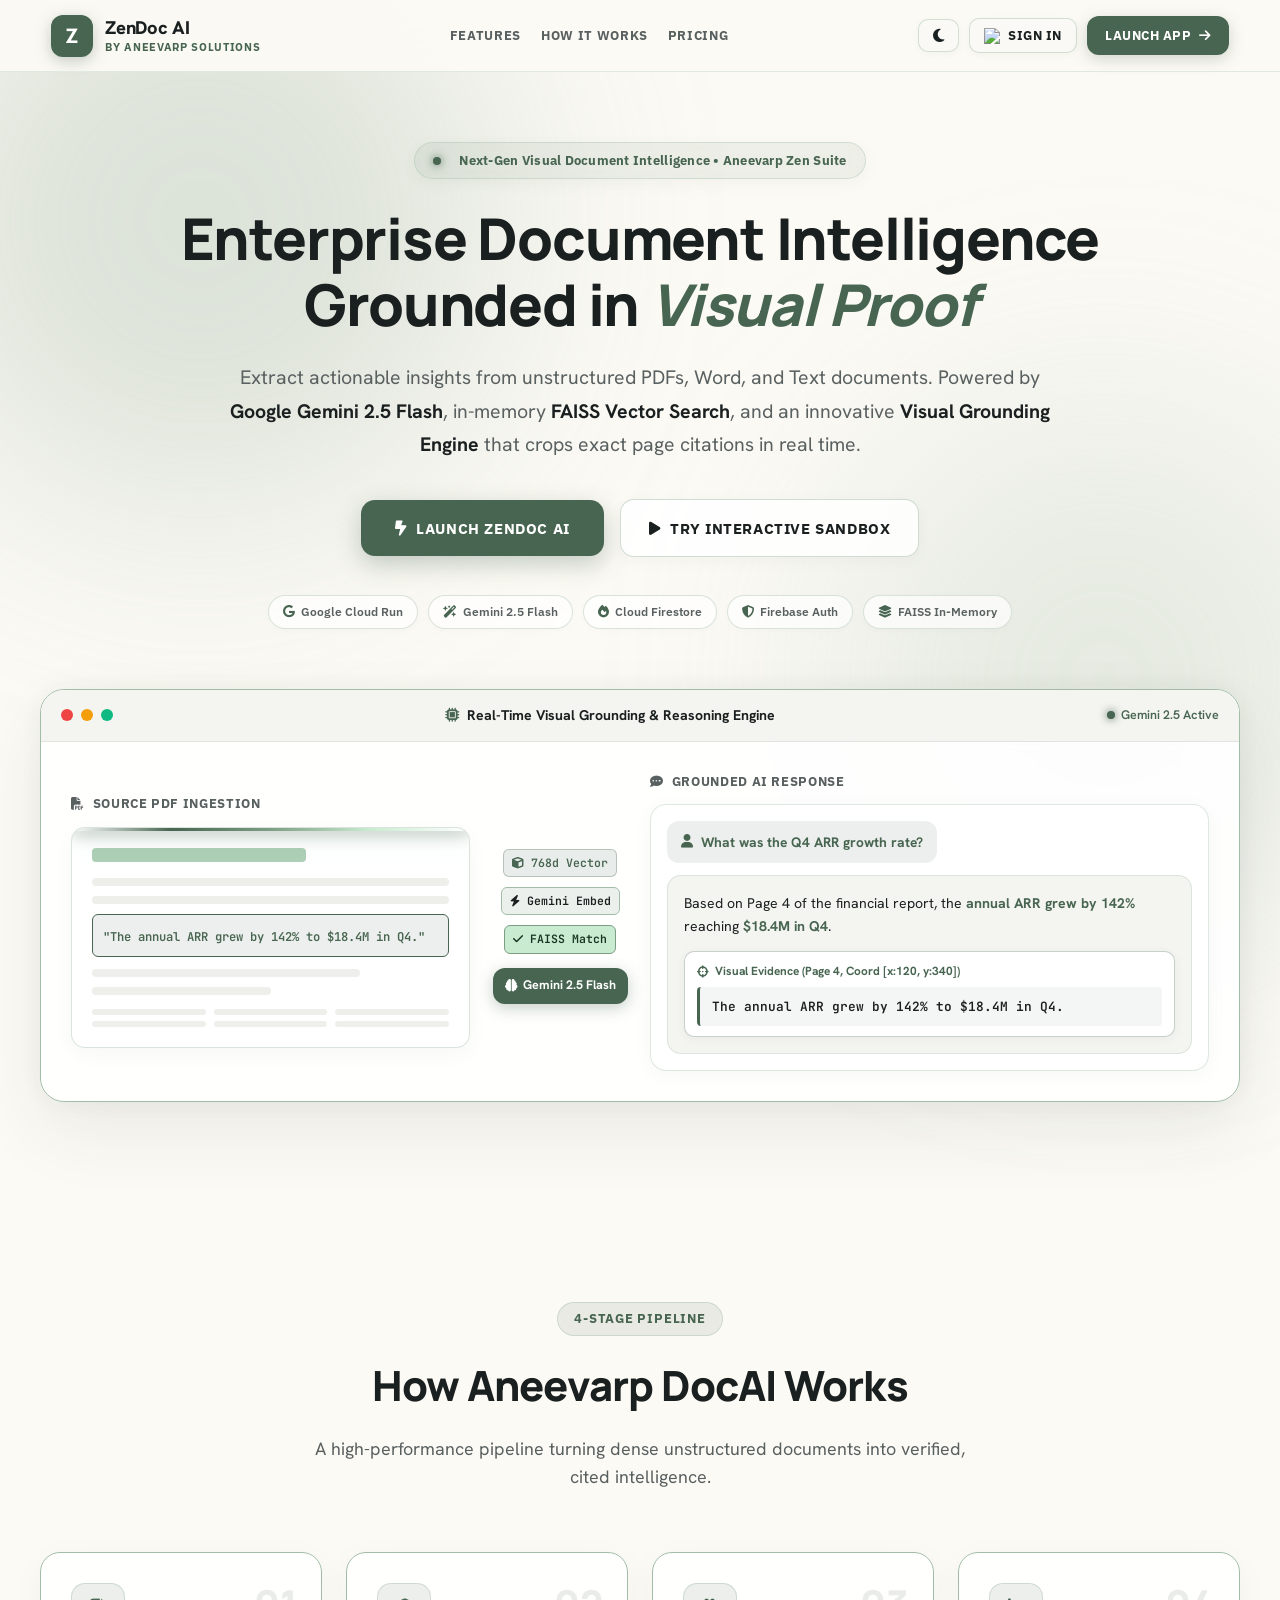
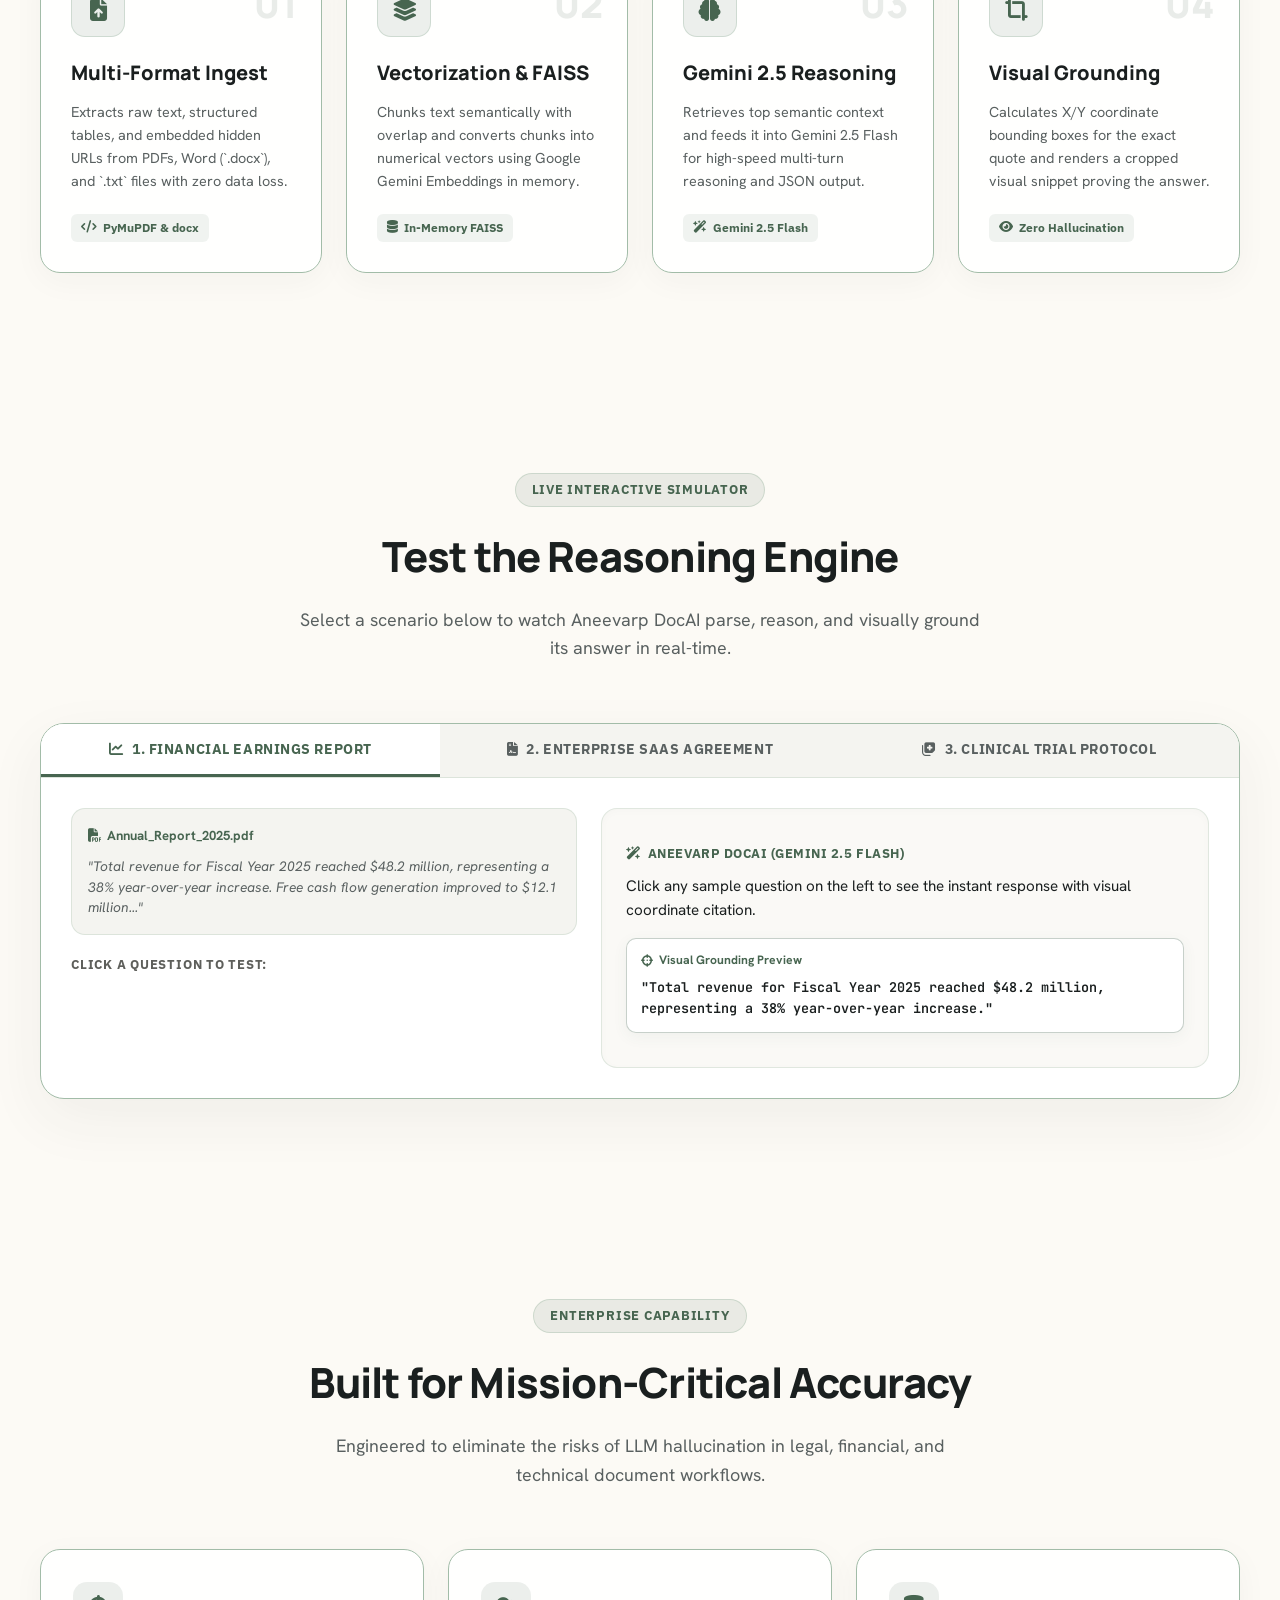
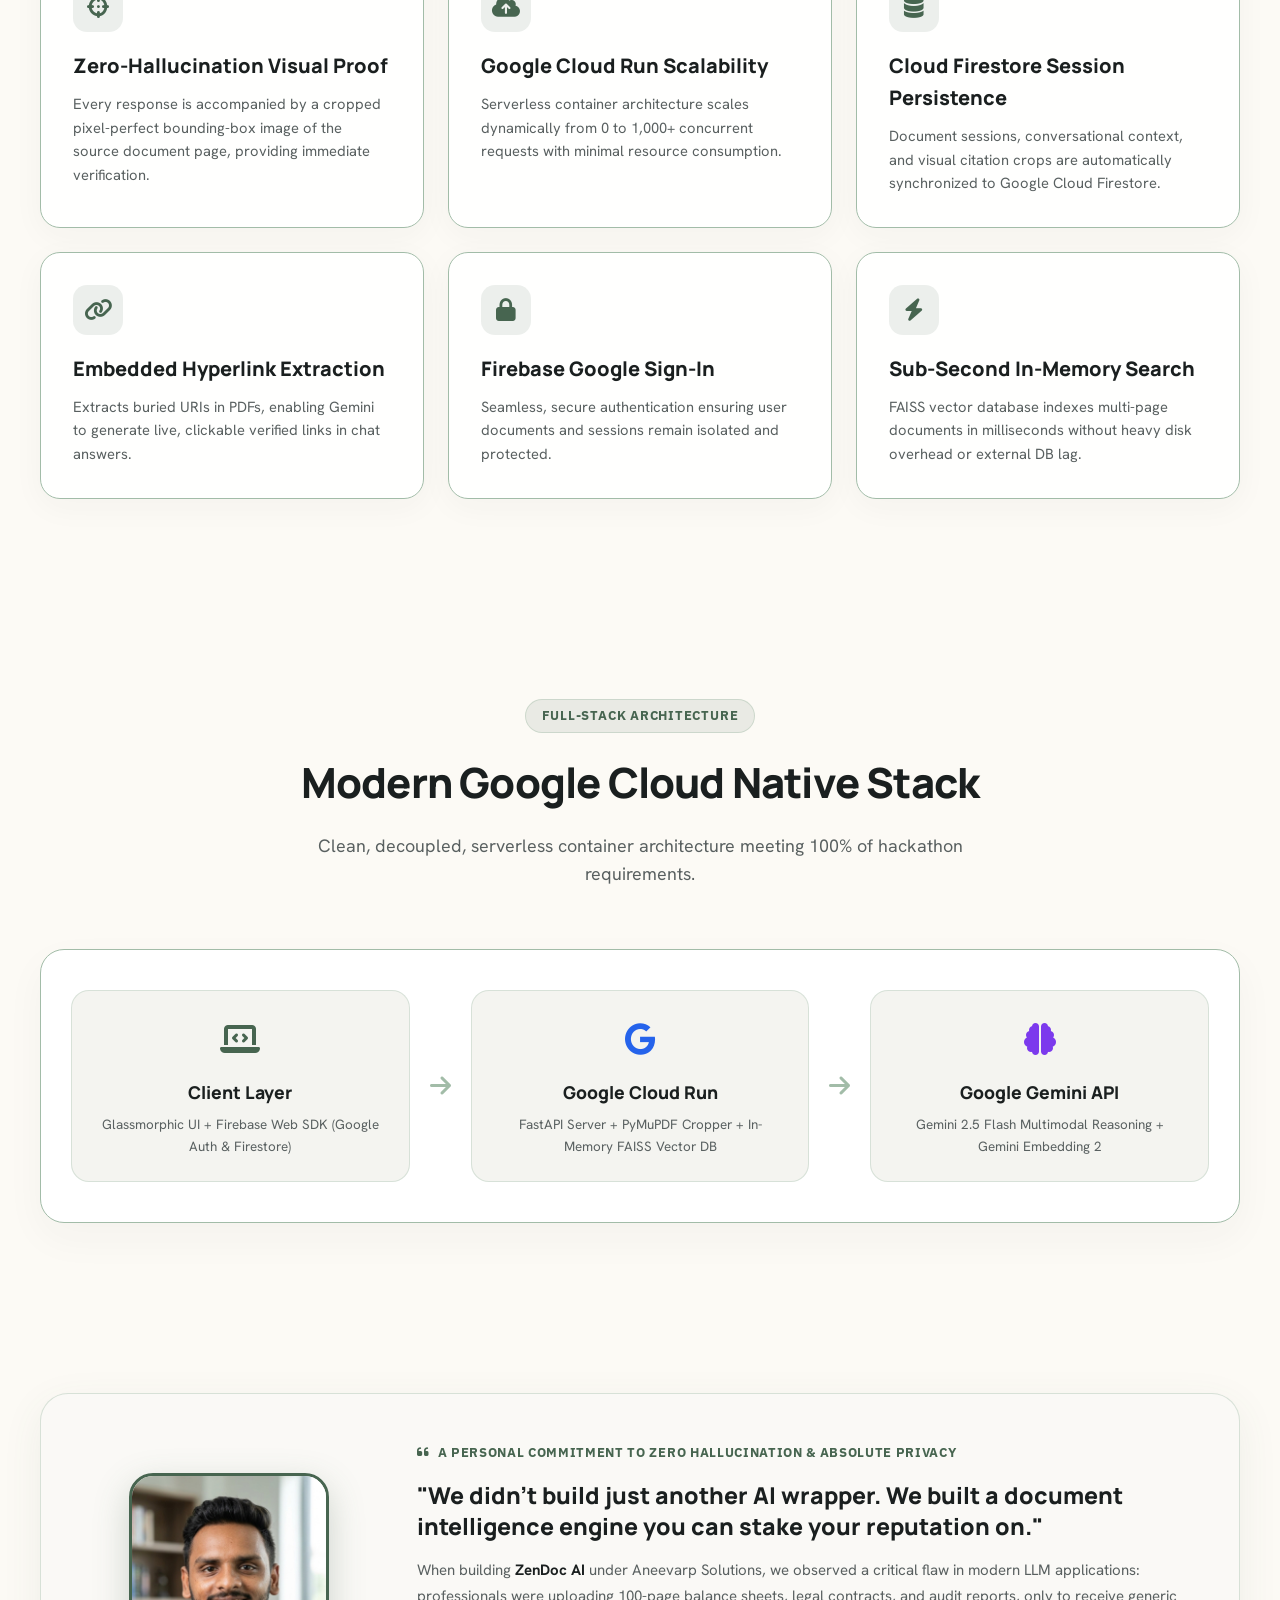
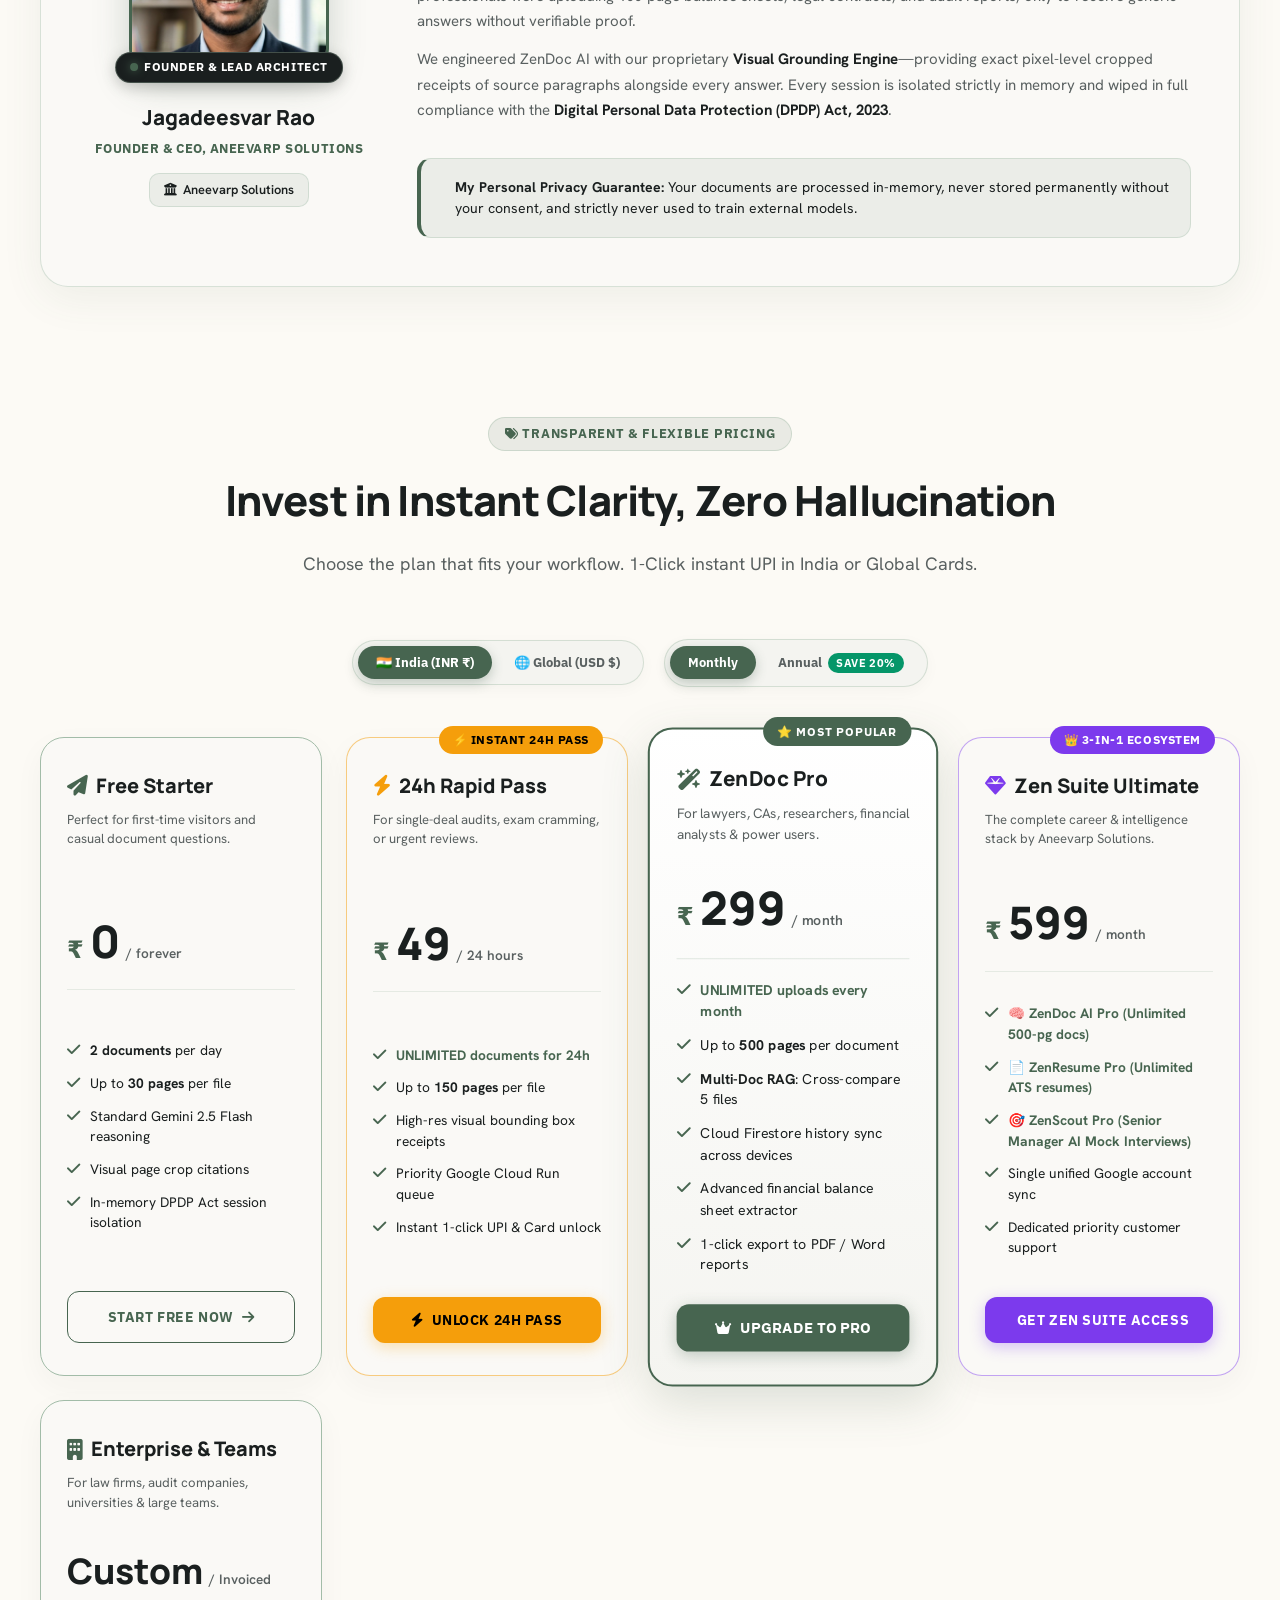
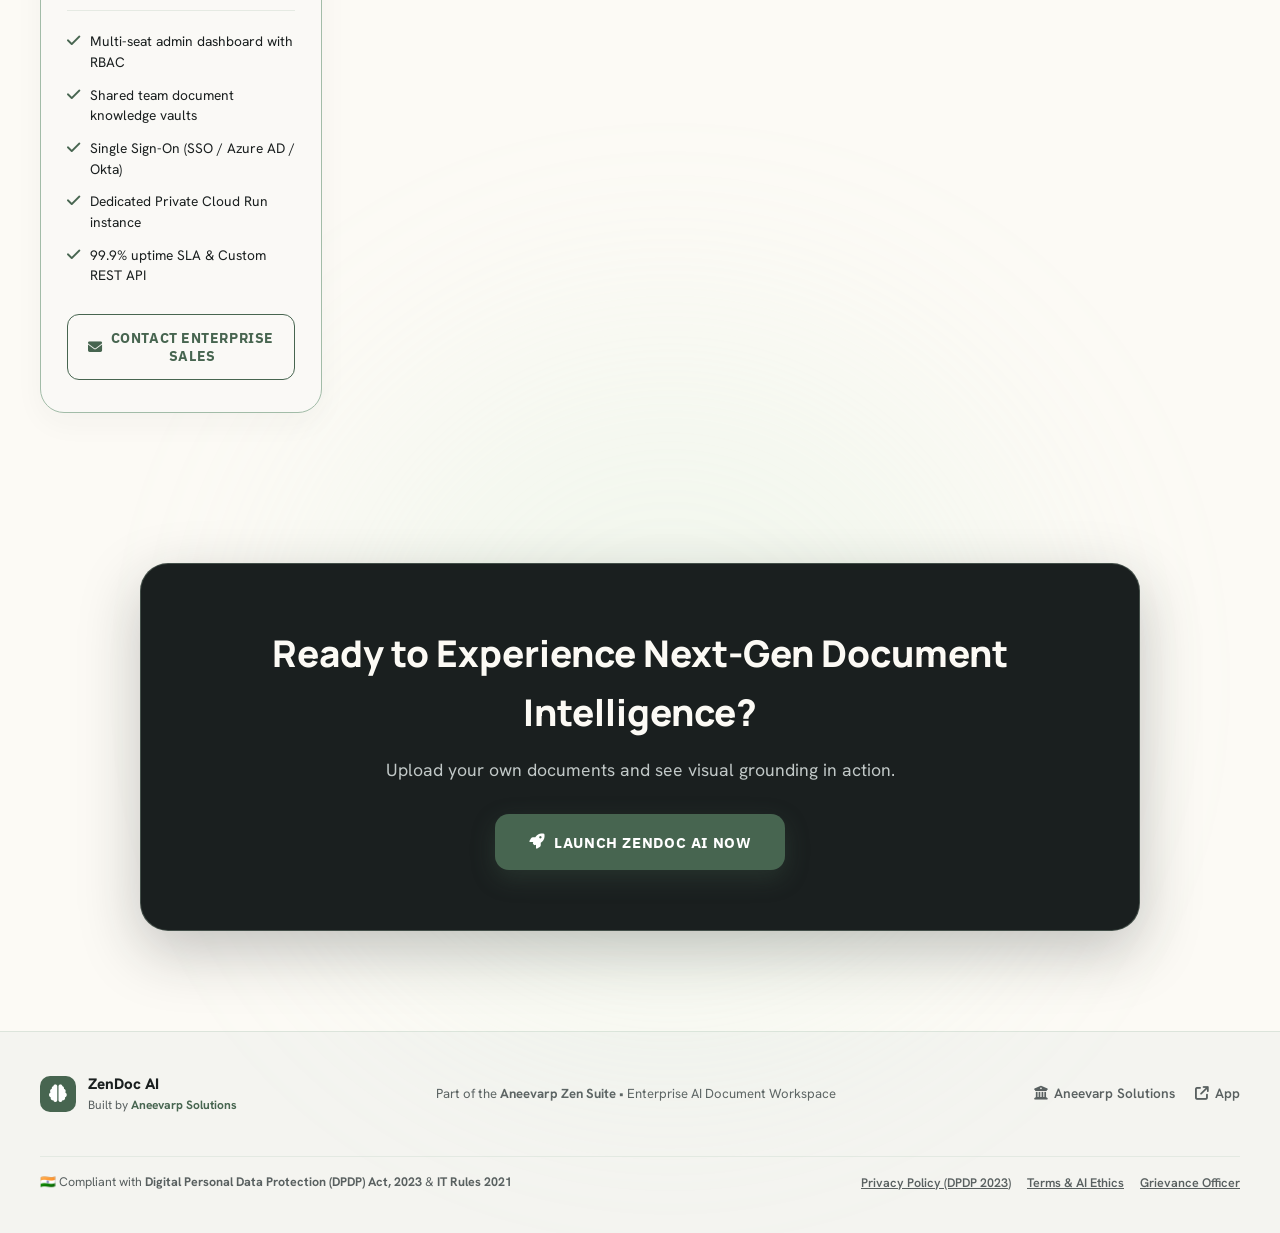
==== commit ef9e06f8: "Deploy OCR fallback for image PDFs, gemini-3.6-flash engine, unlocked tier quotas, and remove GitHub" ====
--- a/frontend/index.html
+++ b/frontend/index.html
@@ -4,6 +4,7 @@
     <meta charset="UTF-8">
     <meta name="viewport" content="width=device-width, initial-scale=1.0">
     <title>ZenDoc AI — Enterprise Document Intelligence & Visual Grounding | Aneevarp Solutions</title>
+    <link rel="icon" href="data:image/svg+xml,<svg xmlns=%22http://www.w3.org/2000/svg%22 viewBox=%220 0 100 100%22><text y=%22.9em%22 font-size=%2290%22>📄</text></svg>">
     <link rel="stylesheet" href="landing.css">
     <link rel="preconnect" href="https://fonts.googleapis.com">
     <link rel="preconnect" href="https://fonts.gstatic.com" crossorigin>
@@ -99,7 +100,6 @@
                 <a href="#pricing" class="mobile-nav-item"><i class="fa-solid fa-tags"></i> Pricing</a>
                 <div class="mobile-drawer-divider"></div>
                 <a href="https://aneevarpsolutions.vercel.app/" target="_blank" class="mobile-nav-item"><i class="fa-solid fa-building-columns"></i> Parent Holding Portal</a>
-                <a href="https://github.com/jagadeesvarrao-design/pdf-analizing-and-answering-bot-" target="_blank" class="mobile-nav-item"><i class="fa-brands fa-github"></i> GitHub Repository</a>
                 <a href="app.html" class="mobile-drawer-cta"><i class="fa-solid fa-bolt"></i> Launch ZenDoc AI</a>
             </div>
         </div>
@@ -700,7 +700,7 @@
                 <span>Part of the <strong>Aneevarp Zen Suite</strong> • Enterprise AI Document Workspace</span>
             </div>
             <div class="footer-links">
-                <a href="https://github.com/jagadeesvarrao-design/pdf-analizing-and-answering-bot-" target="_blank"><i class="fa-brands fa-github"></i> GitHub</a>
+                <a href="https://aneevarpsolutions.vercel.app/" target="_blank"><i class="fa-solid fa-building-columns"></i> Aneevarp Solutions</a>
                 <a href="app.html"><i class="fa-solid fa-arrow-up-right-from-square"></i> App</a>
             </div>
 
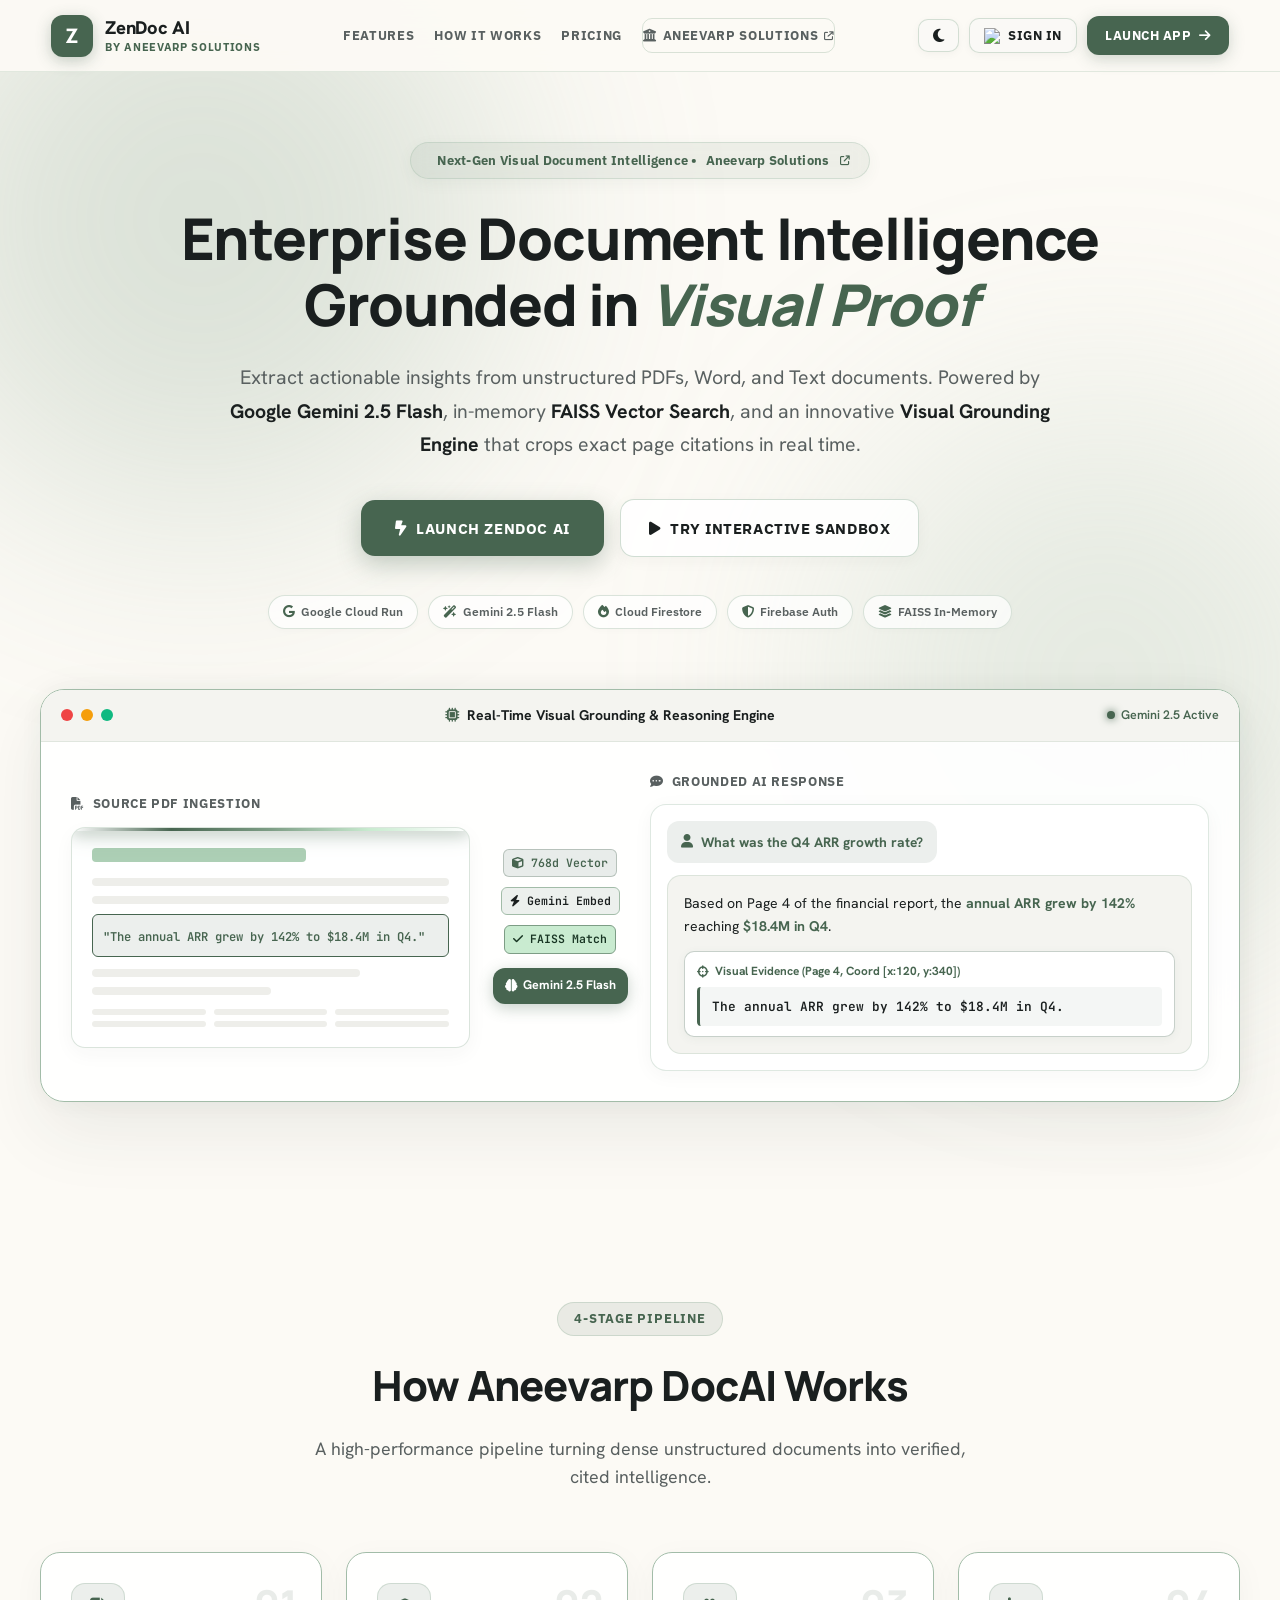
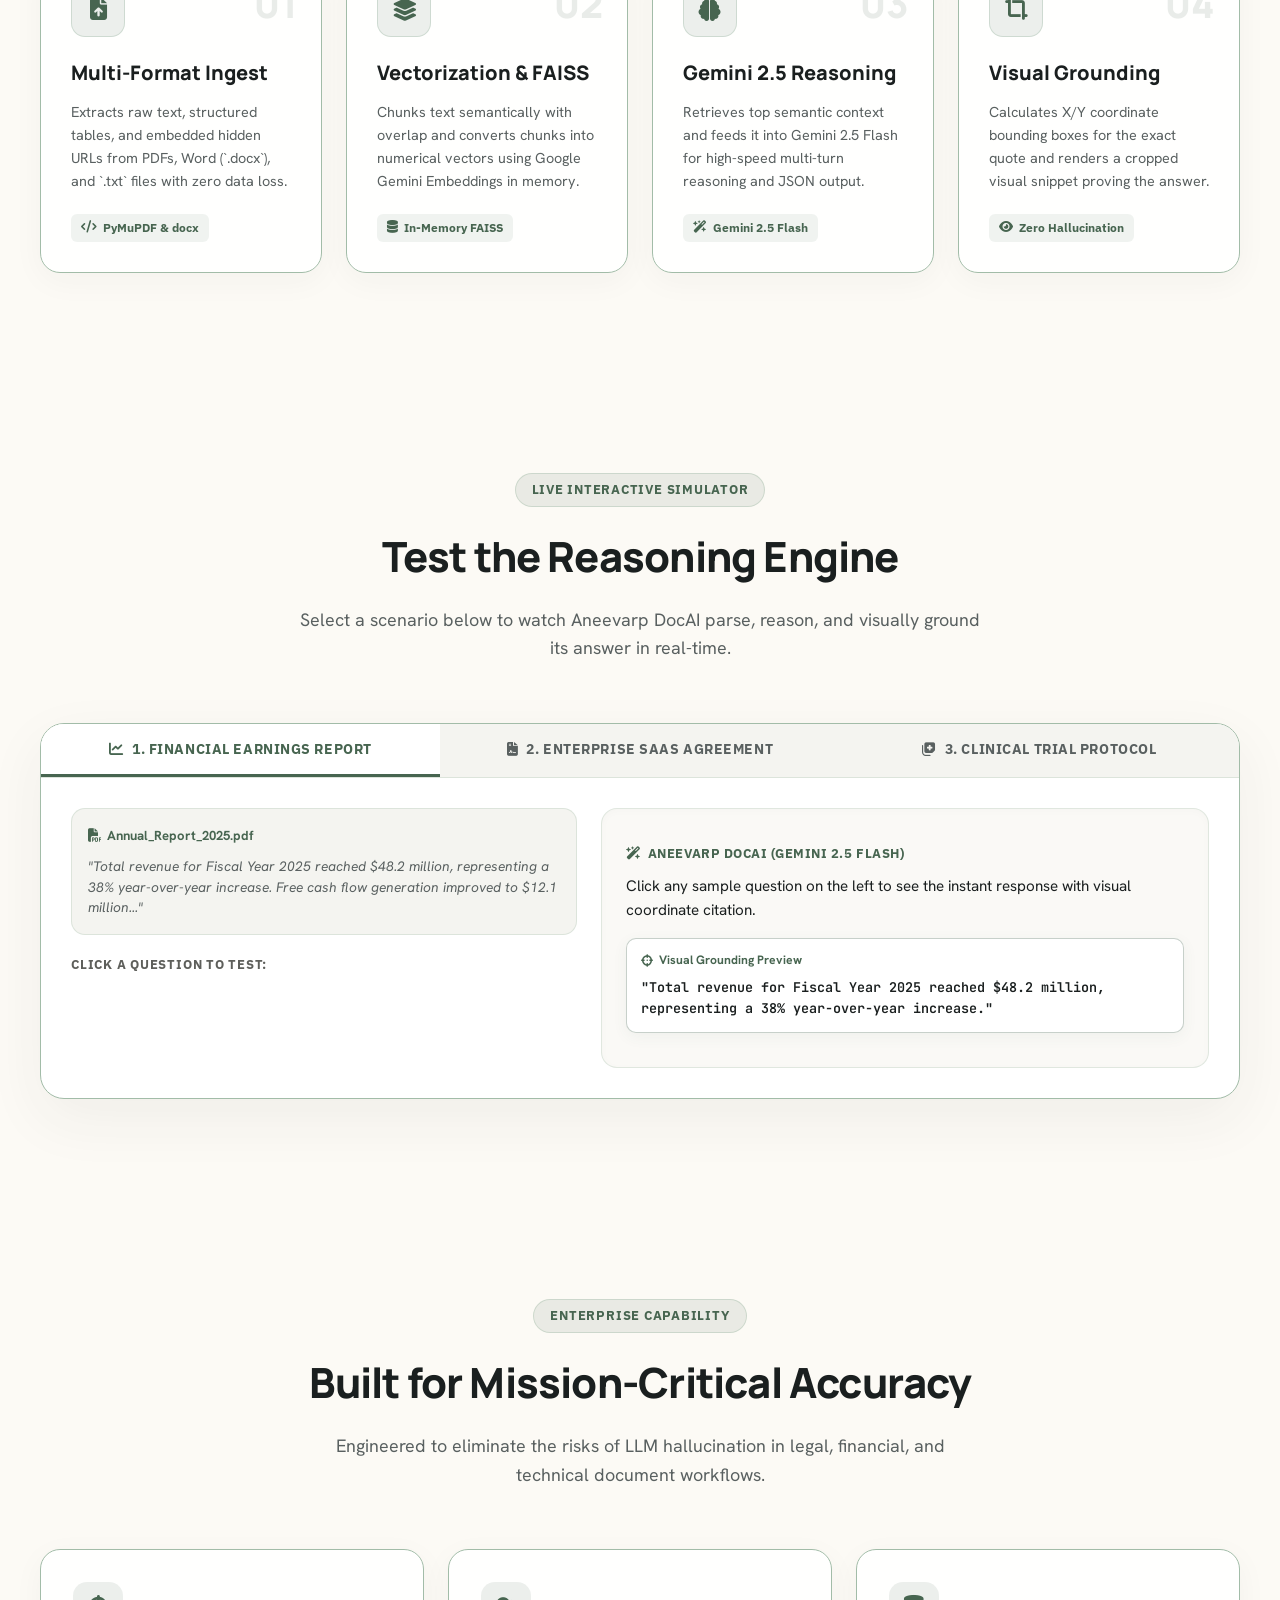
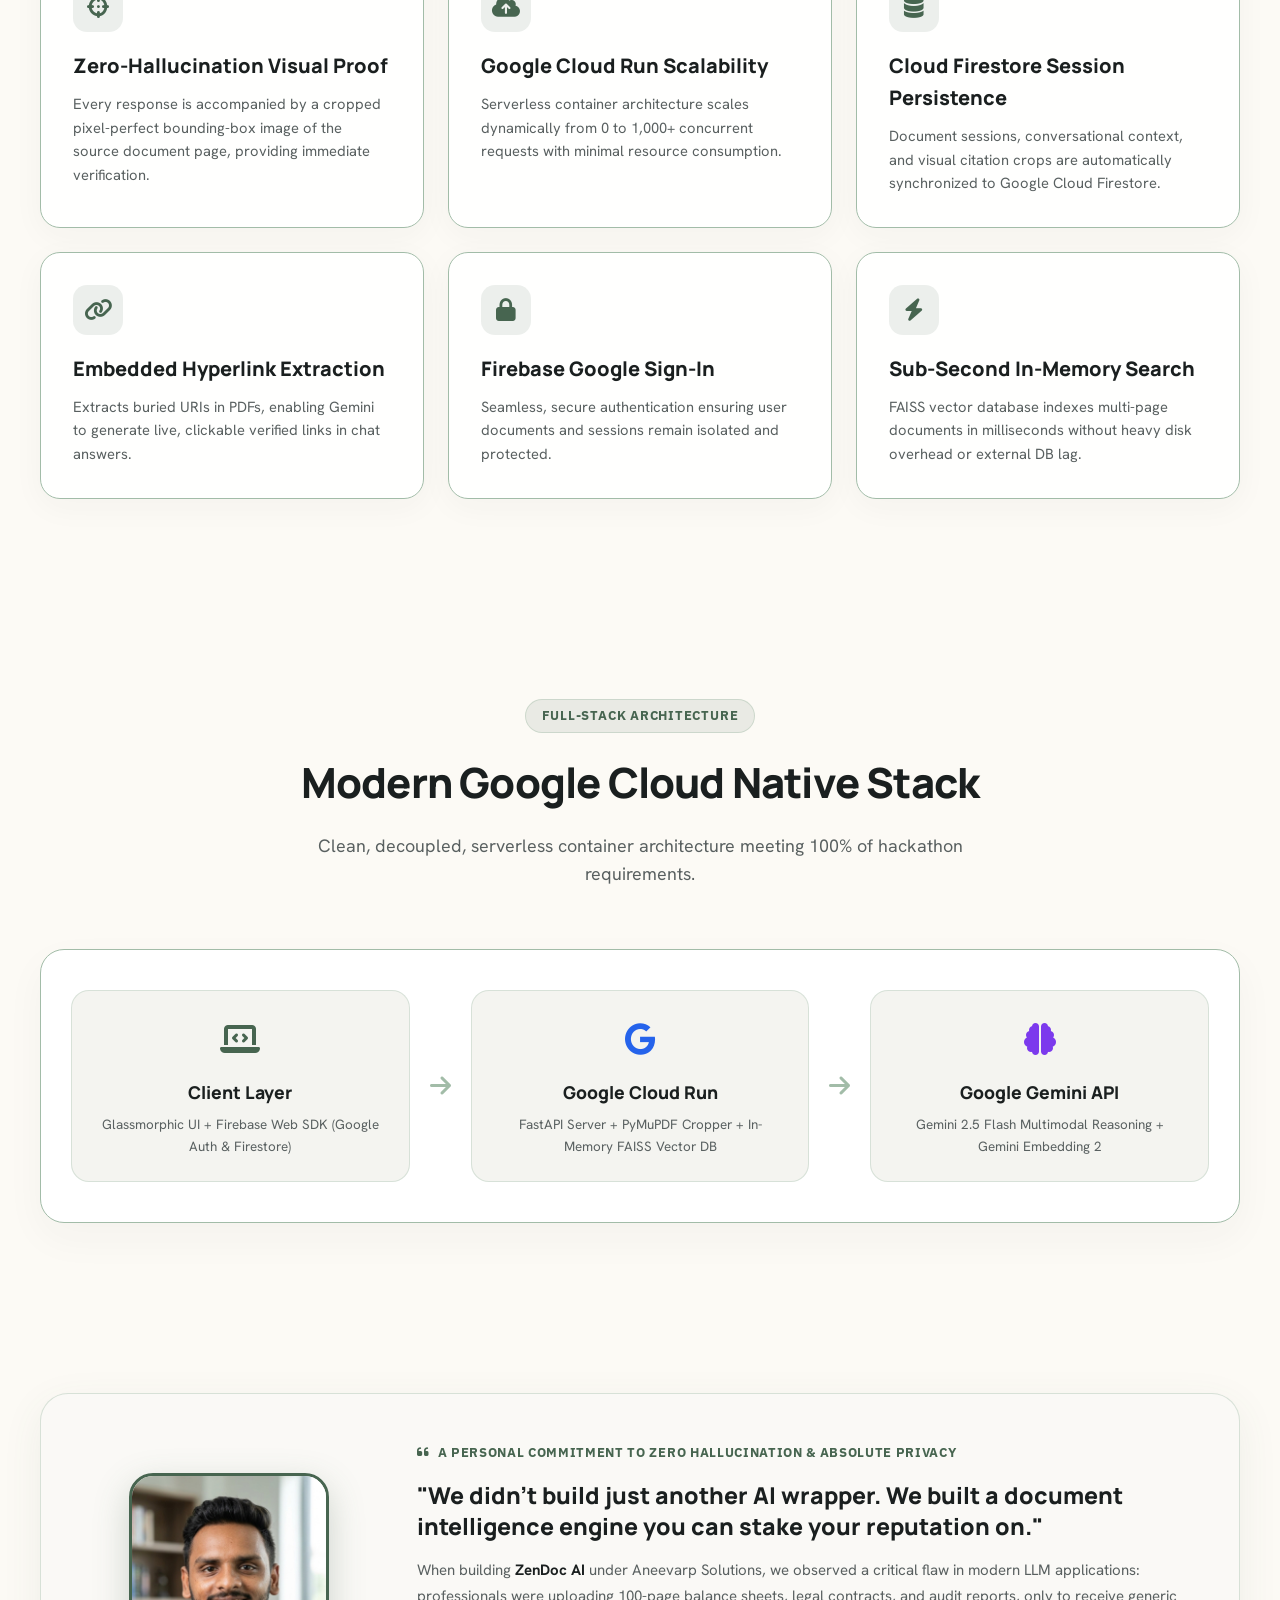
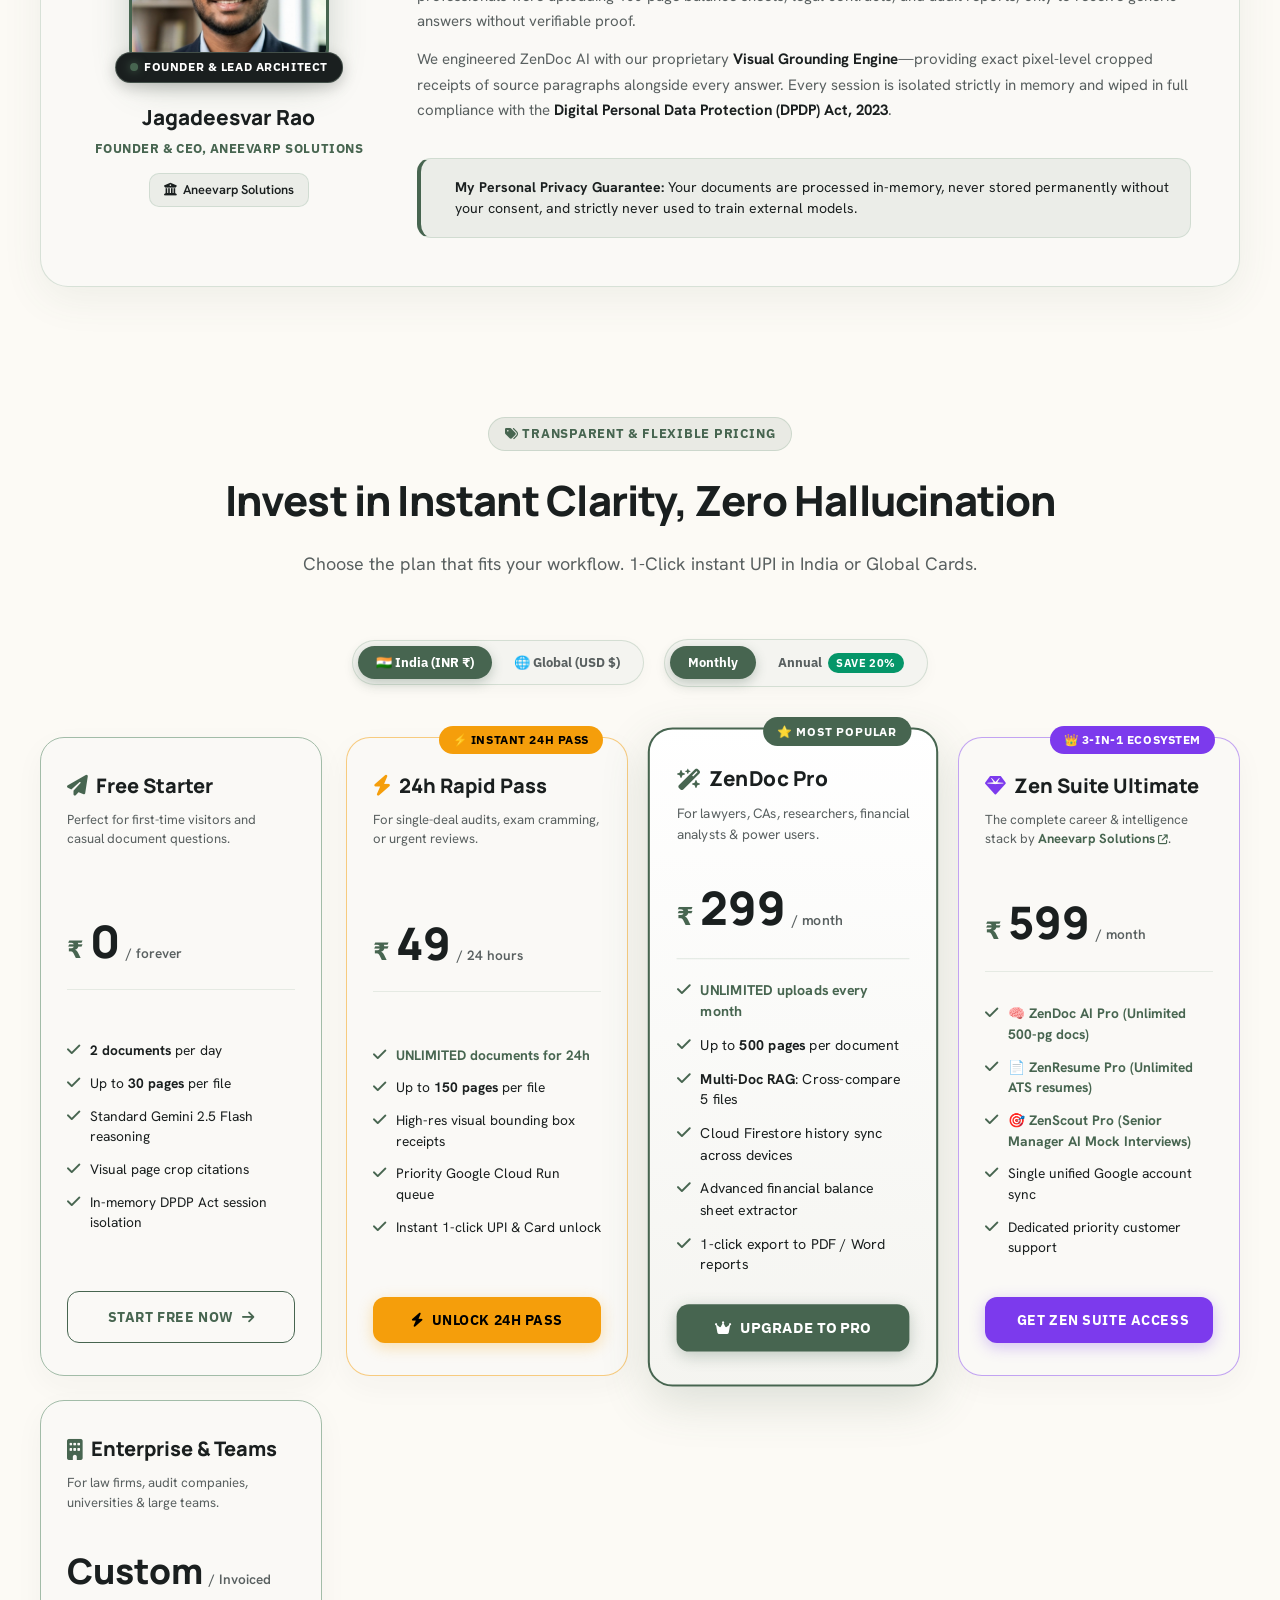
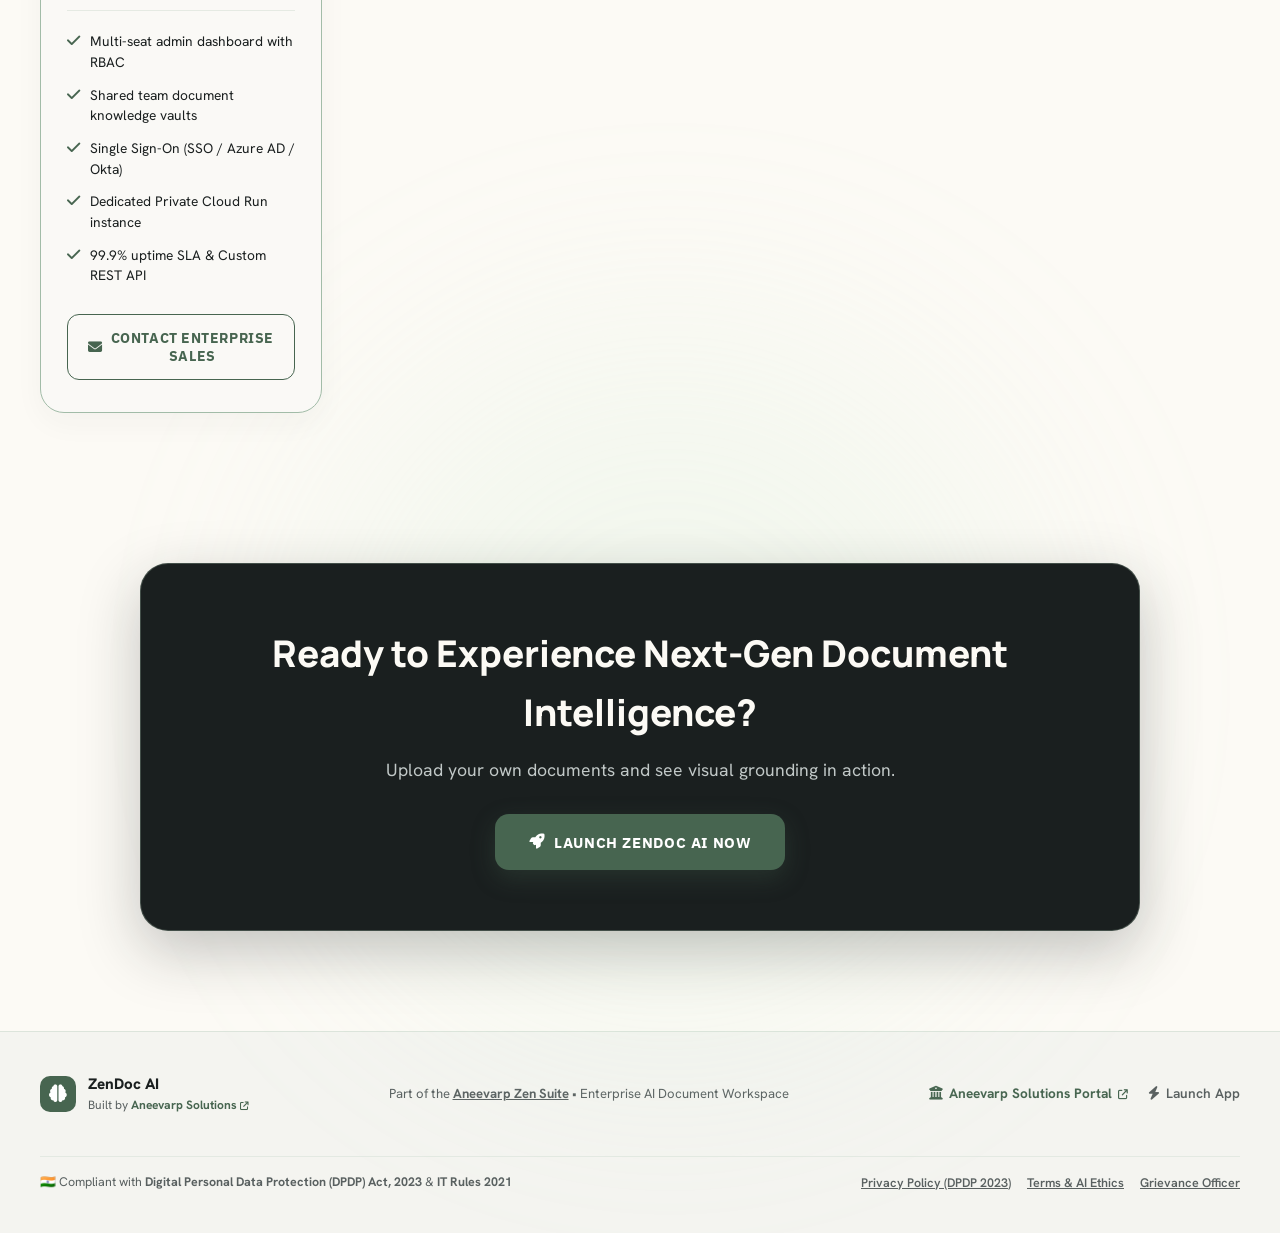
==== commit 7227da07: "Prominently integrate parent company portal https://aneevarpsolutions.vercel.app/ across landing and" ====
--- a/frontend/index.html
+++ b/frontend/index.html
@@ -34,6 +34,11 @@
                 <a href="#features">Features</a>
                 <a href="#pipeline">How It Works</a>
                 <a href="#pricing">Pricing</a>
+                <a href="https://aneevarpsolutions.vercel.app/" target="_blank" class="parent-portal-link" title="Visit Parent Company: Aneevarp Solutions">
+                    <i class="fa-solid fa-building-columns"></i>
+                    <span>Aneevarp Solutions</span>
+                    <i class="fa-solid fa-arrow-up-right-from-square" style="font-size: 0.7em;"></i>
+                </a>
             </div>
 
             <div class="nav-actions">
@@ -99,7 +104,7 @@
                 <a href="#architecture" class="mobile-nav-item"><i class="fa-solid fa-server"></i> Architecture</a>
                 <a href="#pricing" class="mobile-nav-item"><i class="fa-solid fa-tags"></i> Pricing</a>
                 <div class="mobile-drawer-divider"></div>
-                <a href="https://aneevarpsolutions.vercel.app/" target="_blank" class="mobile-nav-item"><i class="fa-solid fa-building-columns"></i> Parent Holding Portal</a>
+                <a href="https://aneevarpsolutions.vercel.app/" target="_blank" class="mobile-nav-item" style="color:var(--primary); font-weight:800;"><i class="fa-solid fa-building-columns"></i> Aneevarp Solutions (Parent Portal) <i class="fa-solid fa-arrow-up-right-from-square" style="font-size:0.75em; margin-left:auto;"></i></a>
                 <a href="app.html" class="mobile-drawer-cta"><i class="fa-solid fa-bolt"></i> Launch ZenDoc AI</a>
             </div>
         </div>
@@ -110,8 +115,9 @@
         <div class="hero-container">
             <!-- Product Ecosystem Ribbon -->
             <div class="hero-badge animate-fade-up">
-                <span class="badge-dot"></span>
-                <span class="badge-text"><i class="fa-solid fa-sparkles"></i> Next-Gen Visual Document Intelligence • Aneevarp Zen Suite</span>
+                <a href="https://aneevarpsolutions.vercel.app/" target="_blank" style="text-decoration:none; color:inherit;" title="Explore Aneevarp Solutions Suite">
+                    <span class="badge-text"><i class="fa-solid fa-sparkles"></i> Next-Gen Visual Document Intelligence • <strong>Aneevarp Solutions</strong> <i class="fa-solid fa-arrow-up-right-from-square" style="font-size:0.75em; margin-left:3px;"></i></span>
+                </a>
             </div>
 
             <!-- Main Heading -->
@@ -617,7 +623,7 @@
                             <i class="fa-solid fa-gem tier-icon" style="color:#7C3AED;"></i>
                             <h3 class="tier-name">Zen Suite Ultimate</h3>
                         </div>
-                        <p class="tier-tagline">The complete career & intelligence stack by Aneevarp Solutions.</p>
+                        <p class="tier-tagline">The complete career & intelligence stack by <a href="https://aneevarpsolutions.vercel.app/" target="_blank" style="color:var(--primary); font-weight:700; text-decoration:none;">Aneevarp Solutions <i class="fa-solid fa-arrow-up-right-from-square" style="font-size:0.75em;"></i></a>.</p>
                     </div>
 
                     <div class="pricing-price-box">
@@ -693,15 +699,15 @@
                 <div class="footer-logo"><i class="fa-solid fa-brain"></i></div>
                 <div>
                     <div class="footer-title">ZenDoc AI</div>
-                    <div class="footer-subtitle">Built by <strong>Aneevarp Solutions</strong></div>
+                    <div class="footer-subtitle">Built by <a href="https://aneevarpsolutions.vercel.app/" target="_blank" style="color:var(--primary); text-decoration:none; font-weight:700;">Aneevarp Solutions <i class="fa-solid fa-arrow-up-right-from-square" style="font-size:0.7em;"></i></a></div>
                 </div>
             </div>
             <div class="footer-center">
-                <span>Part of the <strong>Aneevarp Zen Suite</strong> • Enterprise AI Document Workspace</span>
+                <span>Part of the <a href="https://aneevarpsolutions.vercel.app/" target="_blank" style="color:inherit; font-weight:700;">Aneevarp Zen Suite</a> • Enterprise AI Document Workspace</span>
             </div>
             <div class="footer-links">
-                <a href="https://aneevarpsolutions.vercel.app/" target="_blank"><i class="fa-solid fa-building-columns"></i> Aneevarp Solutions</a>
-                <a href="app.html"><i class="fa-solid fa-arrow-up-right-from-square"></i> App</a>
+                <a href="https://aneevarpsolutions.vercel.app/" target="_blank" style="color:var(--primary); font-weight:700;"><i class="fa-solid fa-building-columns"></i> Aneevarp Solutions Portal <i class="fa-solid fa-arrow-up-right-from-square" style="font-size:0.75em;"></i></a>
+                <a href="app.html"><i class="fa-solid fa-bolt"></i> Launch App</a>
             </div>
 
             <!-- Indian Statutory Compliance Row -->
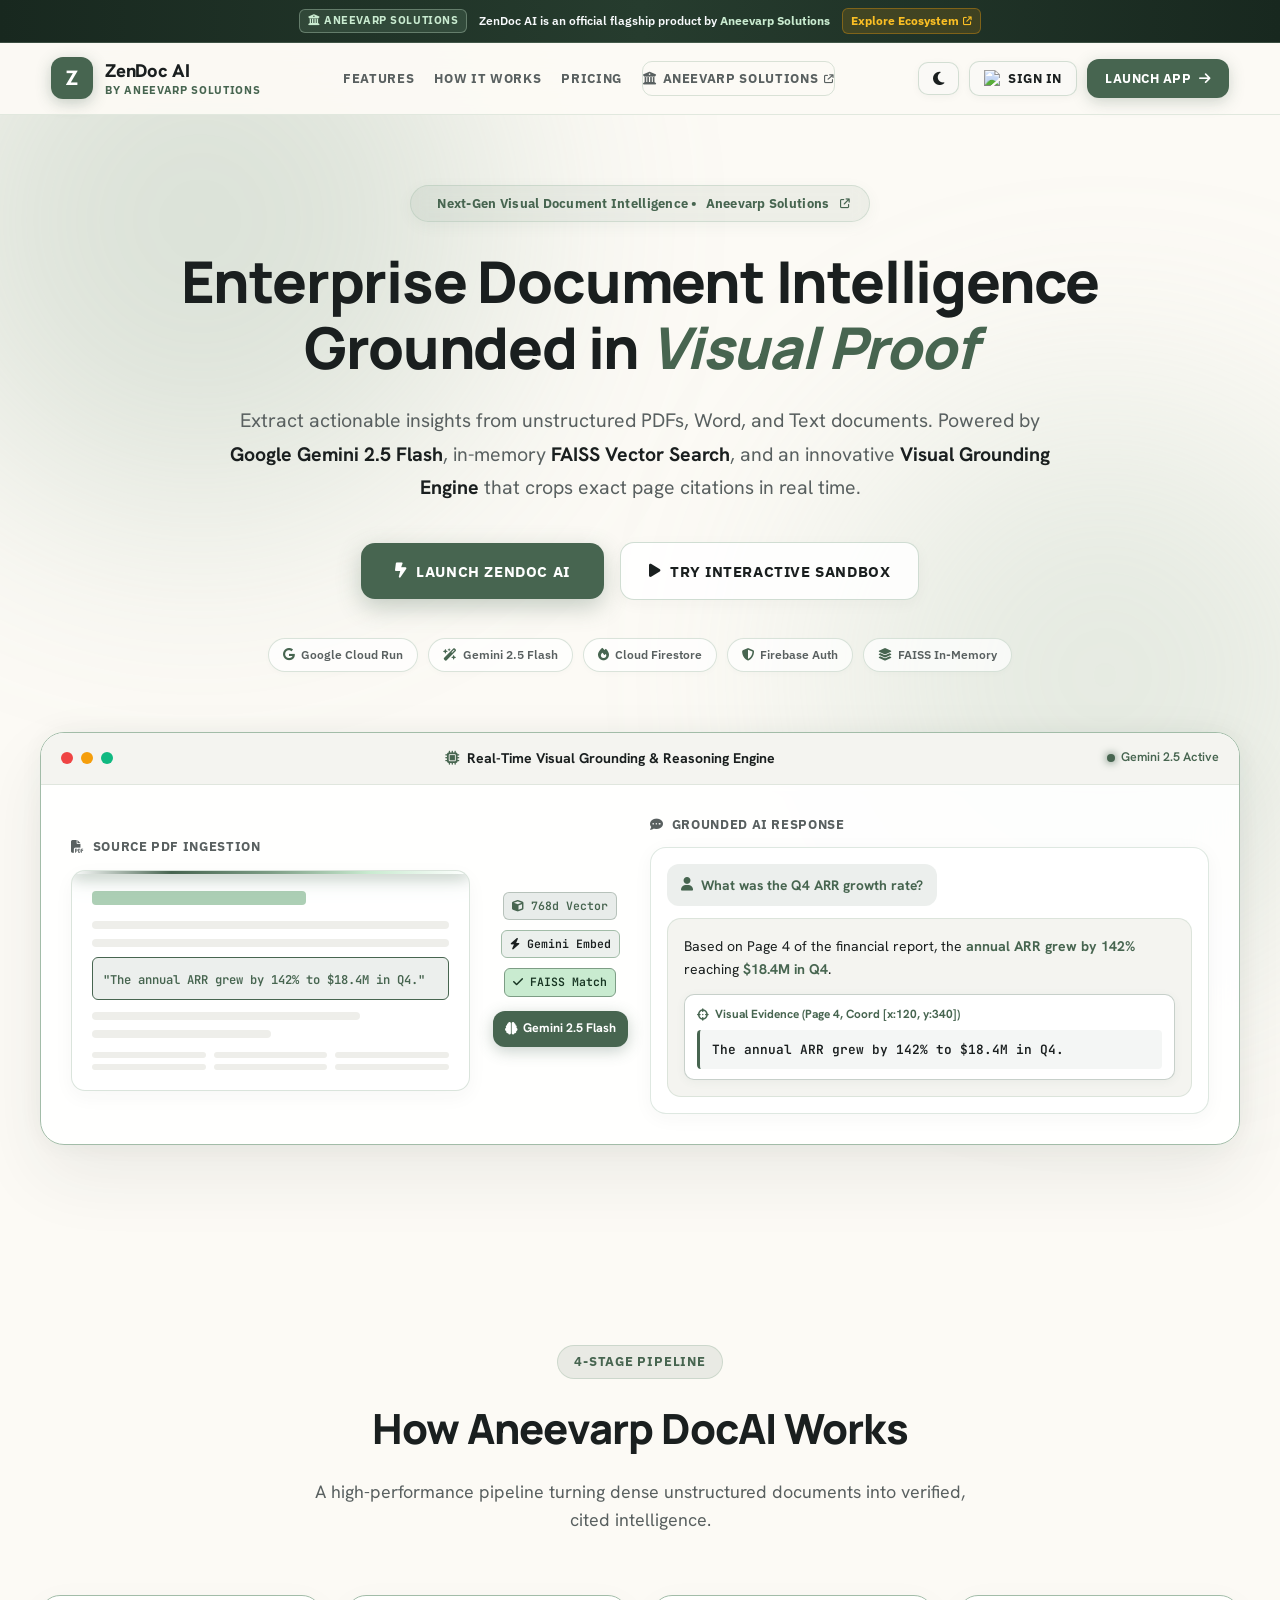
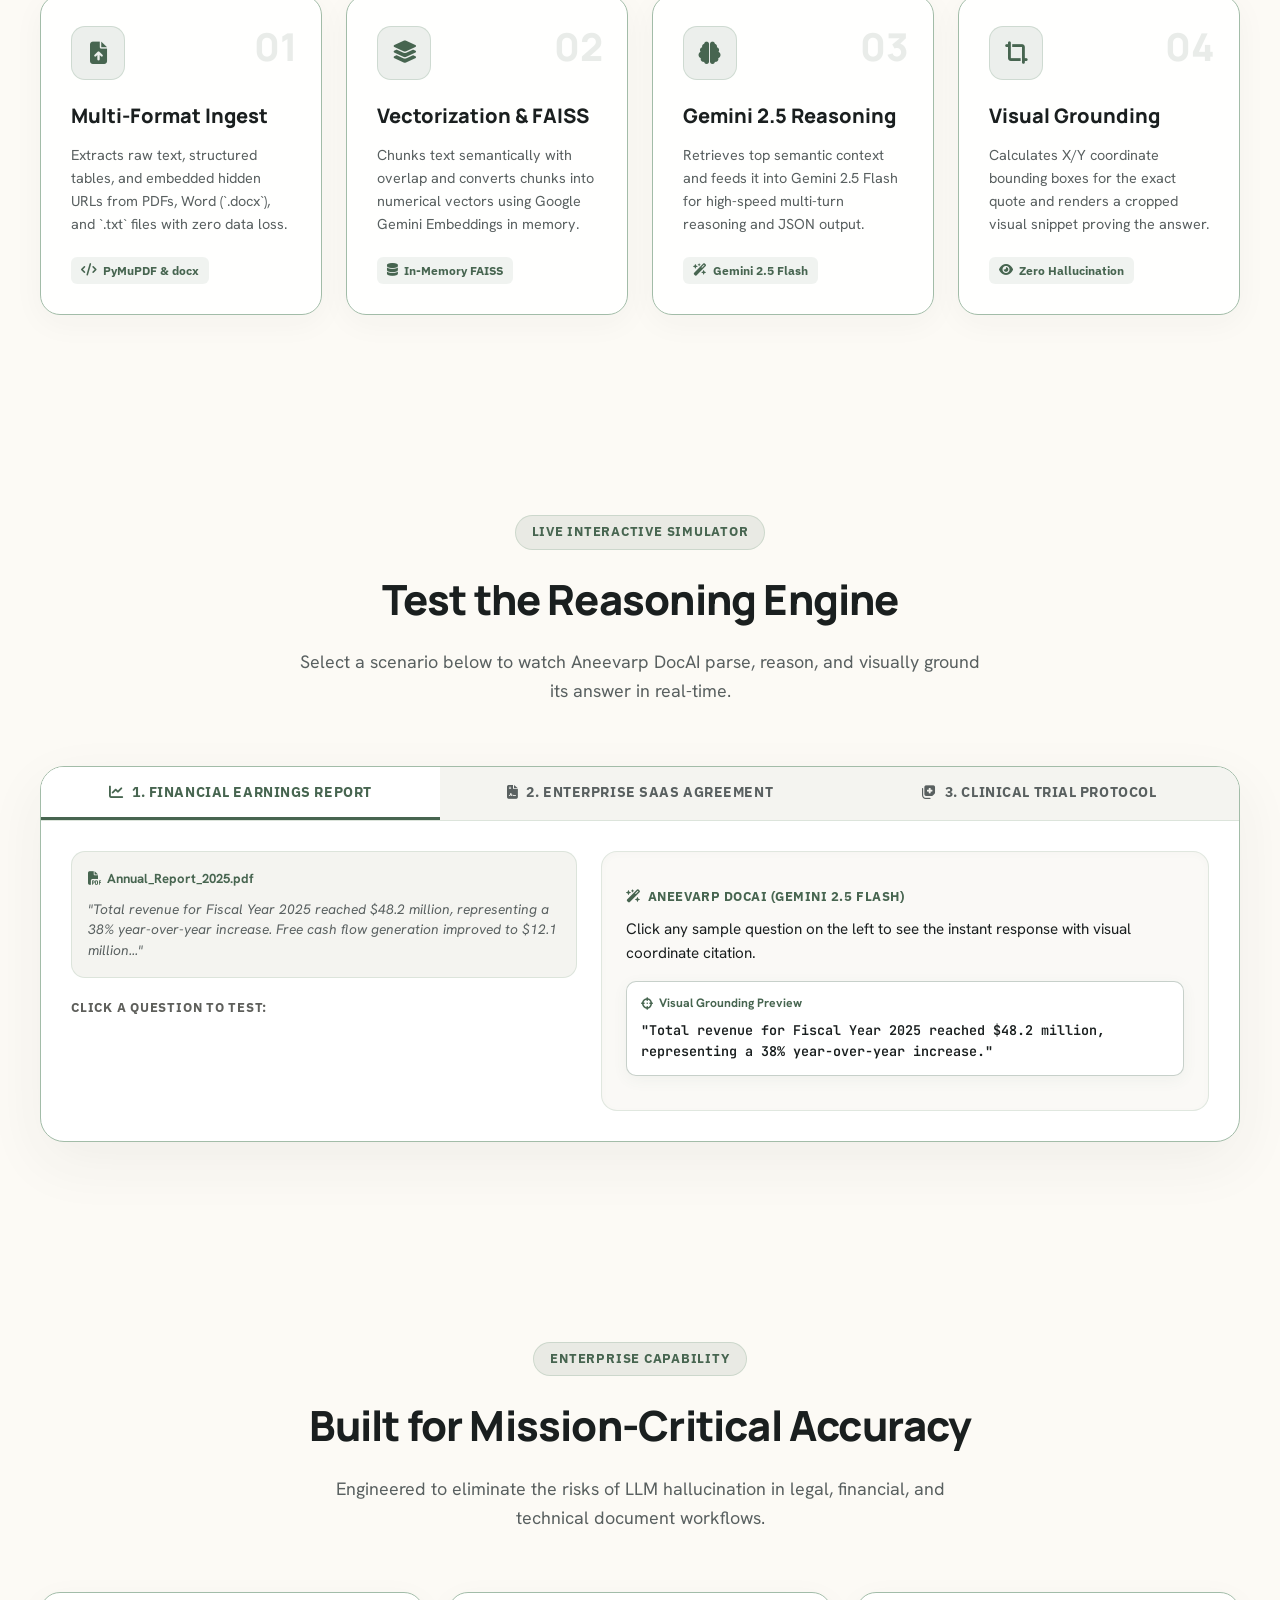
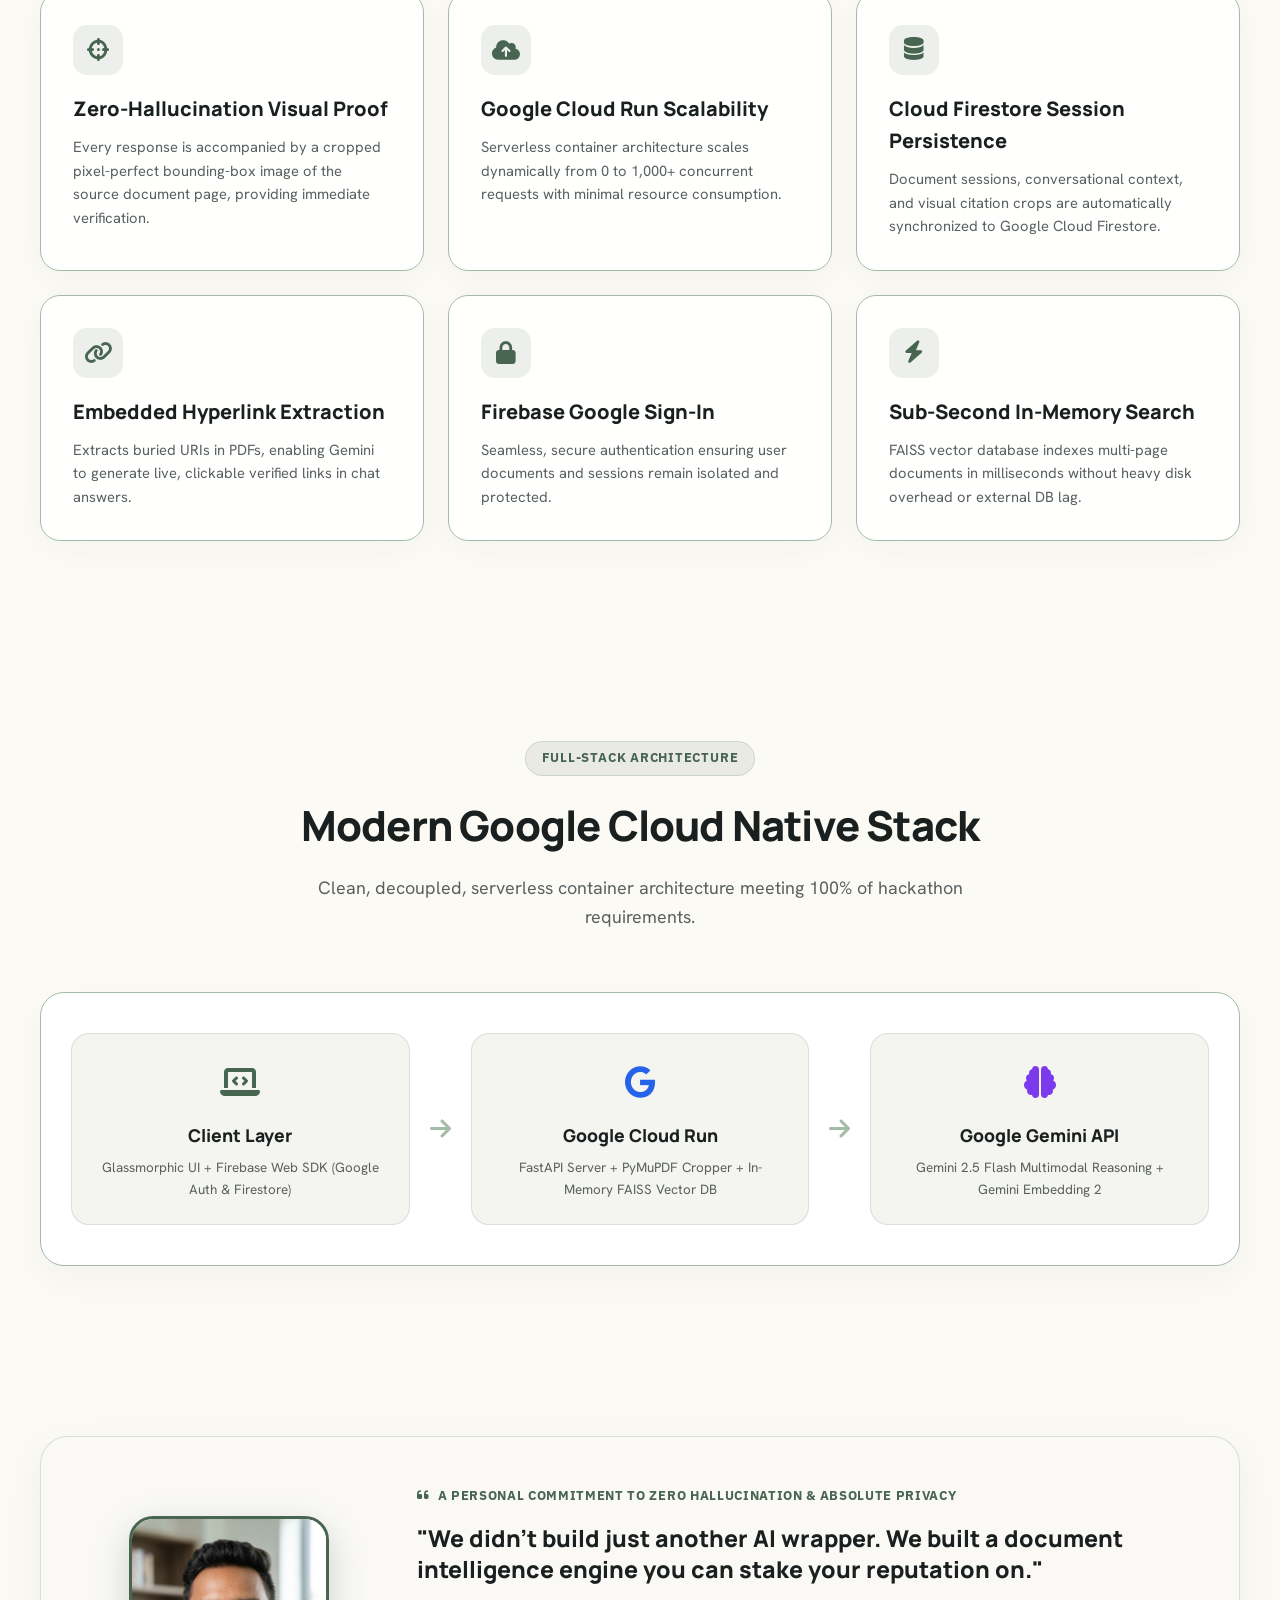
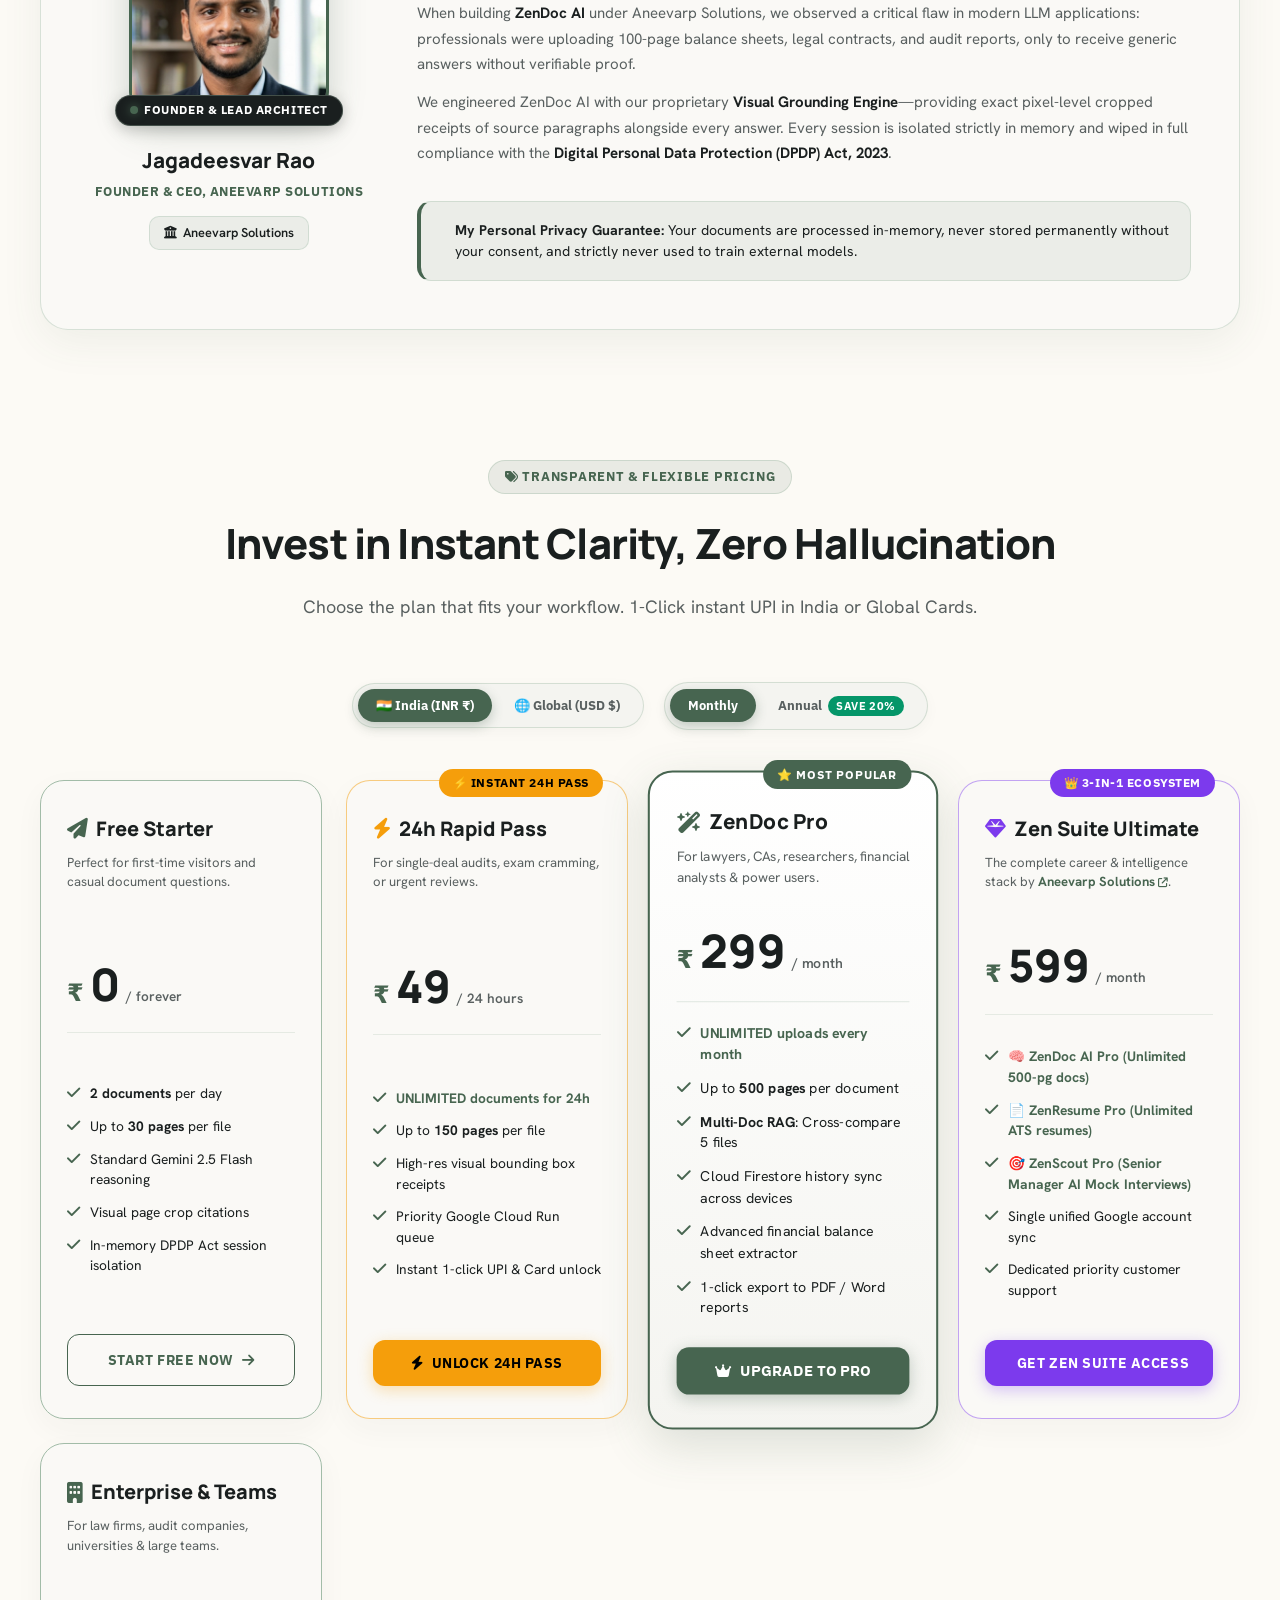
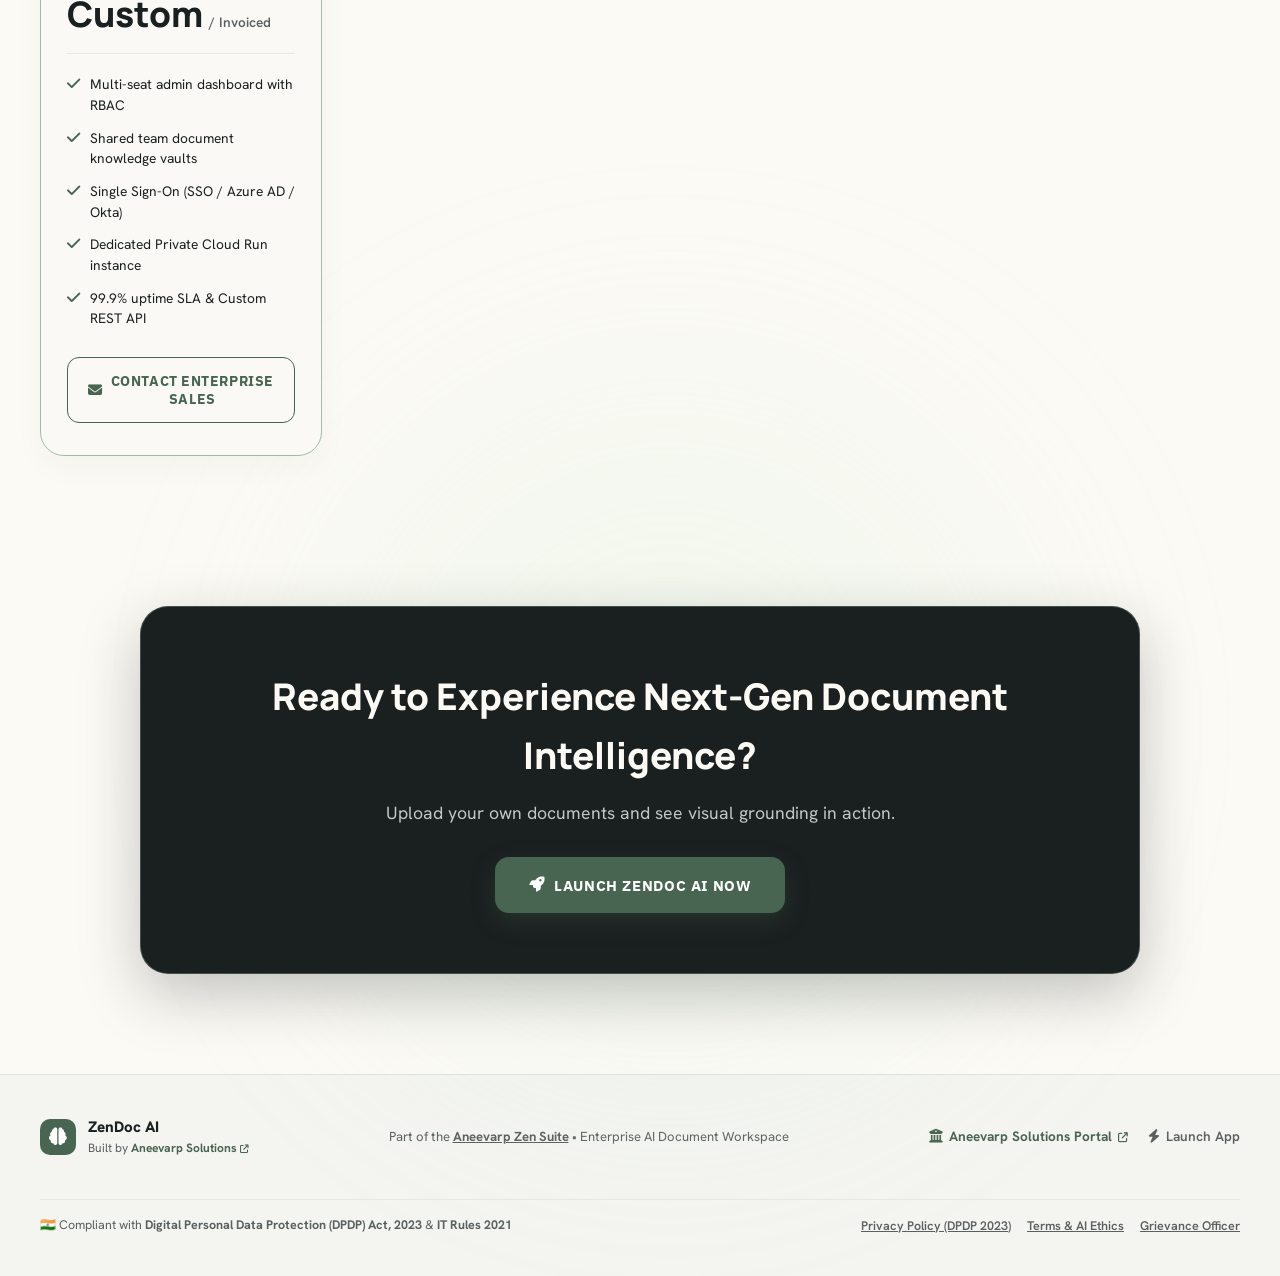
==== commit cf9a7b21: "Elevate Aneevarp Solutions parent brand visibility across global announcement ribbon, hero state, AI" ====
--- a/frontend/index.html
+++ b/frontend/index.html
@@ -16,6 +16,18 @@
     <div class="bg-glow bg-glow-1"></div>
     <div class="bg-glow bg-glow-2"></div>
     <div class="bg-glow bg-glow-3"></div>
+
+    <!-- Corporate Announcement Ribbon -->
+    <div class="corporate-announcement-bar">
+        <div class="announcement-content">
+            <span class="corp-badge"><i class="fa-solid fa-building-columns"></i> ANEEVARP SOLUTIONS</span>
+            <span class="corp-text">ZenDoc AI is an official flagship product by <strong>Aneevarp Solutions</strong></span>
+            <a href="https://aneevarpsolutions.vercel.app/" target="_blank" class="corp-link" title="Explore Aneevarp Solutions holding portal">
+                <span>Explore Ecosystem</span>
+                <i class="fa-solid fa-arrow-up-right-from-square" style="font-size:0.7em;"></i>
+            </a>
+        </div>
+    </div>
 
     <!-- Navigation Bar -->
     <nav class="navbar">
--- a/frontend/landing.css
+++ b/frontend/landing.css
@@ -146,6 +146,73 @@
 }
 
 /* ==============================================================================
+   CORPORATE ANNOUNCEMENT RIBBON (ANEEVARP SOLUTIONS)
+   ============================================================================== */
+.corporate-announcement-bar {
+    width: 100%;
+    background: linear-gradient(90deg, #18281F 0%, #263C2E 50%, #18281F 100%);
+    color: #F8FAFC;
+    font-size: 0.78rem;
+    font-weight: 600;
+    font-family: 'IBM Plex Sans', sans-serif;
+    padding: 8px 16px;
+    border-bottom: 1px solid rgba(162, 188, 168, 0.25);
+    display: flex;
+    justify-content: center;
+    align-items: center;
+    position: relative;
+    z-index: 1001;
+}
+
+.announcement-content {
+    display: flex;
+    align-items: center;
+    justify-content: center;
+    gap: 12px;
+    flex-wrap: wrap;
+    text-align: center;
+}
+
+.corp-badge {
+    background: rgba(71, 101, 80, 0.45);
+    border: 1px solid rgba(162, 188, 168, 0.45);
+    color: #C9EBD0;
+    padding: 2px 8px;
+    border-radius: 6px;
+    font-size: 0.70rem;
+    font-weight: 800;
+    letter-spacing: 0.05em;
+    display: inline-flex;
+    align-items: center;
+    gap: 5px;
+}
+
+.corp-text strong {
+    color: #C9EBD0;
+    font-weight: 800;
+}
+
+.corp-link {
+    color: #FBBF24;
+    text-decoration: none;
+    font-weight: 700;
+    display: inline-flex;
+    align-items: center;
+    gap: 4px;
+    padding: 2px 8px;
+    border-radius: 6px;
+    background: rgba(245, 158, 11, 0.15);
+    border: 1px solid rgba(245, 158, 11, 0.35);
+    transition: all 0.2s ease;
+}
+
+.corp-link:hover {
+    background: rgba(245, 158, 11, 0.3);
+    color: #FDE68A;
+    transform: translateY(-1px);
+}
+
+/* ==============================================================================
    STICKY NAVBAR (Matching Aneevarp Solutions)
    ============================================================================== */
 .navbar {
